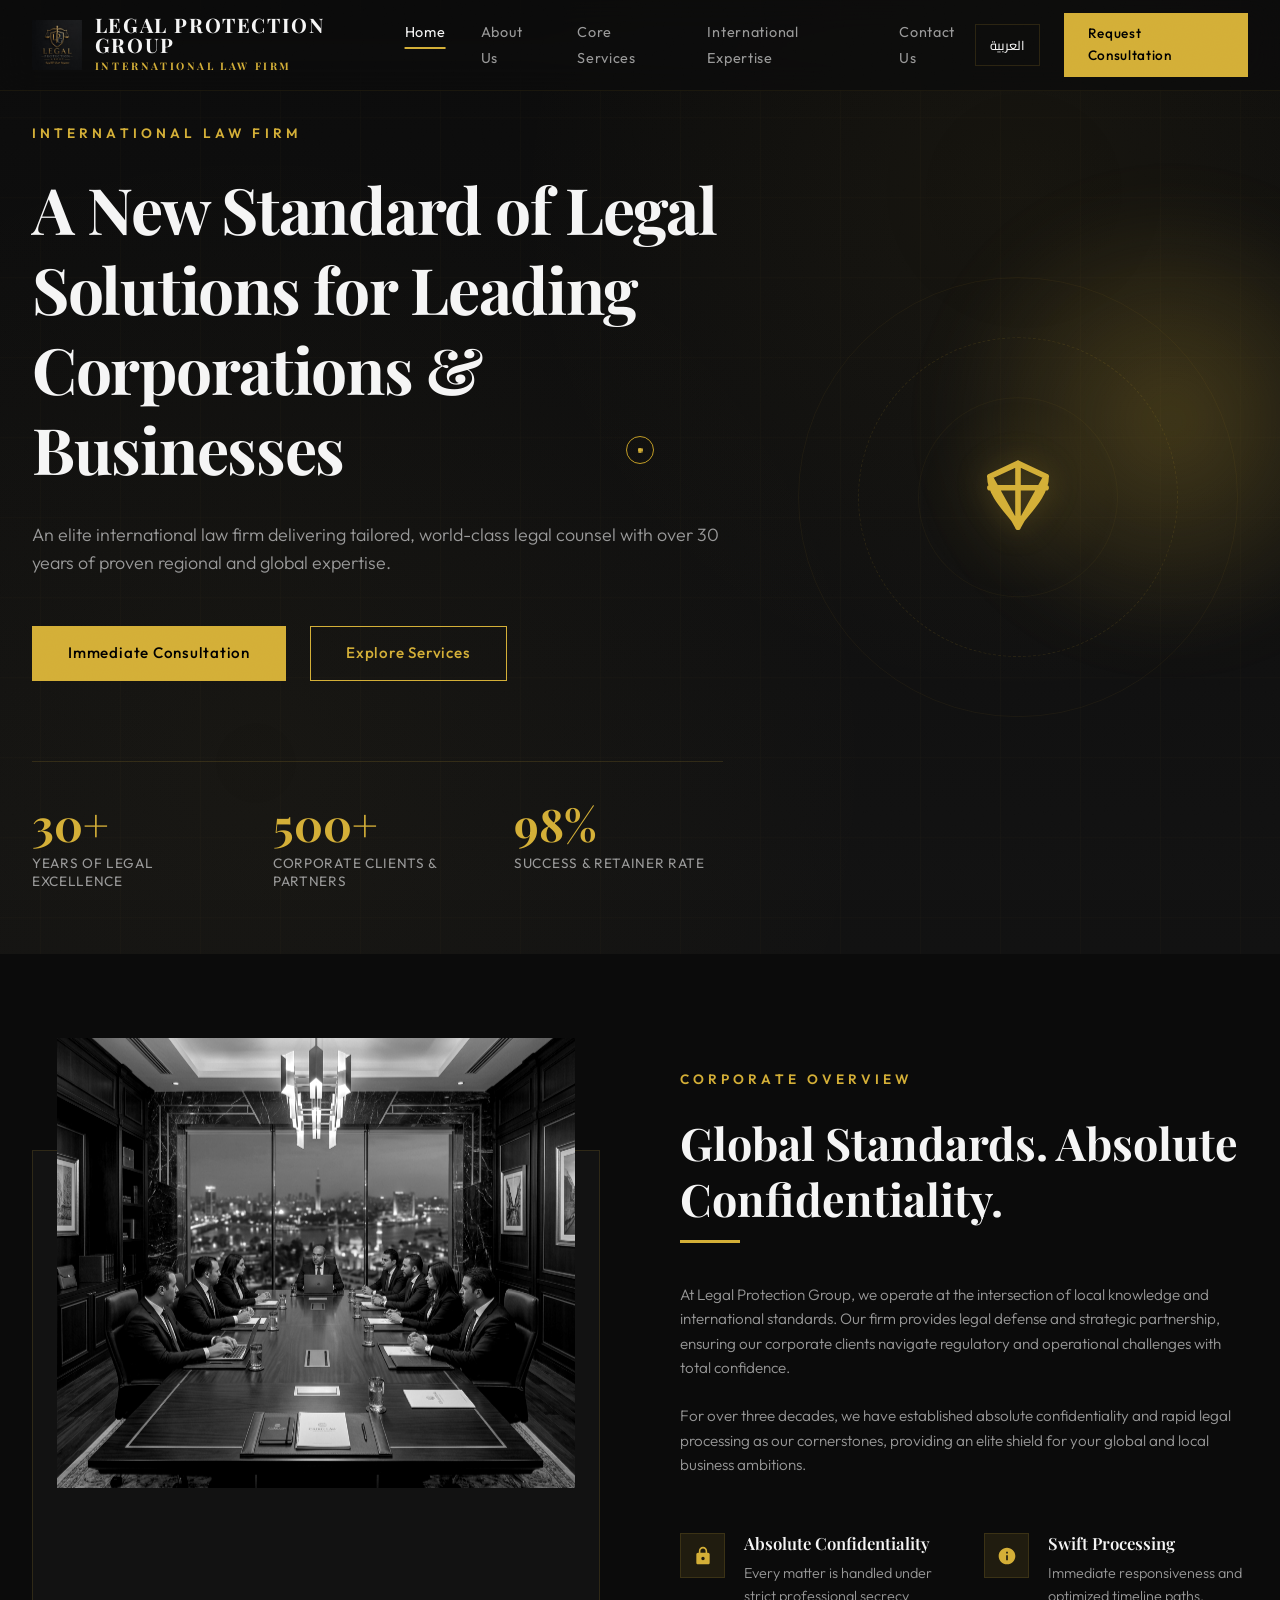
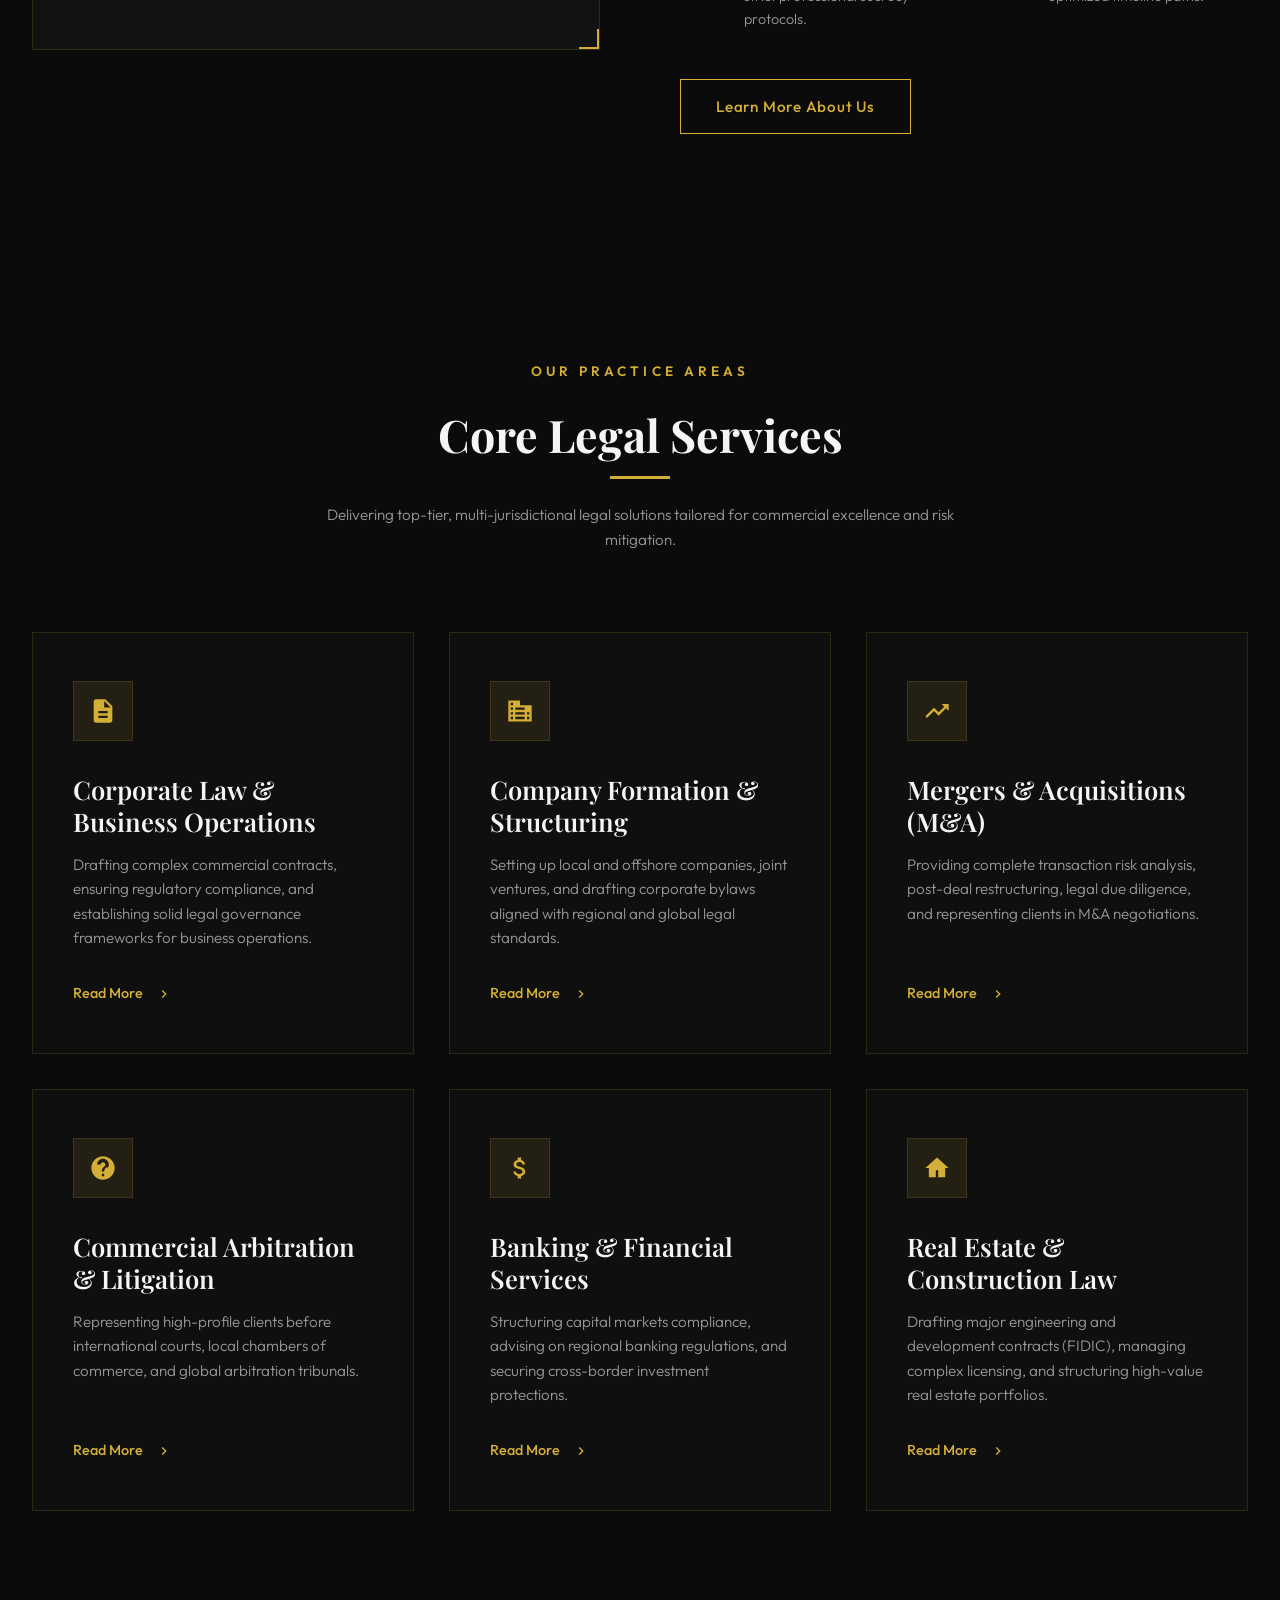
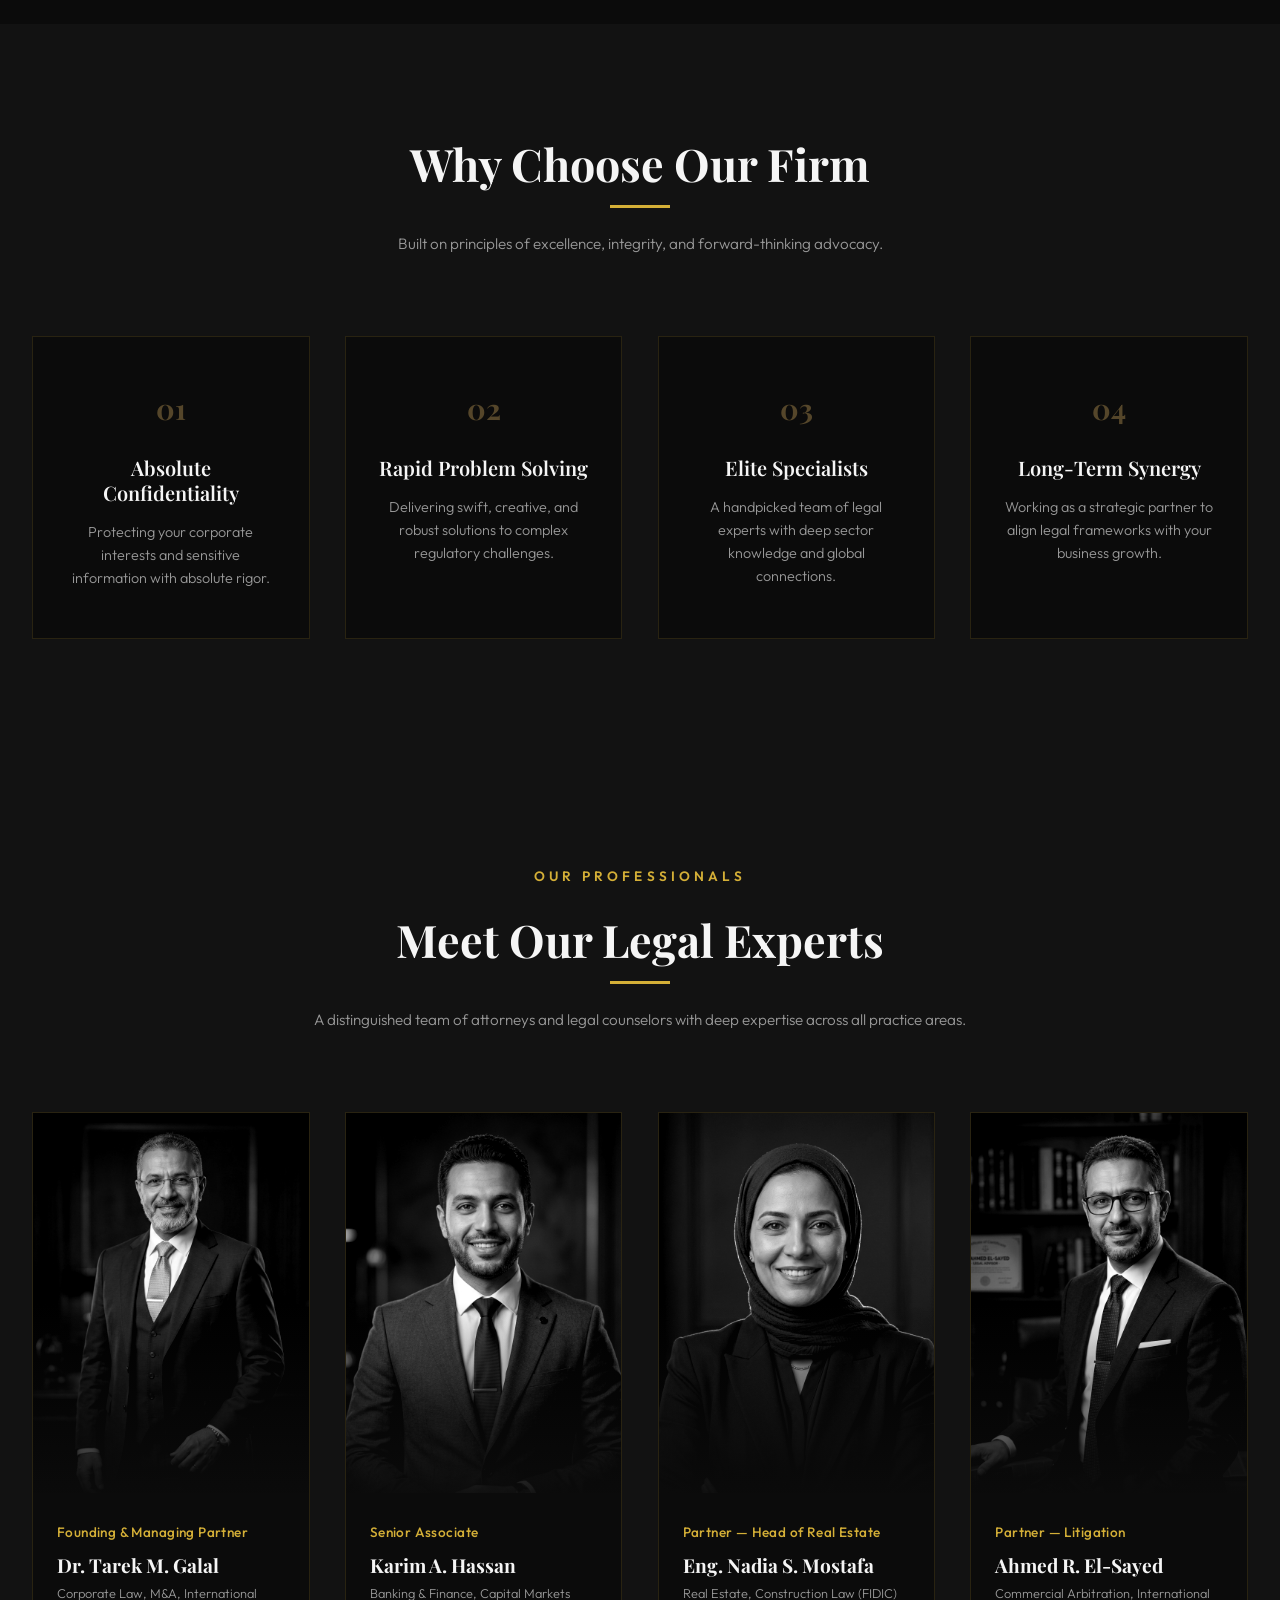
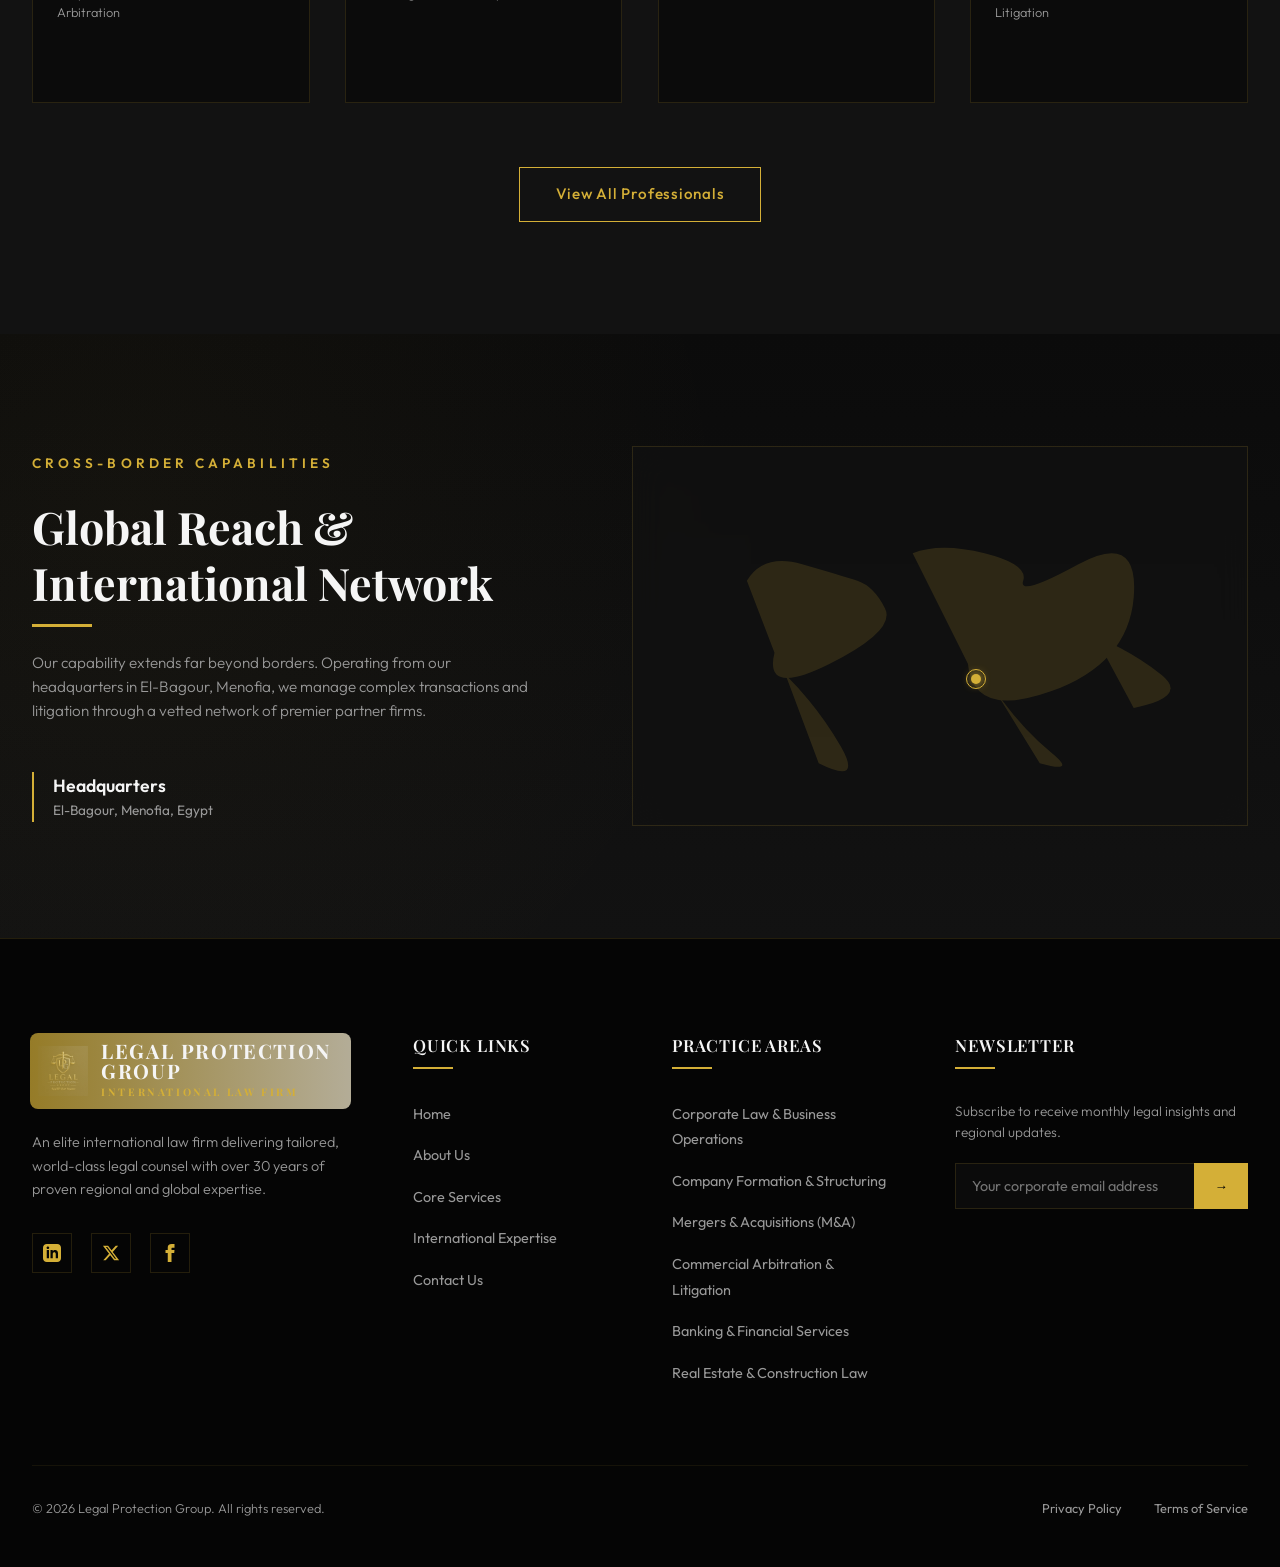
==== index.html @ 816b249b "feat(home): activate premium animations (cursor, split-text, parallax, tilt, glow, magnetic, stagger" ====
<!DOCTYPE html>
<html lang="en" dir="ltr">
<head>
    <meta charset="UTF-8">
    <meta name="viewport" content="width=device-width, initial-scale=1.0">
    <title data-i18n="hero_tag">International Law Firm | LEGAL PROTECTION GROUP</title>
    <meta name="description" content="An elite international law firm delivering tailored, world-class legal counsel with over 30 years of proven regional and global expertise.">
    <!-- Style Sheet -->
    <link rel="stylesheet" href="css/style.css">
    <!-- Premium Animations (cursor, grain, tilt, parallax, magnetic, etc.) -->
    <link rel="stylesheet" href="css/enhancements.css">
</head>
<body>

    <!-- HEADER / NAVIGATION -->
    <header>
        <div class="container">
            <a href="index.html" class="logo">
                <img src="img/logo.jpg" alt="LPG Logo" class="logo-img">
                <div class="logo-text">
                    <span class="logo-title" data-i18n="brand_title">LEGAL PROTECTION GROUP</span>
                    <span class="logo-subtitle" data-i18n="brand_subtitle">INTERNATIONAL LAW FIRM</span>
                </div>
            </a>
            <nav id="main-nav">
                <ul class="nav-list">
                    <li><a href="index.html" class="nav-link" data-i18n="nav_home">Home</a></li>
                    <li><a href="about.html" class="nav-link" data-i18n="nav_about">About Us</a></li>
                    <li><a href="services.html" class="nav-link" data-i18n="nav_services">Core Services</a></li>
                    <li><a href="expertise.html" class="nav-link" data-i18n="nav_expertise">International Expertise</a></li>
                    <li><a href="contact.html" class="nav-link" data-i18n="nav_contact">Contact Us</a></li>
                </ul>
            </nav>
            <div class="nav-actions">
                <button id="lang-switcher" class="lang-switcher">العربية</button>
                <a href="contact.html" class="btn btn-solid" style="padding: 0.6rem 1.4rem; font-size: 0.85rem;" data-i18n="nav_cta">Request Consultation</a>
            </div>
            <button id="burger-menu" class="burger-menu" aria-label="Toggle Menu">
                <span></span>
                <span></span>
                <span></span>
            </button>
        </div>
    </header>

    <main>
        <!-- HERO SECTION -->
        <section class="hero">
            <div class="container">
                <div class="hero-grid">
                <div class="hero-content reveal">
                    <span class="hero-tag" data-i18n="hero_tag">International Law Firm</span>
                    <h1 class="lpg-split" data-i18n="hero_title">A New Standard of Legal Solutions for Leading Corporations &amp; Businesses</h1>
                    <p class="lead-p" data-i18n="hero_subtitle">An elite international law firm delivering tailored, world-class legal counsel with over 30 years of proven regional and global expertise.</p>

                    <div class="btn-group">
                        <a href="contact.html" class="btn btn-solid lpg-magnetic" data-i18n="hero_cta_solid">Immediate Consultation</a>
                        <a href="services.html" class="btn btn-outline lpg-magnetic" data-i18n="hero_cta_outline">Explore Services</a>
                    </div>
                        
                        <!-- Counters -->
                        <div class="hero-counters">
                            <div class="counter-item">
                                <span class="counter-number" data-target="30" data-suffix="+">0+</span>
                                <span class="counter-label" data-i18n="hero_counter_years">Years of Legal Excellence</span>
                            </div>
                            <div class="counter-item">
                                <span class="counter-number" data-target="500" data-suffix="+">0+</span>
                                <span class="counter-label" data-i18n="hero_counter_clients">Corporate Clients & Partners</span>
                            </div>
                            <div class="counter-item">
                                <span class="counter-number" data-target="98" data-suffix="%">0%</span>
                                <span class="counter-label" data-i18n="hero_counter_rate">Success & Retainer Rate</span>
                            </div>
                        </div>
                    </div>
                    
                    <div class="hero-graphic reveal" data-parallax="0.2">
                        <div class="graphic-ring graphic-ring-1"></div>
                        <div class="graphic-ring graphic-ring-2"></div>
                        <div class="graphic-ring graphic-ring-3"></div>
                        <div class="graphic-shield">
                            <!-- Premium Scale/Shield SVG -->
                            <svg viewBox="0 0 24 24" fill="none" stroke="currentColor" stroke-width="1.5">
                                <path stroke-linecap="round" stroke-linejoin="round" d="M12 3v17m0-17L4.5 6.5M12 3l7.5 3.5M4.5 6.5C4.5 12.5 12 18 12 20m-7.5-13.5L12 20M19.5 6.5C19.5 12.5 12 18 12 20m7.5-13.5L12 20M4.5 9.5h15" />
                            </svg>
                        </div>
                    </div>
                </div>
            </div>
        </section>

        <!-- CORPORATE OVERVIEW (ABOUT US) -->
        <section class="about">
            <div class="container">
                <div class="about-split">
                    <div class="about-img-frame reveal-left lpg-glow">
                        <div class="about-image" data-parallax="0.15">
                            <img src="img/about.png" alt="LPG Boardroom" loading="lazy">
                        </div>
                    </div>

                    <div class="about-content reveal-right">
                        <span class="hero-tag" data-i18n="about_tag">Corporate Overview</span>
                        <h2 data-i18n="about_title">Global Standards. Absolute Confidentiality.</h2>
                        <p data-i18n="about_p1">At Legal Protection Group, we operate at the intersection of local knowledge and international standards. Our firm provides legal defense and strategic partnership, ensuring our corporate clients navigate regulatory and operational challenges with total confidence.</p>
                        <p data-i18n="about_p2">For over three decades, we have established absolute confidentiality and rapid legal processing as our cornerstones, providing an elite shield for your global and local business ambitions.</p>
                        
                        <div class="about-features">
                            <div class="about-feature-item">
                                <div class="about-feature-icon">
                                    <svg viewBox="0 0 24 24"><path d="M18 8h-1V6c0-2.76-2.24-5-5-5S7 3.24 7 6v2H6c-1.1 0-2 .9-2 2v10c0 1.1.9 2 2 2h12c1.1 0 2-.9 2-2V10c0-1.1-.9-2-2-2zm-6 9c-1.1 0-2-.9-2-2s.9-2 2-2 2 .9 2 2-.9 2-2 2zm3.1-9H8.9V6c0-1.71 1.39-3.1 3.1-3.1 1.71 0 3.1 1.39 3.1 3.1v2z"/></svg>
                                </div>
                                <div class="about-feature-text">
                                    <h4 data-i18n="about_feat_conf_title">Absolute Confidentiality</h4>
                                    <p data-i18n="about_feat_conf_desc">Every matter is handled under strict professional secrecy protocols.</p>
                                </div>
                            </div>
                            <div class="about-feature-item">
                                <div class="about-feature-icon">
                                    <svg viewBox="0 0 24 24"><path d="M12 2C6.48 2 2 6.48 2 12s4.48 10 10 10 10-4.48 10-10S17.52 2 12 2zm1 15h-2v-6h2v6zm0-8h-2V7h2v2z"/></svg>
                                </div>
                                <div class="about-feature-text">
                                    <h4 data-i18n="about_feat_speed_title">Swift Processing</h4>
                                    <p data-i18n="about_feat_speed_desc">Immediate responsiveness and optimized timeline paths.</p>
                                </div>
                            </div>
                        </div>
                        
                        <a href="about.html" class="btn btn-outline" style="margin-top: 3rem;" data-i18n="about_learn_more">Learn More About Us</a>
                    </div>
                </div>
            </div>
        </section>

        <!-- CORE LEGAL SERVICES (Practice Areas Grid) -->
        <section class="services">
            <div class="container">
                <div class="section-header reveal">
                    <span class="hero-tag" data-i18n="services_tag">Our Practice Areas</span>
                    <h2 data-i18n="services_title">Core Legal Services</h2>
                    <p data-i18n="services_desc">Delivering top-tier, multi-jurisdictional legal solutions tailored for commercial excellence and risk mitigation.</p>
                </div>
                
                <div class="services-grid lpg-stagger-children">
                    <!-- Service 1 -->
                    <div class="service-card reveal lpg-tilt lpg-glow">
                        <div class="service-icon">
                            <svg viewBox="0 0 24 24"><path d="M14 2H6c-1.1 0-1.99.9-1.99 2L4 20c0 1.1.89 2 1.99 2H18c1.1 0 2-.9 2-2V8l-6-6zm2 16H8v-2h8v2zm0-4H8v-2h8v2zm-3-5V3.5L18.5 9H13z"/></svg>
                        </div>
                        <h3 data-i18n="service1_title">Corporate Law & Business Operations</h3>
                        <p data-i18n="service1_desc">Drafting complex commercial contracts, ensuring regulatory compliance, and establishing solid legal governance frameworks for business operations.</p>
                        <a href="services.html" class="service-link">
                            <span data-i18n="services_read_more">Read More</span>
                            <svg viewBox="0 0 24 24"><path d="M8.59 16.59L13.17 12 8.59 7.41 10 6l6 6-6 6-1.41-1.41z"/></svg>
                        </a>
                    </div>
                    
                    <!-- Service 2 -->
                    <div class="service-card reveal lpg-tilt lpg-glow">
                        <div class="service-icon">
                            <svg viewBox="0 0 24 24"><path d="M12 7V3H2v18h20V7H12zm-6 12H4v-2h2v2zm0-4H4v-2h2v2zm0-4H4V9h2v2zm0-4H4V5h2v2zm10 12h-8v-2h8v2zm0-4h-8v-2h8v2zm0-4h-8V9h8v2zm4 8h-2v-2h2v2zm0-4h-2v-2h2v2z"/></svg>
                        </div>
                        <h3 data-i18n="service2_title">Company Formation & Structuring</h3>
                        <p data-i18n="service2_desc">Setting up local and offshore companies, joint ventures, and drafting corporate bylaws aligned with regional and global legal standards.</p>
                        <a href="services.html" class="service-link">
                            <span data-i18n="services_read_more">Read More</span>
                            <svg viewBox="0 0 24 24"><path d="M8.59 16.59L13.17 12 8.59 7.41 10 6l6 6-6 6-1.41-1.41z"/></svg>
                        </a>
                    </div>
                    
                    <!-- Service 3 -->
                    <div class="service-card reveal lpg-tilt lpg-glow">
                        <div class="service-icon">
                            <svg viewBox="0 0 24 24"><path d="M16 6l2.29 2.29-4.88 4.88-4-4L2 16.59 3.41 18l6-6 4 4 6.3-6.29L22 12V6h-6z"/></svg>
                        </div>
                        <h3 data-i18n="service3_title">Mergers & Acquisitions (M&A)</h3>
                        <p data-i18n="service3_desc">Providing complete transaction risk analysis, post-deal restructuring, legal due diligence, and representing clients in M&A negotiations.</p>
                        <a href="services.html" class="service-link">
                            <span data-i18n="services_read_more">Read More</span>
                            <svg viewBox="0 0 24 24"><path d="M8.59 16.59L13.17 12 8.59 7.41 10 6l6 6-6 6-1.41-1.41z"/></svg>
                        </a>
                    </div>
                    
                    <!-- Service 4 -->
                    <div class="service-card reveal lpg-tilt lpg-glow">
                        <div class="service-icon">
                            <svg viewBox="0 0 24 24"><path d="M12 2C6.48 2 2 6.48 2 12s4.48 10 10 10 10-4.48 10-10S17.52 2 12 2zm1 17h-2v-2h2v2zm2.07-7.75l-.9.92C13.45 12.9 13 13.5 13 15h-2v-.5c0-1.1.45-2.1 1.17-2.83l1.24-1.26c.37-.36.59-.86.59-1.41 0-1.1-.9-2-2-2s-2 .9-2 2H7c0-2.76 2.24-5 5-5s5 2.24 5 5c0 1.04-.42 1.99-1.07 2.75z"/></svg>
                        </div>
                        <h3 data-i18n="service4_title">Commercial Arbitration & Litigation</h3>
                        <p data-i18n="service4_desc">Representing high-profile clients before international courts, local chambers of commerce, and global arbitration tribunals.</p>
                        <a href="services.html" class="service-link">
                            <span data-i18n="services_read_more">Read More</span>
                            <svg viewBox="0 0 24 24"><path d="M8.59 16.59L13.17 12 8.59 7.41 10 6l6 6-6 6-1.41-1.41z"/></svg>
                        </a>
                    </div>
                    
                    <!-- Service 5 -->
                    <div class="service-card reveal lpg-tilt lpg-glow">
                        <div class="service-icon">
                            <svg viewBox="0 0 24 24"><path d="M11.8 10.9c-2.27-.59-3-1.2-3-2.15 0-1.09 1.01-1.85 2.7-1.85 1.78 0 2.44.85 2.5 2.1h2.21c-.07-1.72-1.12-3.3-3.21-3.81V3h-3v2.16c-1.94.42-3.5 1.68-3.5 3.61 0 2.31 1.91 3.46 4.7 4.13 2.5.6 3 1.48 3 2.41 0 .69-.49 1.79-2.7 1.79-2.06 0-2.87-.92-2.98-2.1h-2.2c.12 2.19 1.76 3.42 3.68 3.83V21h3v-2.15c1.95-.37 3.5-1.5 3.5-3.55 0-2.84-2.43-3.81-4.7-4.4z"/></svg>
                        </div>
                        <h3 data-i18n="service5_title">Banking & Financial Services</h3>
                        <p data-i18n="service5_desc">Structuring capital markets compliance, advising on regional banking regulations, and securing cross-border investment protections.</p>
                        <a href="services.html" class="service-link">
                            <span data-i18n="services_read_more">Read More</span>
                            <svg viewBox="0 0 24 24"><path d="M8.59 16.59L13.17 12 8.59 7.41 10 6l6 6-6 6-1.41-1.41z"/></svg>
                        </a>
                    </div>
                    
                    <!-- Service 6 -->
                    <div class="service-card reveal lpg-tilt lpg-glow">
                        <div class="service-icon">
                            <svg viewBox="0 0 24 24"><path d="M12 3L2 12h3v8h6v-6h2v6h6v-8h3L12 3z"/></svg>
                        </div>
                        <h3 data-i18n="service6_title">Real Estate & Construction Law</h3>
                        <p data-i18n="service6_desc">Drafting major engineering and development contracts (FIDIC), managing complex licensing, and structuring high-value real estate portfolios.</p>
                        <a href="services.html" class="service-link">
                            <span data-i18n="services_read_more">Read More</span>
                            <svg viewBox="0 0 24 24"><path d="M8.59 16.59L13.17 12 8.59 7.41 10 6l6 6-6 6-1.41-1.41z"/></svg>
                        </a>
                    </div>
                </div>
            </div>
        </section>

        <!-- STRATEGIC PILLARS (WHY CHOOSE US) -->
        <section class="why-us">
            <div class="container">
                <div class="section-header reveal">
                    <h2 data-i18n="why_title">Why Choose Our Firm</h2>
                    <p data-i18n="why_desc">Built on principles of excellence, integrity, and forward-thinking advocacy.</p>
                </div>
                
                <div class="why-grid lpg-stagger-children">
                    <!-- Pillar 1 -->
                    <div class="why-card reveal lpg-glow">
                        <div class="why-num">01</div>
                        <h3 data-i18n="why_pillar1_title">Absolute Confidentiality</h3>
                        <p data-i18n="why_pillar1_desc">Protecting your corporate interests and sensitive information with absolute rigor.</p>
                    </div>
                    
                    <!-- Pillar 2 -->
                    <div class="why-card reveal lpg-glow">
                        <div class="why-num">02</div>
                        <h3 data-i18n="why_pillar2_title">Rapid Problem Solving</h3>
                        <p data-i18n="why_pillar2_desc">Delivering swift, creative, and robust solutions to complex regulatory challenges.</p>
                    </div>
                    
                    <!-- Pillar 3 -->
                    <div class="why-card reveal lpg-glow">
                        <div class="why-num">03</div>
                        <h3 data-i18n="why_pillar3_title">Elite Specialists</h3>
                        <p data-i18n="why_pillar3_desc">A handpicked team of legal experts with deep sector knowledge and global connections.</p>
                    </div>
                    
                    <!-- Pillar 4 -->
                    <div class="why-card reveal lpg-glow">
                        <div class="why-num">04</div>
                        <h3 data-i18n="why_pillar4_title">Long-Term Synergy</h3>
                        <p data-i18n="why_pillar4_desc">Working as a strategic partner to align legal frameworks with your business growth.</p>
                    </div>
                </div>
            </div>
        </section>

        <!-- OUR PROFESSIONALS / ATTORNEYS -->
        <section class="team-section">
            <div class="container">
                <div class="section-header reveal">
                    <span class="hero-tag" data-i18n="team_tag">Our Professionals</span>
                    <h2 data-i18n="team_title">Meet Our Legal Experts</h2>
                    <p data-i18n="team_desc">A distinguished team of attorneys and legal counselors with deep expertise across all practice areas.</p>
                </div>
                
                <div class="team-grid lpg-stagger-children">
                    <!-- Lawyer 1 -->
                    <div class="team-card reveal">
                        <div class="team-photo">
                            <img src="img/lawyer1.png" alt="Dr. Tarek M. Galal" loading="lazy">
                        </div>
                        <div class="team-info">
                            <span class="team-title" data-i18n="team1_title">Founding & Managing Partner</span>
                            <h3 data-i18n="team1_name">Dr. Tarek M. Galal</h3>
                            <p class="team-specialty" data-i18n="team1_specialty">Corporate Law, M&A, International Arbitration</p>
                            <div class="team-social">
                                <a href="#" aria-label="LinkedIn">
                                    <svg viewBox="0 0 24 24"><path d="M19 0h-14c-2.761 0-5 2.239-5 5v14c0 2.761 2.239 5 5 5h14c2.762 0 5-2.239 5-5v-14c0-2.761-2.238-5-5-5zm-11 19h-3v-11h3v11zm-1.5-12.268c-.966 0-1.75-.79-1.75-1.764s.784-1.764 1.75-1.764 1.75.79 1.75 1.764-.783 1.764-1.75 1.764zm13.5 12.268h-3v-5.604c0-3.368-4-3.113-4 0v5.604h-3v-11h3v1.765c1.396-2.586 7-2.777 7 2.476v6.759z"/></svg>
                                </a>
                                <a href="#" aria-label="Email">
                                    <svg viewBox="0 0 24 24"><path d="M20 4H4c-1.1 0-1.99.9-1.99 2L2 18c0 1.1.9 2 2 2h16c1.1 0 2-.9 2-2V6c0-1.1-.9-2-2-2zm0 4l-8 5-8-5V6l8 5 8-5v2z"/></svg>
                                </a>
                            </div>
                        </div>
                        <div class="team-gold-line"></div>
                    </div>

                    <!-- Lawyer 2 -->
                    <div class="team-card reveal">
                        <div class="team-photo">
                            <img src="img/lawyer2.png" alt="Karim A. Hassan" loading="lazy">
                        </div>
                        <div class="team-info">
                            <span class="team-title" data-i18n="team2_title">Senior Associate</span>
                            <h3 data-i18n="team2_name">Karim A. Hassan</h3>
                            <p class="team-specialty" data-i18n="team2_specialty">Banking & Finance, Capital Markets</p>
                            <div class="team-social">
                                <a href="#" aria-label="LinkedIn">
                                    <svg viewBox="0 0 24 24"><path d="M19 0h-14c-2.761 0-5 2.239-5 5v14c0 2.761 2.239 5 5 5h14c2.762 0 5-2.239 5-5v-14c0-2.761-2.238-5-5-5zm-11 19h-3v-11h3v11zm-1.5-12.268c-.966 0-1.75-.79-1.75-1.764s.784-1.764 1.75-1.764 1.75.79 1.75 1.764-.783 1.764-1.75 1.764zm13.5 12.268h-3v-5.604c0-3.368-4-3.113-4 0v5.604h-3v-11h3v1.765c1.396-2.586 7-2.777 7 2.476v6.759z"/></svg>
                                </a>
                                <a href="#" aria-label="Email">
                                    <svg viewBox="0 0 24 24"><path d="M20 4H4c-1.1 0-1.99.9-1.99 2L2 18c0 1.1.9 2 2 2h16c1.1 0 2-.9 2-2V6c0-1.1-.9-2-2-2zm0 4l-8 5-8-5V6l8 5 8-5v2z"/></svg>
                                </a>
                            </div>
                        </div>
                        <div class="team-gold-line"></div>
                    </div>

                    <!-- Lawyer 3 -->
                    <div class="team-card reveal">
                        <div class="team-photo">
                            <img src="img/lawyer3.png" alt="Eng. Nadia S. Mostafa" loading="lazy">
                        </div>
                        <div class="team-info">
                            <span class="team-title" data-i18n="team3_title">Partner — Head of Real Estate</span>
                            <h3 data-i18n="team3_name">Eng. Nadia S. Mostafa</h3>
                            <p class="team-specialty" data-i18n="team3_specialty">Real Estate, Construction Law (FIDIC)</p>
                            <div class="team-social">
                                <a href="#" aria-label="LinkedIn">
                                    <svg viewBox="0 0 24 24"><path d="M19 0h-14c-2.761 0-5 2.239-5 5v14c0 2.761 2.239 5 5 5h14c2.762 0 5-2.239 5-5v-14c0-2.761-2.238-5-5-5zm-11 19h-3v-11h3v11zm-1.5-12.268c-.966 0-1.75-.79-1.75-1.764s.784-1.764 1.75-1.764 1.75.79 1.75 1.764-.783 1.764-1.75 1.764zm13.5 12.268h-3v-5.604c0-3.368-4-3.113-4 0v5.604h-3v-11h3v1.765c1.396-2.586 7-2.777 7 2.476v6.759z"/></svg>
                                </a>
                                <a href="#" aria-label="Email">
                                    <svg viewBox="0 0 24 24"><path d="M20 4H4c-1.1 0-1.99.9-1.99 2L2 18c0 1.1.9 2 2 2h16c1.1 0 2-.9 2-2V6c0-1.1-.9-2-2-2zm0 4l-8 5-8-5V6l8 5 8-5v2z"/></svg>
                                </a>
                            </div>
                        </div>
                        <div class="team-gold-line"></div>
                    </div>

                    <!-- Lawyer 4 -->
                    <div class="team-card reveal">
                        <div class="team-photo">
                            <img src="img/lawyer4.png" alt="Ahmed R. El-Sayed" loading="lazy">
                        </div>
                        <div class="team-info">
                            <span class="team-title" data-i18n="team4_title">Partner — Litigation</span>
                            <h3 data-i18n="team4_name">Ahmed R. El-Sayed</h3>
                            <p class="team-specialty" data-i18n="team4_specialty">Commercial Arbitration, International Litigation</p>
                            <div class="team-social">
                                <a href="#" aria-label="LinkedIn">
                                    <svg viewBox="0 0 24 24"><path d="M19 0h-14c-2.761 0-5 2.239-5 5v14c0 2.761 2.239 5 5 5h14c2.762 0 5-2.239 5-5v-14c0-2.761-2.238-5-5-5zm-11 19h-3v-11h3v11zm-1.5-12.268c-.966 0-1.75-.79-1.75-1.764s.784-1.764 1.75-1.764 1.75.79 1.75 1.764-.783 1.764-1.75 1.764zm13.5 12.268h-3v-5.604c0-3.368-4-3.113-4 0v5.604h-3v-11h3v1.765c1.396-2.586 7-2.777 7 2.476v6.759z"/></svg>
                                </a>
                                <a href="#" aria-label="Email">
                                    <svg viewBox="0 0 24 24"><path d="M20 4H4c-1.1 0-1.99.9-1.99 2L2 18c0 1.1.9 2 2 2h16c1.1 0 2-.9 2-2V6c0-1.1-.9-2-2-2zm0 4l-8 5-8-5V6l8 5 8-5v2z"/></svg>
                                </a>
                            </div>
                        </div>
                        <div class="team-gold-line"></div>
                    </div>
                </div>
                
                <div class="team-cta reveal">
                    <a href="about.html" class="btn btn-outline" data-i18n="team_cta">View All Professionals</a>
                </div>
            </div>
        </section>

        <!-- GLOBAL REACH & NETWORK -->
        <section class="global-reach">
            <div class="container">
                <div class="global-layout">
                    <div class="global-info reveal">
                        <span class="hero-tag" data-i18n="global_tag">Cross-Border Capabilities</span>
                        <h2 data-i18n="global_title">Global Reach & International Network</h2>
                        <p data-i18n="global_desc">Our capability extends far beyond borders. Operating from Cairo, we manage complex cross-border transactions and litigation through a vetted network of premier international partner firms in major financial hubs.</p>
                        
                        <div class="global-hubs">
                            <div class="hub-item">
                                <div class="hub-name" data-i18n="global_hub_menofia">Headquarters</div>
                                <div class="hub-desc" data-i18n="global_hub_menofia_desc">El-Bagour, Menofia, Egypt</div>
                            </div>
                        </div>
                    </div>
                    
                    <div class="global-map-placeholder reveal">
                        <!-- Abstract World Map SVG -->
                        <svg viewBox="0 0 1000 500" xmlns="http://www.w3.org/2000/svg">
                            <!-- Continents Simplified Dots/Paths -->
                            <path d="M150,150 Q180,100 250,120 T350,150 T400,200 T300,300 T200,280 Z" />
                            <path d="M450,100 Q500,80 580,100 T650,150 T750,120 T850,180 T700,350 T550,300 Z" />
                            <path d="M220,320 Q280,380 320,450 T280,480 Z" />
                            <path d="M600,350 Q650,420 700,460 T680,480 Z" />
                            <path d="M780,250 Q850,280 900,320 T850,380 Z" />
                        </svg>
                        
                        <!-- Pulse Connections -->
                        <div class="map-pulse map-pulse-hq"></div>
                    </div>
                </div>
            </div>
        </section>
    </main>

    <!-- FOOTER -->
    <footer>
        <div class="container">
            <div class="footer-grid">
                <div class="footer-col footer-brand">
                    <a href="index.html" class="logo lpg-animated-border" style="margin-bottom: 1.5rem; padding: 0.4rem; border-radius: 8px;">
                        <img src="img/logo.jpg" alt="LPG Logo" class="logo-img">
                        <div class="logo-text">
                            <span class="logo-title" data-i18n="brand_title">LEGAL PROTECTION GROUP</span>
                            <span class="logo-subtitle" data-i18n="brand_subtitle">INTERNATIONAL LAW FIRM</span>
                        </div>
                    </a>
                    <p data-i18n="footer_desc">An elite international law firm delivering tailored, world-class legal counsel with over 30 years of proven regional and global expertise.</p>
                    <div class="social-links">
                        <a href="https://linkedin.com" target="_blank" class="social-btn" aria-label="LinkedIn">
                            <svg viewBox="0 0 24 24"><path d="M19 0h-14c-2.761 0-5 2.239-5 5v14c0 2.761 2.239 5 5 5h14c2.762 0 5-2.239 5-5v-14c0-2.761-2.238-5-5-5zm-11 19h-3v-11h3v11zm-1.5-12.268c-.966 0-1.75-.79-1.75-1.764s.784-1.764 1.75-1.764 1.75.79 1.75 1.764-.783 1.764-1.75 1.764zm13.5 12.268h-3v-5.604c0-3.368-4-3.113-4 0v5.604h-3v-11h3v1.765c1.396-2.586 7-2.777 7 2.476v6.759z"/></svg>
                        </a>
                        <a href="https://twitter.com" target="_blank" class="social-btn" aria-label="X (Twitter)">
                            <svg viewBox="0 0 24 24"><path d="M18.244 2.25h3.308l-7.227 8.26 8.502 11.24H16.17l-5.214-6.817L4.99 21.75H1.68l7.73-8.835L1.254 2.25H8.08l4.713 6.231zm-1.161 17.52h1.833L7.084 4.126H5.117z"/></svg>
                        </a>
                        <a href="https://facebook.com" target="_blank" class="social-btn" aria-label="Facebook">
                            <svg viewBox="0 0 24 24"><path d="M9 8h-3v4h3v12h5v-12h3.642l.358-4h-4v-1.667c0-.955.192-1.333 1.115-1.333h2.885v-5h-3.808c-3.596 0-5.192 1.583-5.192 4.615v3.385z"/></svg>
                        </a>
                    </div>
                </div>
                <div class="footer-col">
                    <h4 data-i18n="footer_col_links">Quick Links</h4>
                    <ul class="footer-links">
                        <li><a href="index.html" data-i18n="nav_home">Home</a></li>
                        <li><a href="about.html" data-i18n="nav_about">About Us</a></li>
                        <li><a href="services.html" data-i18n="nav_services">Core Services</a></li>
                        <li><a href="expertise.html" data-i18n="nav_expertise">International Expertise</a></li>
                        <li><a href="contact.html" data-i18n="nav_contact">Contact Us</a></li>
                    </ul>
                </div>
                <div class="footer-col">
                    <h4 data-i18n="footer_col_services">Practice Areas</h4>
                    <ul class="footer-links">
                        <li><a href="services.html" data-i18n="service1_title">Corporate Law</a></li>
                        <li><a href="services.html" data-i18n="service2_title">Company Formation</a></li>
                        <li><a href="services.html" data-i18n="service3_title">Mergers & Acquisitions</a></li>
                        <li><a href="services.html" data-i18n="service4_title">Commercial Arbitration</a></li>
                        <li><a href="services.html" data-i18n="service5_title">Banking & Financial</a></li>
                        <li><a href="services.html" data-i18n="service6_title">Real Estate Law</a></li>
                    </ul>
                </div>
                <div class="footer-col">
                    <h4 data-i18n="footer_newsletter_title">Newsletter</h4>
                    <p style="font-size: 0.85rem; margin-bottom: 1.2rem;" data-i18n="footer_newsletter_desc">Subscribe to receive monthly legal insights and regional updates.</p>
                    <form id="footer-newsletter" class="newsletter-form">
                        <div class="newsletter-input-group">
                            <input type="email" class="newsletter-input" data-i18n="footer_newsletter_placeholder" placeholder="Your corporate email address" required>
                            <button type="submit" class="newsletter-btn">→</button>
                        </div>
                    </form>
                </div>
            </div>
            <div class="footer-bottom">
                <p data-i18n="footer_copyright">© 2026 Legal Protection Group. All rights reserved.</p>
                <div class="footer-bottom-links">
                    <a href="#" data-i18n="footer_privacy">Privacy Policy</a>
                    <a href="#" data-i18n="footer_terms">Terms of Service</a>
                </div>
            </div>
        </div>
    </footer>

    <!-- Scripts -->
    <script src="js/translations.js"></script>
    <script src="js/main.js"></script>
    <script src="js/enhancements.js"></script>
</body>
</html>
---- css/style.css ----
/* IMPORT FONTS FROM GOOGLE FONTS */
@import url('https://fonts.googleapis.com/css2?family=Cairo:wght@300;400;500;600;700;800&family=Outfit:wght@300;400;500;600;700;900&family=Playfair+Display:ital,wght@0,400;0,600;0,700;1,400&display=swap');

/* BRAND IDENTITY & DESIGN TOKENS */
:root {
    --bg-primary: #0B0B0B;
    --bg-secondary: #121212;
    --bg-tertiary: #1A1A1A;
    --color-gold: #D4AF37;
    --color-gold-hover: #C5A059;
    --color-gold-light: rgba(212, 175, 55, 0.1);
    --color-gold-glow: rgba(212, 175, 55, 0.25);
    --text-primary: #F5F5F5;
    --text-muted: #999999;
    --border-glass: rgba(212, 175, 55, 0.15);
    --bg-glass: rgba(18, 18, 18, 0.7);
    --blur-radius: 16px;
    --transition-smooth: all 0.4s cubic-bezier(0.16, 1, 0.3, 1);
    
    /* Fonts default to English */
    --font-heading: 'Playfair Display', 'Cairo', serif;
    --font-body: 'Outfit', 'Cairo', sans-serif;
    --font-arabic: 'Cairo', sans-serif;
}

/* LANG SPECIFIC SYSTEM */
[dir="rtl"] {
    --font-heading: 'Cairo', sans-serif;
    --font-body: 'Cairo', sans-serif;
}

/* CSS RESET & GENERAL STYLES */
*, *::before, *::after {
    box-sizing: border-box;
    margin: 0;
    padding: 0;
}

html {
    scroll-behavior: smooth;
    font-size: 16px;
}

body {
    background-color: var(--bg-primary);
    color: var(--text-primary);
    font-family: var(--font-body);
    line-height: 1.6;
    overflow-x: hidden;
    -webkit-font-smoothing: antialiased;
}

/* CUSTOM SCROLLBAR */
::-webkit-scrollbar {
    width: 8px;
}
::-webkit-scrollbar-track {
    background: var(--bg-primary);
}
::-webkit-scrollbar-thumb {
    background: var(--color-gold-light);
    border: 1px solid var(--border-glass);
    border-radius: 4px;
}
::-webkit-scrollbar-thumb:hover {
    background: var(--color-gold);
}

/* TYPOGRAPHY */
h1, h2, h3, h4, h5, h6 {
    font-family: var(--font-heading);
    font-weight: 700;
    color: var(--text-primary);
    line-height: 1.25;
}

h1 {
    font-size: clamp(2.5rem, 5vw, 4.5rem);
    letter-spacing: -0.02em;
}

h2 {
    font-size: clamp(1.8rem, 3.5vw, 2.8rem);
    margin-bottom: 1.5rem;
    position: relative;
    padding-bottom: 1rem;
}

h2::after {
    content: '';
    position: absolute;
    bottom: 0;
    left: 0;
    width: 60px;
    height: 3px;
    background-color: var(--color-gold);
    transition: var(--transition-smooth);
}

[dir="rtl"] h2::after {
    left: auto;
    right: 0;
}

h3 {
    font-size: clamp(1.3rem, 2vw, 1.8rem);
    margin-bottom: 1rem;
}

p {
    color: var(--text-muted);
    font-size: clamp(0.95rem, 1.1vw, 1.15rem);
    font-weight: 300;
    margin-bottom: 1.5rem;
}

a {
    color: inherit;
    text-decoration: none;
    transition: var(--transition-smooth);
}

/* CORE CONTAINERS & SECTIONS */
.container {
    width: 100%;
    max-width: 1300px;
    margin: 0 auto;
    padding: 0 2rem;
}

section {
    padding: 7rem 0;
    position: relative;
}

.section-header {
    text-align: center;
    max-width: 700px;
    margin: 0 auto 5rem auto;
}

.section-header h2::after {
    left: 50%;
    transform: translateX(-50%);
}

.section-header p {
    margin-top: 1rem;
}

/* BUTTONS & CTA */
.btn {
    display: inline-flex;
    align-items: center;
    justify-content: center;
    padding: 0.9rem 2.2rem;
    font-family: var(--font-body);
    font-weight: 500;
    font-size: 0.95rem;
    letter-spacing: 0.05em;
    border-radius: 0;
    cursor: pointer;
    transition: var(--transition-smooth);
    position: relative;
    overflow: hidden;
    z-index: 1;
}

.btn-solid {
    background-color: var(--color-gold);
    color: #000;
    border: 1px solid var(--color-gold);
}

.btn-solid::before {
    content: '';
    position: absolute;
    top: 0;
    left: -100%;
    width: 100%;
    height: 100%;
    background: linear-gradient(90deg, transparent, rgba(255, 255, 255, 0.2), transparent);
    transition: 0.5s;
    z-index: -1;
}

.btn-solid:hover::before {
    left: 100%;
}

.btn-solid:hover {
    background-color: var(--color-gold-hover);
    border-color: var(--color-gold-hover);
    box-shadow: 0 0 15px var(--color-gold-glow);
}

.btn-outline {
    background-color: transparent;
    color: var(--color-gold);
    border: 1px solid var(--color-gold);
}

.btn-outline:hover {
    background-color: var(--color-gold);
    color: #000;
    box-shadow: 0 0 15px var(--color-gold-glow);
}

.btn-group {
    display: flex;
    gap: 1.5rem;
    flex-wrap: wrap;
}

/* HEADER & NAVIGATION */
header {
    position: fixed;
    top: 0;
    left: 0;
    width: 100%;
    z-index: 1000;
    background-color: rgba(11, 11, 11, 0.75);
    backdrop-filter: blur(var(--blur-radius));
    -webkit-backdrop-filter: blur(var(--blur-radius));
    border-bottom: 1px solid rgba(212, 175, 55, 0.08);
    transition: var(--transition-smooth);
}

header.scrolled {
    background-color: rgba(11, 11, 11, 0.95);
    padding: 0.5rem 0;
}

header .container {
    display: flex;
    align-items: center;
    justify-content: space-between;
    height: 90px;
    transition: var(--transition-smooth);
}

header.scrolled .container {
    height: 70px;
}

/* Logo Design */
.logo {
    display: flex;
    align-items: center;
    gap: 0.8rem;
    font-family: var(--font-heading);
    font-weight: 700;
    font-size: 1.5rem;
    color: var(--text-primary);
}

.logo-img {
    height: 50px;
    width: 50px;
    object-fit: cover;
    object-position: 50% 10%;
    mix-blend-mode: screen;
    transition: var(--transition-smooth);
}

.logo:hover .logo-img {
    transform: scale(1.08);
}

.logo-text {
    display: flex;
    flex-direction: column;
}

.logo-title {
    font-size: 1.25rem;
    letter-spacing: 0.08em;
    font-weight: 700;
    line-height: 1;
}

.logo-subtitle {
    font-size: 0.65rem;
    color: var(--color-gold);
    letter-spacing: 0.25em;
    text-transform: uppercase;
    margin-top: 0.2rem;
}

/* Navigation Links */
nav {
    display: flex;
    align-items: center;
}

.nav-list {
    display: flex;
    list-style: none;
    gap: 2.2rem;
}

.nav-link {
    font-size: 0.9rem;
    font-weight: 400;
    letter-spacing: 0.05em;
    color: var(--text-muted);
    position: relative;
    padding: 0.5rem 0;
}

.nav-link:hover, .nav-link.active {
    color: var(--text-primary);
}

.nav-link::after {
    content: '';
    position: absolute;
    bottom: 0;
    left: 50%;
    transform: translateX(-50%);
    width: 0;
    height: 2px;
    background-color: var(--color-gold);
    transition: var(--transition-smooth);
}

.nav-link:hover::after, .nav-link.active::after {
    width: 100%;
}

/* Nav Actions */
.nav-actions {
    display: flex;
    align-items: center;
    gap: 1.5rem;
}

.lang-switcher {
    background: transparent;
    border: 1px solid var(--border-glass);
    color: var(--text-primary);
    padding: 0.5rem 0.9rem;
    font-size: 0.8rem;
    font-weight: 500;
    cursor: pointer;
    font-family: var(--font-body);
    transition: var(--transition-smooth);
}

.lang-switcher:hover {
    border-color: var(--color-gold);
    color: var(--color-gold);
}

/* Burger Menu Toggle */
.burger-menu {
    display: none;
    flex-direction: column;
    justify-content: space-between;
    width: 25px;
    height: 18px;
    background: transparent;
    border: none;
    cursor: pointer;
    z-index: 1100;
}

.burger-menu span {
    width: 100%;
    height: 2px;
    background-color: var(--text-primary);
    transition: var(--transition-smooth);
}

.burger-menu.open span:nth-child(1) {
    transform: translateY(8px) rotate(45deg);
    background-color: var(--color-gold);
}

.burger-menu.open span:nth-child(2) {
    opacity: 0;
}

.burger-menu.open span:nth-child(3) {
    transform: translateY(-8px) rotate(-45deg);
    background-color: var(--color-gold);
}

/* HERO SECTION */
.hero {
    min-height: 100vh;
    display: flex;
    align-items: center;
    padding-top: 120px;
    padding-bottom: 4rem;
    background-image: 
        radial-gradient(circle at 80% 20%, rgba(212, 175, 55, 0.05) 0%, transparent 40%),
        radial-gradient(circle at 20% 80%, rgba(212, 175, 55, 0.03) 0%, transparent 50%),
        linear-gradient(180deg, var(--bg-primary) 0%, var(--bg-secondary) 100%);
    position: relative;
    overflow: hidden;
}

.hero::before {
    content: '';
    position: absolute;
    top: 0;
    left: 0;
    width: 100%;
    height: 100%;
    background-image: linear-gradient(rgba(212, 175, 55, 0.02) 1px, transparent 1px), linear-gradient(90deg, rgba(212, 175, 55, 0.02) 1px, transparent 1px);
    background-size: 80px 80px;
    background-position: center;
    pointer-events: none;
}

.hero-grid {
    display: grid;
    grid-template-columns: 1.2fr 0.8fr;
    gap: 4rem;
    align-items: center;
    position: relative;
    z-index: 5;
}

.hero-content {
    max-width: 750px;
}

.hero-tag {
    font-size: 0.85rem;
    letter-spacing: 0.3em;
    text-transform: uppercase;
    color: var(--color-gold);
    display: inline-block;
    margin-bottom: 1.5rem;
    font-weight: 600;
}

.hero h1 {
    margin-bottom: 2rem;
}

.hero .lead-p {
    font-size: clamp(1.1rem, 1.4vw, 1.4rem);
    color: var(--text-muted);
    margin-bottom: 3rem;
    font-weight: 300;
}

/* Counters Container */
.hero-counters {
    display: grid;
    grid-template-columns: repeat(3, 1fr);
    gap: 2rem;
    margin-top: 5rem;
    border-top: 1px solid var(--border-glass);
    padding-top: 2.5rem;
}

.counter-item {
    display: flex;
    flex-direction: column;
}

.counter-number {
    font-family: var(--font-heading);
    font-size: clamp(2.2rem, 3.5vw, 3.8rem);
    color: var(--color-gold);
    font-weight: 700;
    line-height: 1;
    margin-bottom: 0.5rem;
}

.counter-label {
    font-size: 0.85rem;
    color: var(--text-muted);
    letter-spacing: 0.05em;
    text-transform: uppercase;
    line-height: 1.3;
}

/* Hero Decorative Graphic */
.hero-graphic {
    position: relative;
    width: 100%;
    height: 480px;
    display: flex;
    align-items: center;
    justify-content: center;
}

.graphic-ring {
    position: absolute;
    border: 1px solid rgba(212, 175, 55, 0.05);
    border-radius: 50%;
}

.graphic-ring-1 {
    width: 440px;
    height: 440px;
    border-color: rgba(212, 175, 55, 0.06);
    animation: rotateSlow 30s linear infinite;
}

.graphic-ring-2 {
    width: 320px;
    height: 320px;
    border-color: rgba(212, 175, 55, 0.12);
    border-style: dashed;
    animation: rotateSlow 20s linear infinite reverse;
}

.graphic-ring-3 {
    width: 200px;
    height: 200px;
    background: radial-gradient(circle, rgba(212,175,55,0.06) 0%, transparent 70%);
}

.graphic-shield {
    width: 90px;
    height: 110px;
    position: relative;
    color: var(--color-gold);
    display: flex;
    align-items: center;
    justify-content: center;
    z-index: 2;
    filter: drop-shadow(0 0 15px var(--color-gold-glow));
}

.graphic-shield svg {
    width: 100%;
    height: 100%;
    fill: currentColor;
}

@keyframes rotateSlow {
    from { transform: rotate(0deg); }
    to { transform: rotate(360deg); }
}

/* CORPORATE OVERVIEW (About Us Section) */
.about-split {
    display: grid;
    grid-template-columns: 1fr 1fr;
    gap: 5rem;
    align-items: center;
}

.about-img-frame {
    position: relative;
    border: 1px solid var(--border-glass);
    padding: 1.5rem;
    background-color: var(--bg-secondary);
}

.about-img-frame::before {
    content: '';
    position: absolute;
    top: 0;
    left: 0;
    width: 20px;
    height: 20px;
    border-top: 2px solid var(--color-gold);
    border-left: 2px solid var(--color-gold);
}

.about-img-frame::after {
    content: '';
    position: absolute;
    bottom: 0;
    right: 0;
    width: 20px;
    height: 20px;
    border-bottom: 2px solid var(--color-gold);
    border-right: 2px solid var(--color-gold);
}

.about-image {
    width: 100%;
    height: 450px;
    background-color: var(--bg-tertiary);
    background-size: cover;
    background-position: center;
    position: relative;
    overflow: hidden;
}

.about-image img {
    width: 100%;
    height: 100%;
    object-fit: cover;
    filter: grayscale(100%) contrast(110%);
    mix-blend-mode: luminosity;
    transition: var(--transition-smooth);
}

.about-img-frame:hover .about-image img {
    filter: grayscale(20%) contrast(100%);
    transform: scale(1.05);
}

.about-content h2 {
    margin-bottom: 2.5rem;
}

.about-features {
    display: grid;
    grid-template-columns: 1fr 1fr;
    gap: 2.5rem;
    margin-top: 3.5rem;
}

.about-feature-item {
    display: flex;
    gap: 1.2rem;
}

.about-feature-icon {
    width: 45px;
    height: 45px;
    flex-shrink: 0;
    border: 1px solid var(--border-glass);
    background-color: var(--color-gold-light);
    color: var(--color-gold);
    display: flex;
    align-items: center;
    justify-content: center;
}

.about-feature-icon svg {
    width: 20px;
    height: 20px;
    fill: currentColor;
}

.about-feature-text h4 {
    font-size: 1.05rem;
    margin-bottom: 0.5rem;
    font-weight: 600;
}

.about-feature-text p {
    font-size: 0.9rem;
    margin-bottom: 0;
}

/* CORE LEGAL SERVICES (Interactive Grid) */
.services-grid {
    display: grid;
    grid-template-columns: repeat(auto-fill, minmax(360px, 1fr));
    gap: 2.2rem;
}

.service-card {
    background: var(--bg-glass);
    backdrop-filter: blur(var(--blur-radius));
    -webkit-backdrop-filter: blur(var(--blur-radius));
    border: 1px solid var(--border-glass);
    padding: 3rem 2.5rem;
    display: flex;
    flex-direction: column;
    height: 100%;
    position: relative;
    transition: var(--transition-smooth);
}

.service-card::before {
    content: '';
    position: absolute;
    bottom: 0;
    left: 0;
    width: 100%;
    height: 0;
    background: linear-gradient(180deg, transparent, rgba(212, 175, 55, 0.03));
    transition: var(--transition-smooth);
    z-index: 0;
}

.service-card:hover {
    transform: translateY(-8px);
    border-color: var(--color-gold);
    box-shadow: 0 10px 30px rgba(0, 0, 0, 0.5), 0 0 15px rgba(212, 175, 55, 0.05);
}

.service-card:hover::before {
    height: 100%;
}

.service-icon {
    width: 60px;
    height: 60px;
    border: 1px solid var(--border-glass);
    background-color: var(--color-gold-light);
    color: var(--color-gold);
    display: flex;
    align-items: center;
    justify-content: center;
    margin-bottom: 2rem;
    position: relative;
    z-index: 1;
    transition: var(--transition-smooth);
}

.service-card:hover .service-icon {
    background-color: var(--color-gold);
    color: #000;
    border-color: var(--color-gold);
    box-shadow: 0 0 10px var(--color-gold-glow);
}

.service-icon svg {
    width: 28px;
    height: 28px;
    fill: currentColor;
}

.service-card h3 {
    margin-bottom: 1rem;
    position: relative;
    z-index: 1;
    font-weight: 600;
}

.service-card p {
    font-size: 0.95rem;
    margin-bottom: 2rem;
    flex-grow: 1;
    position: relative;
    z-index: 1;
}

.service-link {
    display: inline-flex;
    align-items: center;
    gap: 0.8rem;
    font-family: var(--font-body);
    font-weight: 500;
    font-size: 0.9rem;
    color: var(--color-gold);
    position: relative;
    z-index: 1;
}

.service-link svg {
    width: 16px;
    height: 16px;
    fill: currentColor;
    transition: var(--transition-smooth);
}

[dir="rtl"] .service-link svg {
    transform: scaleX(-1);
}

.service-card:hover .service-link svg {
    transform: translateX(6px);
}

[dir="rtl"] .service-card:hover .service-link svg {
    transform: translateX(-6px) scaleX(-1);
}

/* STRATEGIC PILLARS (Why Choose Us) */
.why-us {
    background-color: var(--bg-secondary);
}

.why-grid {
    display: grid;
    grid-template-columns: repeat(4, 1fr);
    gap: 2.2rem;
}

.why-card {
    background-color: var(--bg-primary);
    border: 1px solid var(--border-glass);
    padding: 3rem 2rem;
    text-align: center;
    position: relative;
    transition: var(--transition-smooth);
}

.why-card::after {
    content: '';
    position: absolute;
    top: 0;
    left: 0;
    width: 100%;
    height: 3px;
    background-color: var(--color-gold);
    transform: scaleX(0);
    transition: var(--transition-smooth);
}

.why-card:hover {
    transform: translateY(-5px);
    border-color: rgba(212, 175, 55, 0.3);
}

.why-card:hover::after {
    transform: scaleX(1);
}

.why-num {
    font-family: var(--font-heading);
    font-size: 1.8rem;
    font-weight: 700;
    color: var(--color-gold-hover);
    opacity: 0.4;
    margin-bottom: 1.5rem;
}

.why-card h3 {
    font-size: 1.25rem;
    margin-bottom: 1rem;
    font-weight: 600;
}

.why-card p {
    font-size: 0.9rem;
    margin-bottom: 0;
}

/* GLOBAL REACH & NETWORK */
.global-reach {
    background-image: 
        radial-gradient(circle at 10% 30%, rgba(212, 175, 55, 0.04) 0%, transparent 50%),
        linear-gradient(180deg, var(--bg-primary) 0%, var(--bg-secondary) 100%);
}

.global-layout {
    display: grid;
    grid-template-columns: 0.9fr 1.1fr;
    gap: 6rem;
    align-items: center;
}

.global-map-placeholder {
    width: 100%;
    height: 380px;
    border: 1px solid var(--border-glass);
    background-color: var(--bg-glass);
    backdrop-filter: blur(var(--blur-radius));
    -webkit-backdrop-filter: blur(var(--blur-radius));
    display: flex;
    align-items: center;
    justify-content: center;
    position: relative;
    overflow: hidden;
}

.global-map-placeholder svg {
    width: 90%;
    height: 90%;
    opacity: 0.15;
    fill: var(--color-gold);
}

/* Pulse dots representing key global connections */
.map-pulse {
    position: absolute;
    width: 10px;
    height: 10px;
    background-color: var(--color-gold);
    border-radius: 50%;
    box-shadow: 0 0 10px var(--color-gold);
}

.map-pulse::after {
    content: '';
    position: absolute;
    top: -5px;
    left: -5px;
    right: -5px;
    bottom: -5px;
    border: 1px solid var(--color-gold);
    border-radius: 50%;
    animation: pulseGlow 2s infinite ease-out;
}

.map-pulse-hq { top: 60%; left: 55%; }

@keyframes pulseGlow {
    0% { transform: scale(0.8); opacity: 0.8; }
    100% { transform: scale(2.2); opacity: 0; }
}

.global-hubs {
    display: flex;
    gap: 2rem;
    margin-top: 3rem;
    flex-wrap: wrap;
}

.hub-item {
    border-left: 2px solid var(--color-gold);
    padding-left: 1.2rem;
}

[dir="rtl"] .hub-item {
    border-left: none;
    border-right: 2px solid var(--color-gold);
    padding-left: 0;
    padding-right: 1.2rem;
}

.hub-name {
    font-size: 1.1rem;
    font-weight: 600;
    color: var(--text-primary);
}

.hub-desc {
    font-size: 0.85rem;
    color: var(--text-muted);
}

/* CONTACT PAGE SPECIFIC FORM & INFO */
.contact-grid {
    display: grid;
    grid-template-columns: 1.1fr 0.9fr;
    gap: 5rem;
    align-items: flex-start;
}

.contact-card {
    background: var(--bg-glass);
    border: 1px solid var(--border-glass);
    backdrop-filter: blur(var(--blur-radius));
    -webkit-backdrop-filter: blur(var(--blur-radius));
    padding: 4rem 3.5rem;
}

.form-group {
    margin-bottom: 2rem;
    position: relative;
}

.form-label {
    display: block;
    font-size: 0.85rem;
    font-weight: 500;
    text-transform: uppercase;
    letter-spacing: 0.05em;
    color: var(--color-gold);
    margin-bottom: 0.8rem;
}

.form-control {
    width: 100%;
    background-color: rgba(11, 11, 11, 0.5);
    border: 1px solid rgba(212, 175, 55, 0.2);
    color: var(--text-primary);
    padding: 1rem 1.2rem;
    font-family: var(--font-body);
    font-size: 0.95rem;
    transition: var(--transition-smooth);
}

.form-control:focus {
    outline: none;
    border-color: var(--color-gold);
    box-shadow: 0 0 10px rgba(212, 175, 55, 0.1);
}

textarea.form-control {
    resize: none;
    min-height: 140px;
}

.form-message {
    font-size: 0.85rem;
    margin-top: 1rem;
    display: none;
}

.form-message.success {
    color: #4BB543;
    display: block;
}

.form-message.error {
    color: #ff3333;
    display: block;
}

.info-column {
    display: flex;
    flex-direction: column;
    gap: 3rem;
}

.info-item {
    display: flex;
    gap: 1.5rem;
}

.info-icon {
    width: 55px;
    height: 55px;
    border: 1px solid var(--border-glass);
    background-color: var(--color-gold-light);
    color: var(--color-gold);
    display: flex;
    align-items: center;
    justify-content: center;
    flex-shrink: 0;
}

.info-icon svg {
    width: 24px;
    height: 24px;
    fill: currentColor;
}

.info-text h3 {
    font-size: 1.15rem;
    margin-bottom: 0.5rem;
    font-weight: 600;
}

.info-text p, .info-text a {
    font-size: 0.95rem;
    color: var(--text-muted);
    margin-bottom: 0.3rem;
    display: block;
}

.info-text a:hover {
    color: var(--color-gold);
}

/* INNER PAGES HERO HEADER */
.inner-hero {
    padding-top: 180px;
    padding-bottom: 5rem;
    background-color: var(--bg-secondary);
    border-bottom: 1px solid var(--border-glass);
    position: relative;
    background-image: radial-gradient(circle at 50% 100%, rgba(212, 175, 55, 0.03) 0%, transparent 60%);
}

.inner-hero h1 {
    font-size: clamp(2rem, 4vw, 3.5rem);
    margin-bottom: 1rem;
}

.inner-hero p {
    font-size: 1.1rem;
    max-width: 600px;
    margin-bottom: 0;
}

/* FOOTER SECTION */
footer {
    background-color: #050505;
    padding: 6rem 0 3rem 0;
    border-top: 1px solid var(--border-glass);
}

.footer-grid {
    display: grid;
    grid-template-columns: 1.3fr 0.8fr 0.9fr 1fr;
    gap: 4rem;
    margin-bottom: 5rem;
}

.footer-brand .logo {
    margin-bottom: 1.5rem;
}

.footer-brand p {
    font-size: 0.9rem;
    margin-bottom: 2rem;
    max-width: 320px;
}

.social-links {
    display: flex;
    gap: 1.2rem;
}

.social-btn {
    width: 40px;
    height: 40px;
    border: 1px solid var(--border-glass);
    background-color: transparent;
    color: var(--color-gold);
    display: flex;
    align-items: center;
    justify-content: center;
    transition: var(--transition-smooth);
}

.social-btn:hover {
    background-color: var(--color-gold);
    color: #000;
    border-color: var(--color-gold);
    box-shadow: 0 0 10px var(--color-gold-glow);
}

.social-btn svg {
    width: 18px;
    height: 18px;
    fill: currentColor;
}

.footer-col h4 {
    font-size: 1.05rem;
    font-weight: 600;
    margin-bottom: 2rem;
    position: relative;
    padding-bottom: 0.8rem;
    letter-spacing: 0.05em;
    text-transform: uppercase;
}

.footer-col h4::after {
    content: '';
    position: absolute;
    bottom: 0;
    left: 0;
    width: 40px;
    height: 2px;
    background-color: var(--color-gold);
}

[dir="rtl"] .footer-col h4::after {
    left: auto;
    right: 0;
}

.footer-links {
    list-style: none;
    display: flex;
    flex-direction: column;
    gap: 1rem;
}

.footer-links a {
    font-size: 0.9rem;
    color: var(--text-muted);
}

.footer-links a:hover {
    color: var(--color-gold);
    padding-inline-start: 5px;
}

.newsletter-form {
    display: flex;
    flex-direction: column;
    gap: 1rem;
}

.newsletter-input-group {
    display: flex;
}

.newsletter-input {
    flex-grow: 1;
    background-color: #0B0B0B;
    border: 1px solid var(--border-glass);
    border-right: none;
    color: var(--text-primary);
    padding: 0.8rem 1rem;
    font-family: var(--font-body);
    font-size: 0.9rem;
    transition: var(--transition-smooth);
}

[dir="rtl"] .newsletter-input {
    border-right: 1px solid var(--border-glass);
    border-left: none;
}

.newsletter-input:focus {
    outline: none;
    border-color: var(--color-gold);
}

.newsletter-btn {
    background-color: var(--color-gold);
    color: #000;
    border: 1px solid var(--color-gold);
    padding: 0.8rem 1.2rem;
    cursor: pointer;
    font-weight: 600;
    transition: var(--transition-smooth);
}

.newsletter-btn:hover {
    background-color: var(--color-gold-hover);
    border-color: var(--color-gold-hover);
}

.footer-bottom {
    border-top: 1px solid rgba(212, 175, 55, 0.08);
    padding-top: 2rem;
    display: flex;
    justify-content: space-between;
    align-items: center;
    flex-wrap: wrap;
    gap: 1.5rem;
}

.footer-bottom p {
    font-size: 0.8rem;
    margin-bottom: 0;
}

.footer-bottom-links {
    display: flex;
    gap: 2rem;
}

.footer-bottom-links a {
    font-size: 0.8rem;
    color: var(--text-muted);
}

.footer-bottom-links a:hover {
    color: var(--color-gold);
}

/* OUR PROFESSIONALS / TEAM SECTION */
.team-section {
    background-color: var(--bg-secondary);
}

.team-grid {
    display: grid;
    grid-template-columns: repeat(4, 1fr);
    gap: 2.2rem;
}

.team-card {
    position: relative;
    overflow: hidden;
    background-color: var(--bg-primary);
    border: 1px solid var(--border-glass);
    transition: var(--transition-smooth);
    cursor: pointer;
}

.team-card:hover {
    border-color: var(--color-gold);
    transform: translateY(-6px);
    box-shadow: 0 15px 40px rgba(0, 0, 0, 0.5), 0 0 20px rgba(212, 175, 55, 0.08);
}

.team-photo {
    width: 100%;
    height: 380px;
    overflow: hidden;
    position: relative;
}

.team-photo img {
    width: 100%;
    height: 100%;
    object-fit: cover;
    object-position: top;
    filter: grayscale(100%) contrast(1.1);
    transition: all 0.6s cubic-bezier(0.16, 1, 0.3, 1);
}

.team-card:hover .team-photo img {
    filter: grayscale(0%) contrast(1);
    transform: scale(1.06);
}

.team-photo::after {
    content: '';
    position: absolute;
    bottom: 0;
    left: 0;
    width: 100%;
    height: 50%;
    background: linear-gradient(to top, rgba(11, 11, 11, 0.95) 0%, transparent 100%);
    pointer-events: none;
    z-index: 1;
}

.team-info {
    padding: 1.8rem 1.5rem;
    position: relative;
    z-index: 2;
}

.team-info h3 {
    font-size: 1.2rem;
    font-weight: 700;
    margin-bottom: 0.4rem;
    transition: var(--transition-smooth);
}

.team-card:hover .team-info h3 {
    color: var(--color-gold);
}

.team-title {
    font-size: 0.85rem;
    color: var(--color-gold);
    font-weight: 500;
    letter-spacing: 0.03em;
    margin-bottom: 0.6rem;
    display: block;
}

.team-specialty {
    font-size: 0.8rem;
    color: var(--text-muted);
    margin-bottom: 0;
    line-height: 1.5;
}

.team-social {
    display: flex;
    gap: 0.8rem;
    margin-top: 1rem;
    opacity: 0;
    transform: translateY(8px);
    transition: var(--transition-smooth);
}

.team-card:hover .team-social {
    opacity: 1;
    transform: translateY(0);
}

.team-social a {
    width: 32px;
    height: 32px;
    border: 1px solid var(--border-glass);
    display: flex;
    align-items: center;
    justify-content: center;
    color: var(--text-muted);
    transition: var(--transition-smooth);
}

.team-social a:hover {
    border-color: var(--color-gold);
    color: var(--color-gold);
    background-color: var(--color-gold-light);
}

.team-social a svg {
    width: 14px;
    height: 14px;
    fill: currentColor;
}

.team-gold-line {
    height: 3px;
    width: 0;
    background-color: var(--color-gold);
    transition: var(--transition-smooth);
}

.team-card:hover .team-gold-line {
    width: 100%;
}

.team-cta {
    text-align: center;
    margin-top: 4rem;
}

/* ENTRANCE SCROLL ANIMATION SYSTEM */
.reveal {
    opacity: 0;
    transform: translateY(30px);
    transition: opacity 0.8s ease, transform 0.8s cubic-bezier(0.16, 1, 0.3, 1);
}

.reveal.reveal-active {
    opacity: 1;
    transform: translateY(0);
}

/* MOBILE RESPONSIVE DRAWER & OVERRIDES */
@media (max-width: 1024px) {
    .nav-list {
        gap: 1.5rem;
    }
    
    .footer-grid {
        grid-template-columns: 1fr 1fr;
        gap: 3rem;
    }
}

@media (max-width: 900px) {
    header .container {
        height: 80px;
    }
    
    .burger-menu {
        display: flex;
    }
    
    nav {
        position: fixed;
        top: 80px;
        left: -100%;
        width: 100%;
        height: calc(100vh - 80px);
        background-color: rgba(11, 11, 11, 0.98);
        backdrop-filter: blur(var(--blur-radius));
        flex-direction: column;
        justify-content: flex-start;
        padding: 4rem 2rem;
        gap: 3rem;
        transition: var(--transition-smooth);
        z-index: 999;
        overflow-y: auto;
    }
    
    [dir="rtl"] nav {
        left: auto;
        right: -100%;
    }
    
    nav.open {
        left: 0;
    }
    
    [dir="rtl"] nav.open {
        right: 0;
    }
    
    .nav-list {
        flex-direction: column;
        align-items: center;
        width: 100%;
        gap: 2.5rem;
    }
    
    .nav-link {
        font-size: 1.25rem;
    }
    
    .nav-actions {
        flex-direction: column;
        width: 100%;
        gap: 2rem;
    }
    
    .nav-actions .btn {
        width: 100%;
        max-width: 300px;
    }
    
    .hero-grid {
        grid-template-columns: 1fr;
        gap: 3rem;
        text-align: center;
    }
    
    .hero-content {
        margin: 0 auto;
    }
    
    .hero-counters {
        margin-top: 3.5rem;
        justify-content: center;
    }
    
    .btn-group {
        justify-content: center;
    }
    
    .hero-graphic {
        height: 300px;
        order: -1;
    }
    
    .graphic-ring-1 {
        width: 280px;
        height: 280px;
    }
    
    .graphic-ring-2 {
        width: 200px;
        height: 200px;
    }
    
    .about-split {
        grid-template-columns: 1fr;
        gap: 3.5rem;
    }
    
    .why-grid {
        grid-template-columns: 1fr 1fr;
    }
    
    .global-layout {
        grid-template-columns: 1fr;
        gap: 4rem;
    }
    
    .contact-grid {
        grid-template-columns: 1fr;
        gap: 4rem;
    }
    .team-grid {
        grid-template-columns: 1fr 1fr;
    }
}

@media (max-width: 600px) {

    .team-grid {
        grid-template-columns: 1fr;
    }

    .team-photo {
        height: 320px;
    }
    section {
        padding: 5rem 0;
    }
    
    .container {
        padding: 0 1.5rem;
    }
    
    .why-grid {
        grid-template-columns: 1fr;
    }
    
    .footer-grid {
        grid-template-columns: 1fr;
    }
    
    .about-features {
        grid-template-columns: 1fr;
        gap: 1.8rem;
    }
    
    .hero-counters {
        grid-template-columns: 1fr;
        gap: 1.8rem;
    }
    
    .logo-title {
        font-size: 1.1rem;
    }
    
    .logo-subtitle {
        font-size: 0.6rem;
    }
    
    .contact-card {
        padding: 2.5rem 1.8rem;
    }
}
---- css/enhancements.css ----
/* =====================================================================
   PREMIUM ANIMATIONS & EFFECTS
   Author: Mohamed — Portfolio enhancement layer
   Loaded AFTER style.css so it overrides nothing unless upgrading
   ===================================================================== */

/* ===========================
   1. GLOBAL GRAIN OVERLAY
   A subtle film-grain texture makes any dark theme feel expensive.
   Pure CSS — no image request.
   =========================== */
body::before {
    content: "";
    position: fixed;
    inset: 0;
    pointer-events: none;
    z-index: 9999;
    opacity: 0.035;
    mix-blend-mode: overlay;
    background-image: url("data:image/svg+xml;utf8,<svg xmlns='http://www.w3.org/2000/svg' width='180' height='180'><filter id='n'><feTurbulence type='fractalNoise' baseFrequency='0.9' numOctaves='2' stitchTiles='stitch'/><feColorMatrix values='0 0 0 0 1  0 0 0 0 1  0 0 0 0 1  0 0 0 0.5 0'/></filter><rect width='100%' height='100%' filter='url(%23n)'/></svg>");
    background-size: 180px 180px;
}

/* ===========================
   2. CUSTOM CURSOR (gold dot)
   Hidden on touch devices
   =========================== */
.lpg-cursor {
    position: fixed;
    top: 0;
    left: 0;
    width: 28px;
    height: 28px;
    border: 1.5px solid var(--color-gold);
    border-radius: 50%;
    pointer-events: none;
    z-index: 10000;
    transform: translate(-50%, -50%);
    transition: width 0.25s ease, height 0.25s ease, background-color 0.25s ease, border-color 0.25s ease, opacity 0.25s ease;
    mix-blend-mode: difference;
    will-change: transform;
}

.lpg-cursor.is-hover {
    width: 52px;
    height: 52px;
    background-color: rgba(212, 175, 55, 0.18);
    border-color: var(--color-gold-hover);
}

.lpg-cursor-dot {
    position: fixed;
    top: 0;
    left: 0;
    width: 5px;
    height: 5px;
    background: var(--color-gold);
    border-radius: 50%;
    pointer-events: none;
    z-index: 10001;
    transform: translate(-50%, -50%);
    will-change: transform;
}

@media (hover: none), (pointer: coarse) {
    .lpg-cursor,
    .lpg-cursor-dot {
        display: none;
    }
}

/* ===========================
   3. REVEAL ENHANCEMENTS
   Built on top of existing .reveal class — easier and richer
   =========================== */
.reveal {
    opacity: 0;
    transform: translateY(36px);
    transition: opacity 0.9s cubic-bezier(0.16, 1, 0.3, 1),
                transform 0.9s cubic-bezier(0.16, 1, 0.3, 1);
}

.reveal.reveal-active {
    opacity: 1;
    transform: translateY(0);
}

/* Stagger helpers — apply lpg-stagger-1 .. lpg-stagger-8 to children */
.lpg-stagger-1 { transition-delay: 0.05s !important; }
.lpg-stagger-2 { transition-delay: 0.12s !important; }
.lpg-stagger-3 { transition-delay: 0.19s !important; }
.lpg-stagger-4 { transition-delay: 0.26s !important; }
.lpg-stagger-5 { transition-delay: 0.33s !important; }
.lpg-stagger-6 { transition-delay: 0.40s !important; }
.lpg-stagger-7 { transition-delay: 0.47s !important; }
.lpg-stagger-8 { transition-delay: 0.54s !important; }

/* ===========================
   4. SCROLL REVEAL VARIANTS
   =========================== */
.reveal-left {
    opacity: 0;
    transform: translateX(-48px);
    transition: opacity 0.9s cubic-bezier(0.16, 1, 0.3, 1),
                transform 0.9s cubic-bezier(0.16, 1, 0.3, 1);
}
.reveal-left.reveal-active {
    opacity: 1;
    transform: translateX(0);
}

.reveal-right {
    opacity: 0;
    transform: translateX(48px);
    transition: opacity 0.9s cubic-bezier(0.16, 1, 0.3, 1),
                transform 0.9s cubic-bezier(0.16, 1, 0.3, 1);
}
.reveal-right.reveal-active {
    opacity: 1;
    transform: translateX(0);
}

.reveal-scale {
    opacity: 0;
    transform: scale(0.92);
    transition: opacity 0.9s cubic-bezier(0.16, 1, 0.3, 1),
                transform 0.9s cubic-bezier(0.16, 1, 0.3, 1);
}
.reveal-scale.reveal-active {
    opacity: 1;
    transform: scale(1);
}

/* RTL inversion for left/right reveals */
[dir="rtl"] .reveal-left {
    transform: translateX(48px);
}
[dir="rtl"] .reveal-right {
    transform: translateX(-48px);
}

/* ===========================
   5. TEXT SCRUB / SPLIT REVEAL
   Each word rises from a clip mask.
   =========================== */
.lpg-split-text {
    display: inline-block;
    overflow: hidden;
    vertical-align: bottom;
}

.lpg-split-text > span {
    display: inline-block;
    transform: translateY(110%);
    transition: transform 0.9s cubic-bezier(0.16, 1, 0.3, 1);
}

.lpg-split-text.reveal-active > span {
    transform: translateY(0);
}

/* ===========================
   6. CARD TILT (3D HOVER)
   Add class="lpg-tilt" to any card.
   =========================== */
.lpg-tilt {
    transition: transform 0.4s cubic-bezier(0.16, 1, 0.3, 1),
                box-shadow 0.4s ease;
    transform-style: preserve-3d;
    will-change: transform;
}

.lpg-tilt:hover {
    transform: translateY(-6px);
}

/* ===========================
   7. GLOW BORDER ON HOVER
   For service cards / team cards
   =========================== */
.lpg-glow {
    position: relative;
    isolation: isolate;
}

.lpg-glow::before {
    content: "";
    position: absolute;
    inset: -1px;
    border-radius: inherit;
    padding: 1px;
    background: linear-gradient(135deg,
        rgba(212, 175, 55, 0) 0%,
        rgba(212, 175, 55, 0.6) 50%,
        rgba(212, 175, 55, 0) 100%);
    -webkit-mask:
        linear-gradient(#000 0 0) content-box,
        linear-gradient(#000 0 0);
    -webkit-mask-composite: xor;
    mask-composite: exclude;
    opacity: 0;
    transition: opacity 0.5s ease;
    pointer-events: none;
}

.lpg-glow:hover::before {
    opacity: 1;
}

/* ===========================
   8. MAGNETIC BUTTON
   Adds subtle pull toward cursor on buttons
   =========================== */
.lpg-magnetic {
    transition: transform 0.25s cubic-bezier(0.16, 1, 0.3, 1);
    will-change: transform;
}

/* ===========================
   9. MARQUEE (infinite scroll)
   =========================== */
.lpg-marquee {
    display: flex;
    gap: 4rem;
    overflow: hidden;
    mask-image: linear-gradient(90deg,
        transparent 0%,
        #000 12%,
        #000 88%,
        transparent 100%);
    -webkit-mask-image: linear-gradient(90deg,
        transparent 0%,
        #000 12%,
        #000 88%,
        transparent 100%);
}

.lpg-marquee__track {
    display: flex;
    gap: 4rem;
    flex-shrink: 0;
    animation: lpg-marquee-scroll 32s linear infinite;
    align-items: center;
}

@keyframes lpg-marquee-scroll {
    from { transform: translateX(0); }
    to   { transform: translateX(-50%); }
}

[dir="rtl"] .lpg-marquee__track {
    animation-name: lpg-marquee-scroll-rtl;
}

@keyframes lpg-marquee-scroll-rtl {
    from { transform: translateX(-50%); }
    to   { transform: translateX(0); }
}

/* ===========================
   10. ANIMATED GRADIENT BORDER (footer brand)
   =========================== */
@keyframes lpg-border-spin {
    from { background-position: 0% 50%; }
    to   { background-position: 100% 50%; }
}

.lpg-animated-border {
    position: relative;
    isolation: isolate;
}

.lpg-animated-border::before {
    content: "";
    position: absolute;
    inset: -2px;
    border-radius: inherit;
    z-index: -1;
    background: linear-gradient(90deg,
        var(--color-gold),
        #fff5d6,
        var(--color-gold));
    background-size: 200% 100%;
    animation: lpg-border-spin 6s linear infinite;
    opacity: 0.7;
}

/* ===========================
   11. PARALLAX HELPER
   Elements with [data-parallax="0.3"] move at 30% of scroll speed.
   =========================== */
.lpg-parallax {
    will-change: transform;
}

/* ===========================
   12. NUMBER COUNTER ANIMATION (enhanced)
   Tabs numbers with a quick scale-up at the end.
   =========================== */
.lpg-counter {
    display: inline-block;
    font-variant-numeric: tabular-nums;
    transition: transform 0.3s cubic-bezier(0.34, 1.56, 0.64, 1);
}

.lpg-counter.lpg-counter-pulse {
    transform: scale(1.15);
}

/* ===========================
   13. PULSE DOT (for live indicators)
   =========================== */
.lpg-pulse-dot {
    display: inline-block;
    width: 8px;
    height: 8px;
    border-radius: 50%;
    background: var(--color-gold);
    position: relative;
}

.lpg-pulse-dot::after {
    content: "";
    position: absolute;
    inset: -4px;
    border-radius: 50%;
    border: 2px solid var(--color-gold);
    opacity: 0;
    animation: lpg-pulse 2s ease-out infinite;
}

@keyframes lpg-pulse {
    0%   { transform: scale(1);    opacity: 0.7; }
    100% { transform: scale(2.2);  opacity: 0;   }
}

/* ===========================
   14. SMOOTH SCROLL PROGRESS BAR (top of page)
   =========================== */
.lpg-scroll-progress {
    position: fixed;
    top: 0;
    left: 0;
    height: 3px;
    width: 0%;
    background: linear-gradient(90deg, var(--color-gold), #fff5d6);
    z-index: 9998;
    transition: width 0.05s linear;
    box-shadow: 0 0 12px var(--color-gold-glow);
}

[dir="rtl"] .lpg-scroll-progress {
    left: auto;
    right: 0;
}

/* ===========================
   15. MAGNETIC/INTERACTIVE LINK
   Underline that draws on hover
   =========================== */
.lpg-underline {
    position: relative;
    display: inline-block;
}

.lpg-underline::after {
    content: "";
    position: absolute;
    left: 0;
    bottom: -3px;
    width: 100%;
    height: 1px;
    background: var(--color-gold);
    transform: scaleX(0);
    transform-origin: right center;
    transition: transform 0.4s cubic-bezier(0.16, 1, 0.3, 1);
}

.lpg-underline:hover::after {
    transform: scaleX(1);
    transform-origin: left center;
}

/* ===========================
   16. BACKDROP AMBIENT GLOW (hero)
   Soft colored glow that breathes.
   =========================== */
@keyframes lpg-breathe {
    0%, 100% { opacity: 0.45; transform: scale(1);    }
    50%      { opacity: 0.7;  transform: scale(1.08); }
}

.lpg-ambient {
    position: absolute;
    width: 460px;
    height: 460px;
    border-radius: 50%;
    background: radial-gradient(circle,
        var(--color-gold-glow) 0%,
        transparent 70%);
    filter: blur(30px);
    pointer-events: none;
    animation: lpg-breathe 6s ease-in-out infinite;
}

/* ===========================
   17. ACCESSIBILITY — prefers-reduced-motion
   =========================== */
@media (prefers-reduced-motion: reduce) {
    .reveal,
    .reveal-left,
    .reveal-right,
    .reveal-scale,
    .lpg-split-text > span,
    .lpg-tilt,
    .lpg-magnetic,
    .lpg-counter {
        transition-duration: 0.01ms !important;
        animation-duration: 0.01ms !important;
        animation-iteration-count: 1 !important;
    }
    .lpg-marquee__track,
    .lpg-pulse-dot::after,
    .lpg-animated-border::before {
        animation: none !important;
    }
}
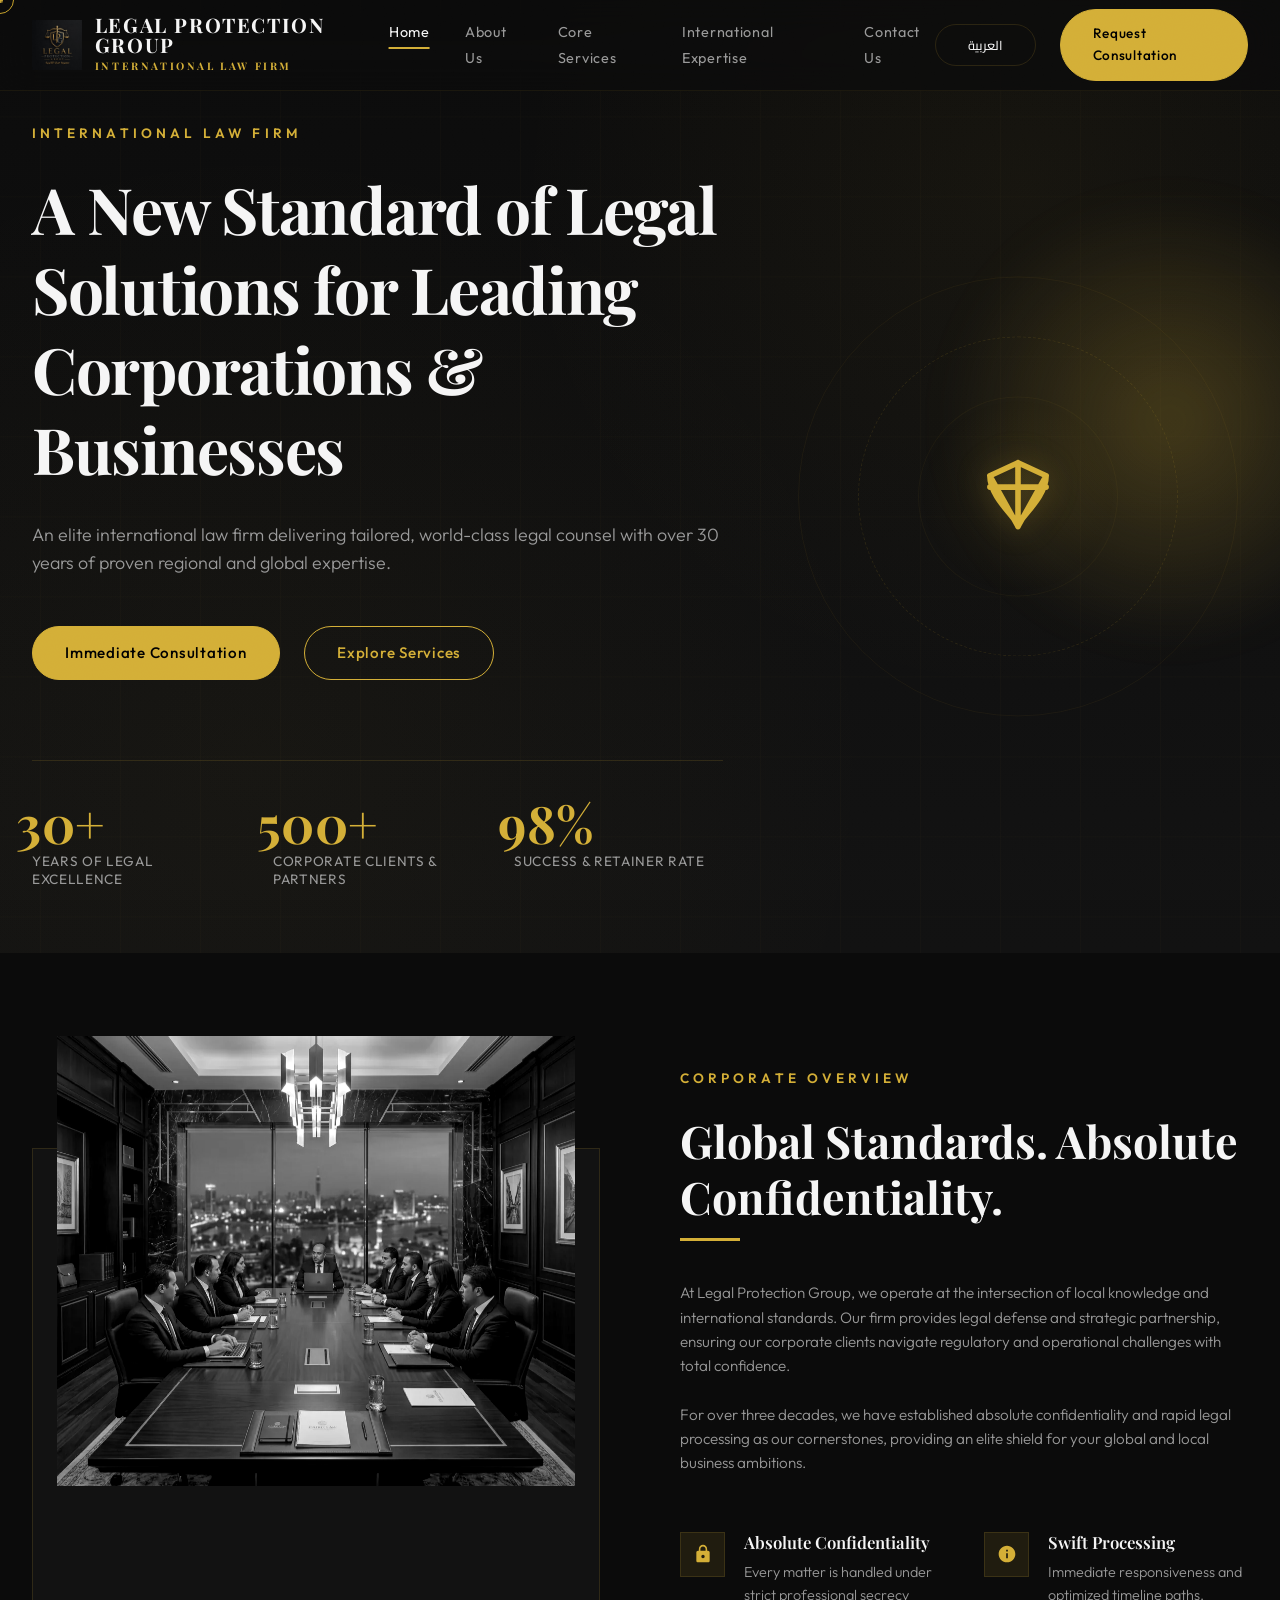
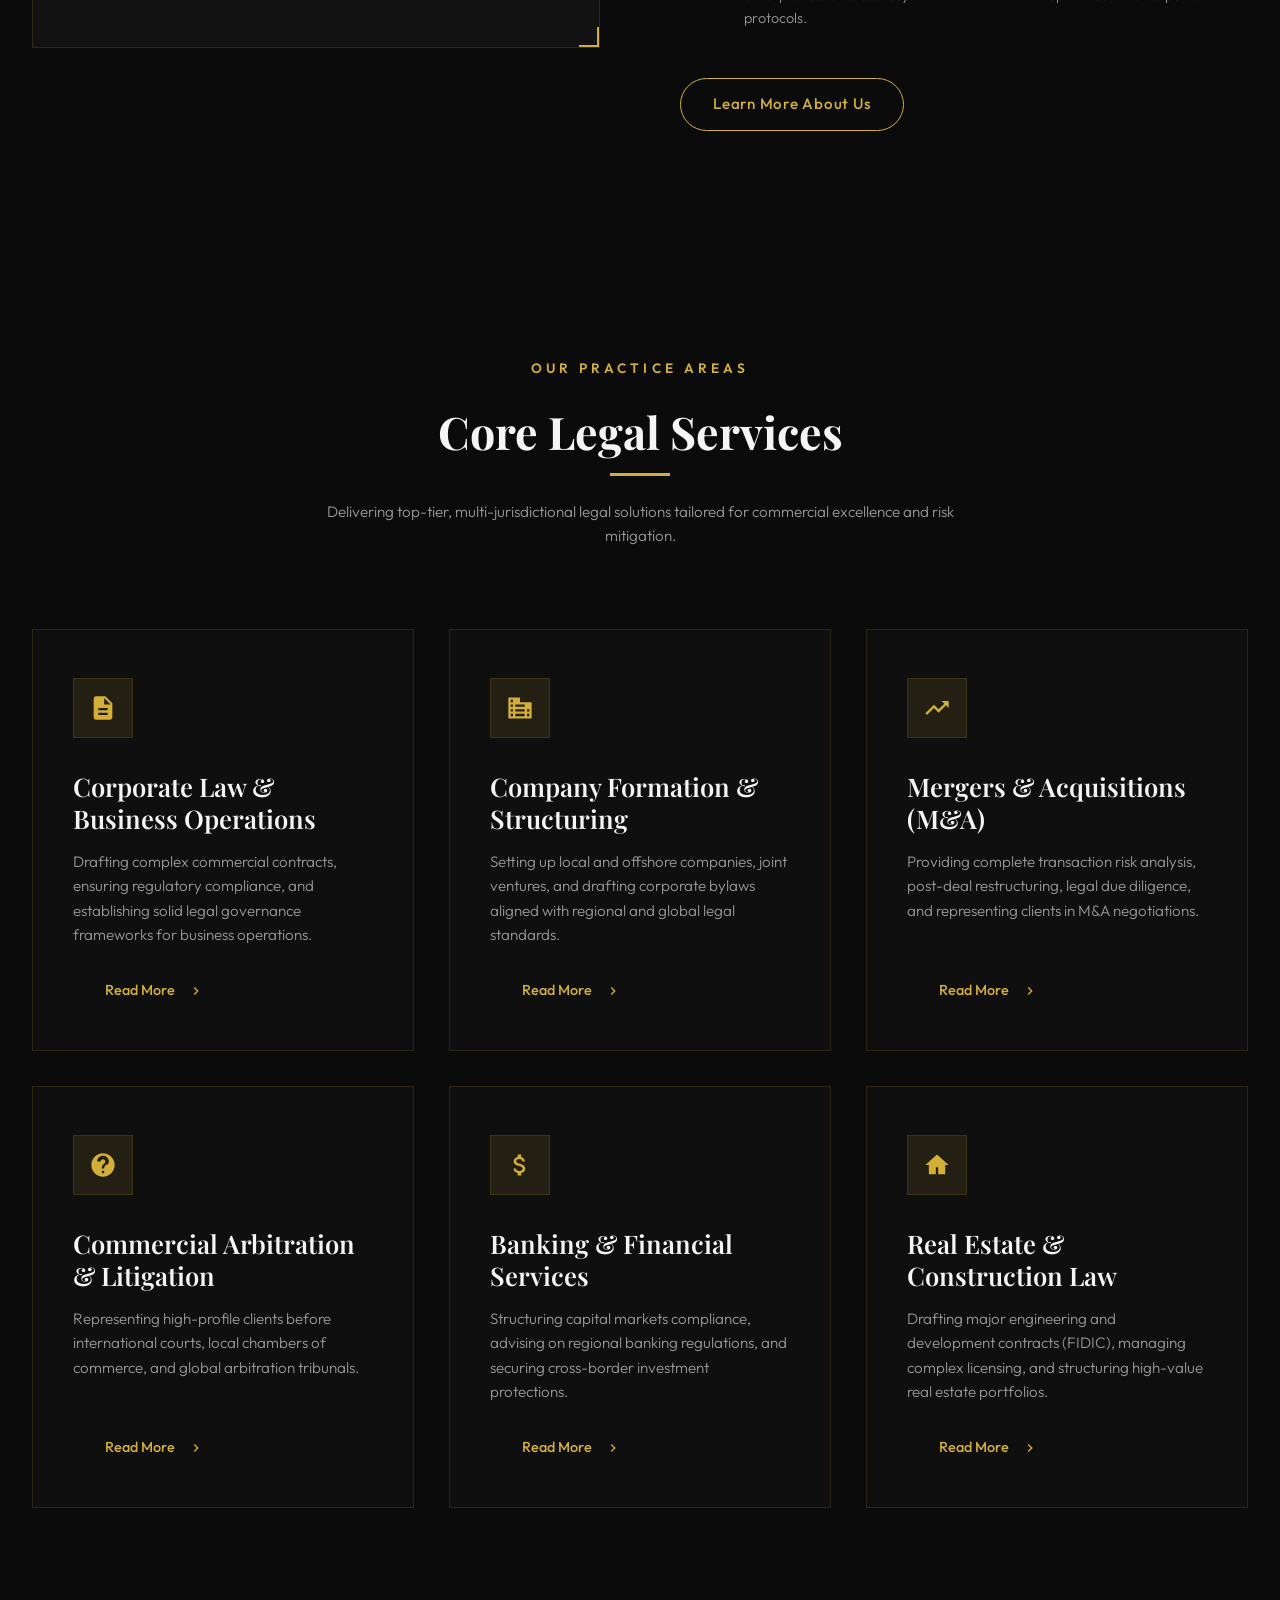
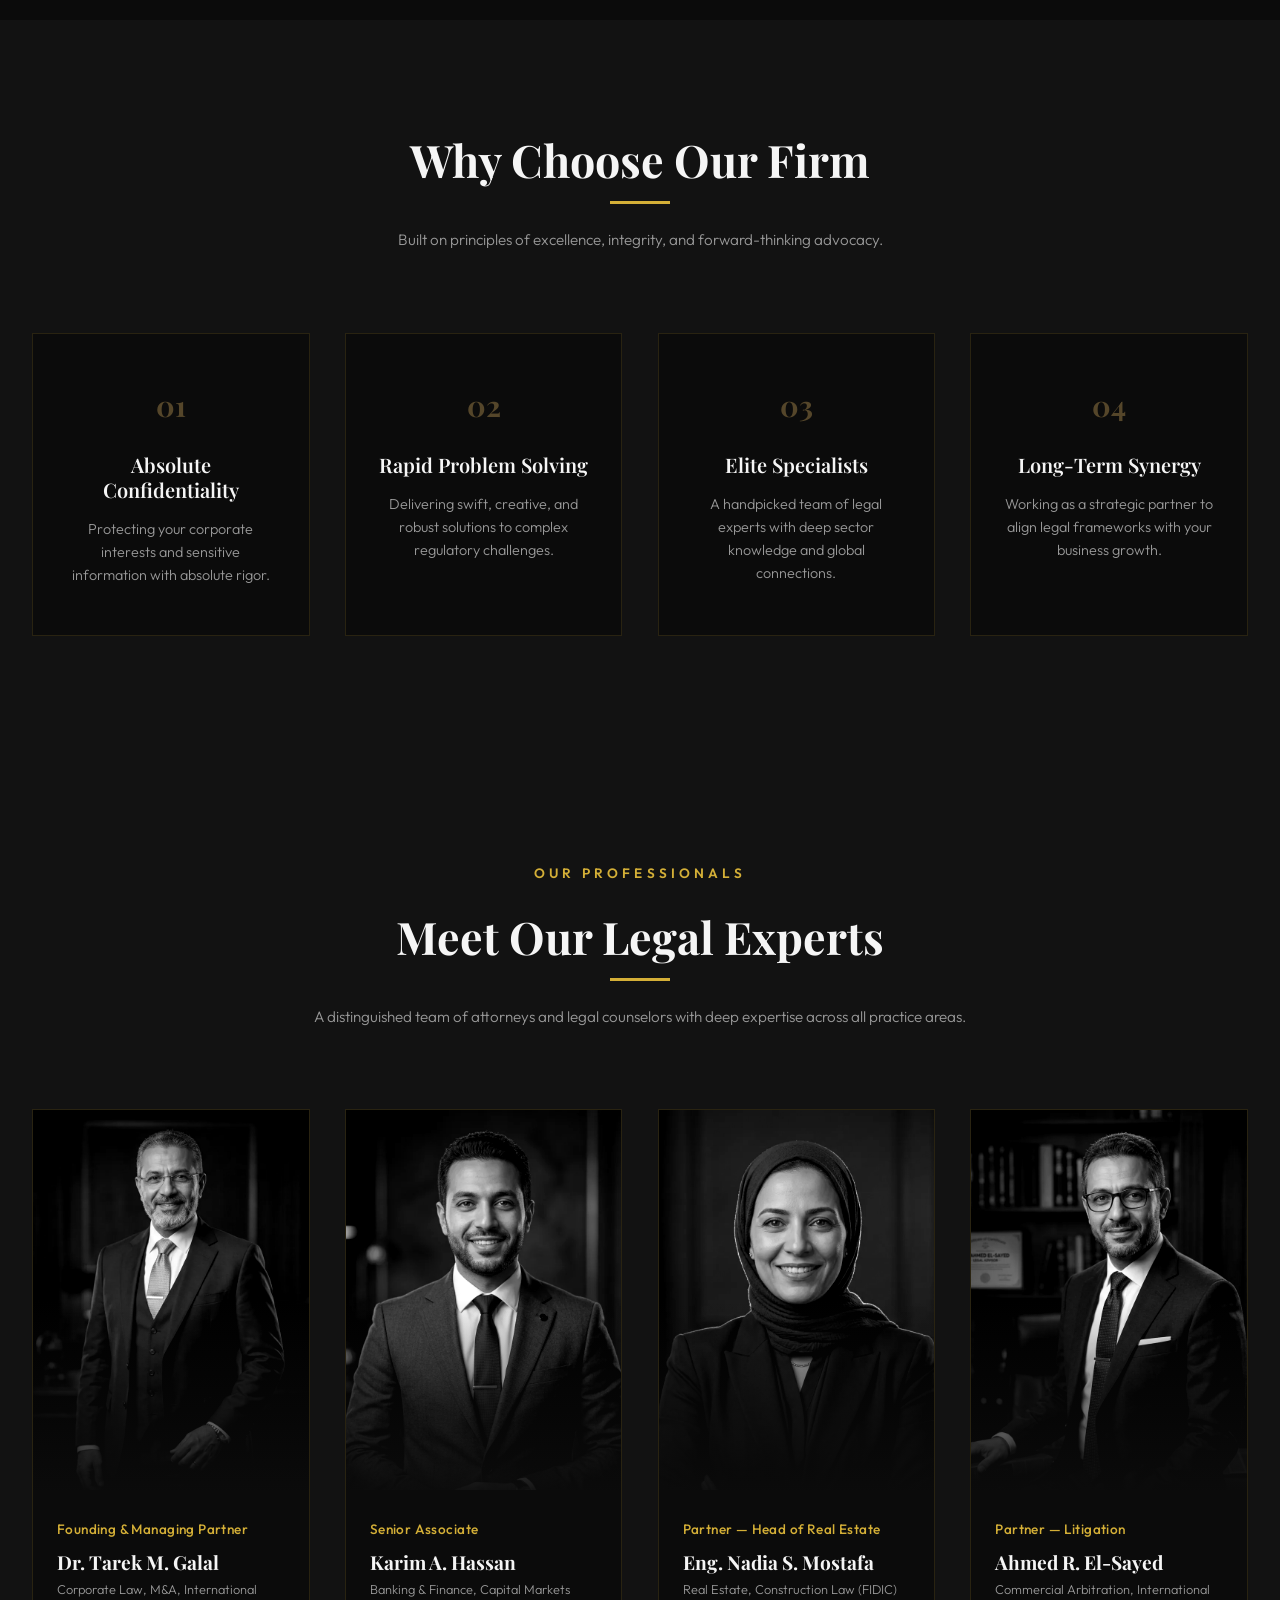
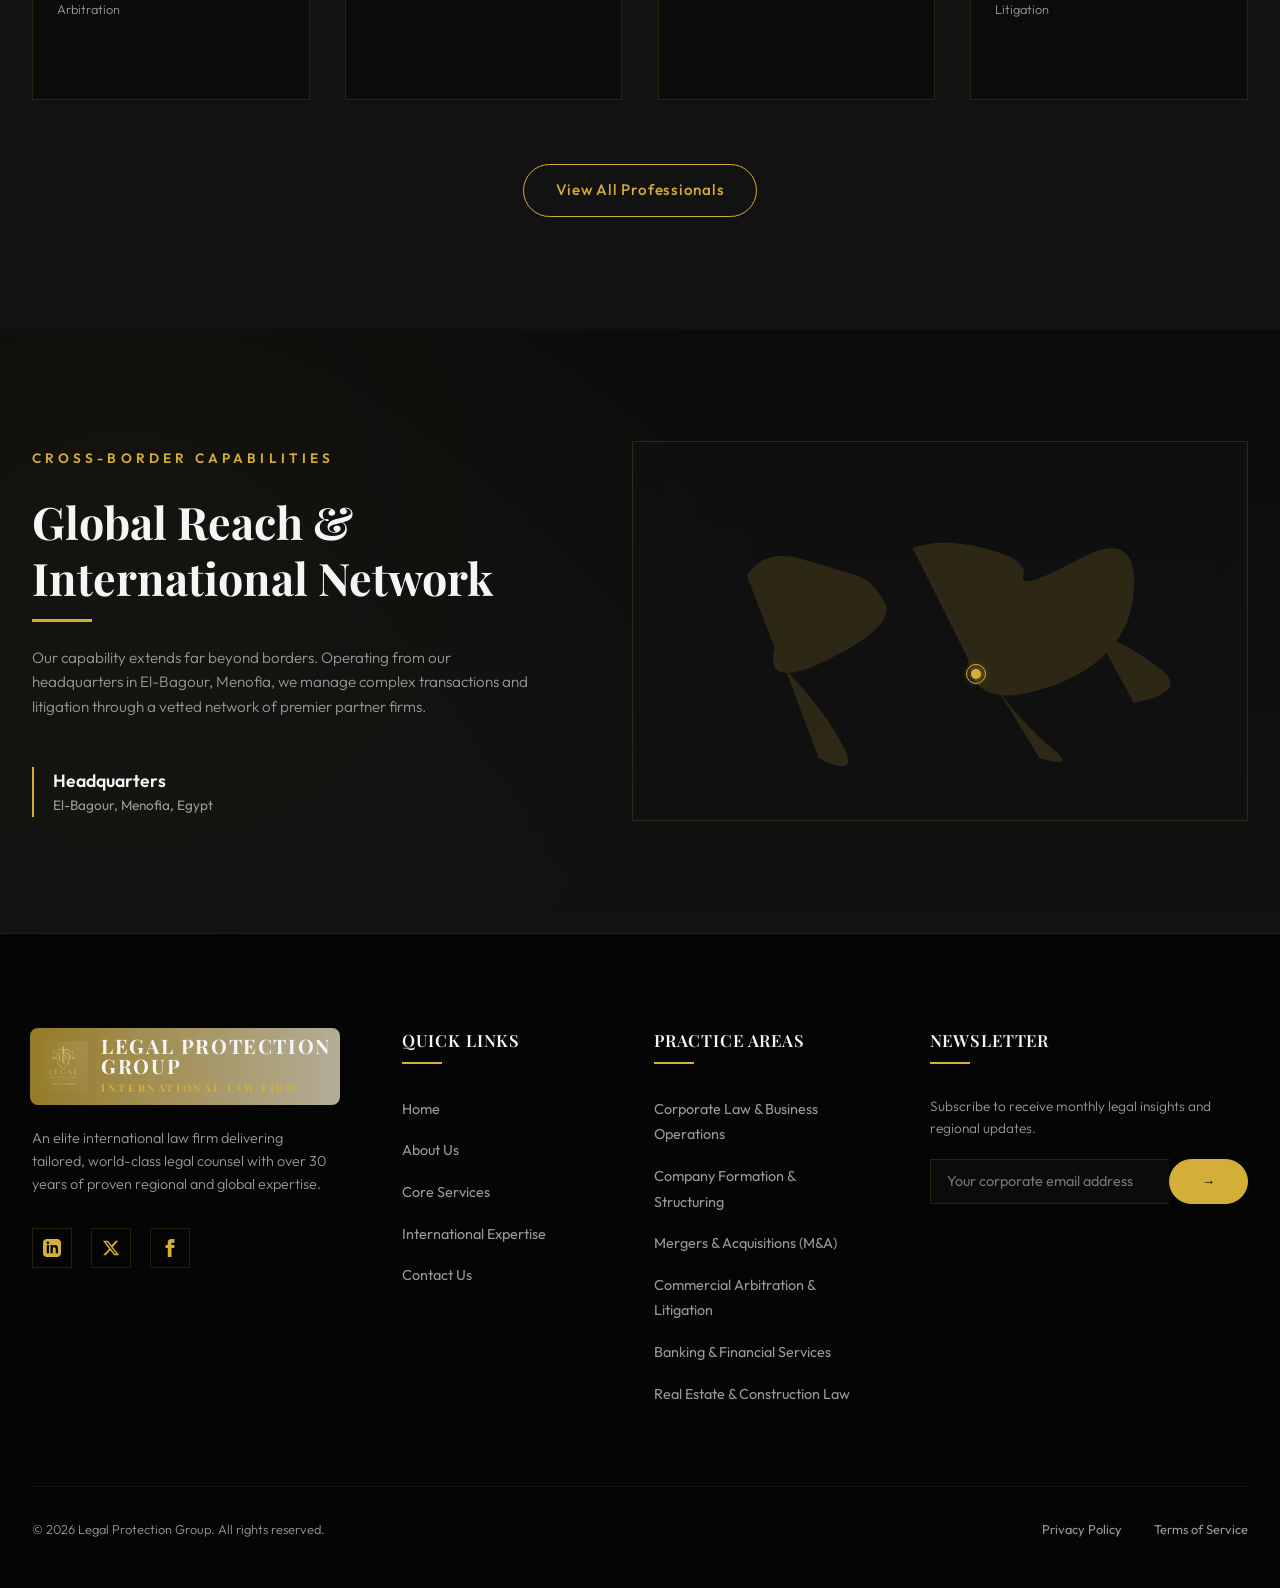
==== commit 95b53a94: "Performance optimizations: convert images to WebP (90% smaller), inline fonts via <link> with precon" ====
--- a/index.html
+++ b/index.html
@@ -5,10 +5,45 @@
     <meta name="viewport" content="width=device-width, initial-scale=1.0">
     <title data-i18n="hero_tag">International Law Firm | LEGAL PROTECTION GROUP</title>
     <meta name="description" content="An elite international law firm delivering tailored, world-class legal counsel with over 30 years of proven regional and global expertise.">
+    <!-- Performance: preconnect to Google Fonts -->
+    <link rel="preconnect" href="https://fonts.googleapis.com">
+    <link rel="preconnect" href="https://fonts.gstatic.com" crossorigin>
+    <link rel="preload" as="style" href="https://fonts.googleapis.com/css2?family=Cairo:wght@300;400;500;600;700;800&family=Outfit:wght@300;400;500;600;700;900&family=Playfair+Display:ital,wght@0,400;0,600;0,700;1,400&display=swap">
+    <link rel="stylesheet" href="https://fonts.googleapis.com/css2?family=Cairo:wght@300;400;500;600;700;800&family=Outfit:wght@300;400;500;600;700;900&family=Playfair+Display:ital,wght@0,400;0,600;0,700;1,400&display=swap" media="print" onload="this.media='all'">
+    <noscript><link rel="stylesheet" href="https://fonts.googleapis.com/css2?family=Cairo:wght@300;400;500;600;700;800&family=Outfit:wght@300;400;500;600;700;900&family=Playfair+Display:ital,wght@0,400;0,600;0,700;1,400&display=swap"></noscript>
     <!-- Style Sheet -->
     <link rel="stylesheet" href="css/style.css">
     <!-- Premium Animations (cursor, grain, tilt, parallax, magnetic, etc.) -->
     <link rel="stylesheet" href="css/enhancements.css">
+    <!-- Custom overrides: pill buttons + perf knobs -->
+    <style>
+        /* Pill-shaped buttons everywhere — override rect radius */
+        .btn,
+        button,
+        input[type="submit"],
+        .lang-switcher,
+        .newsletter-btn,
+        .service-link {
+            border-radius: 999px !important;
+            padding-left: 2rem !important;
+            padding-right: 2rem !important;
+        }
+        .btn-solid,
+        .btn-outline {
+            padding-top: 0.85rem !important;
+            padding-bottom: 0.85rem !important;
+        }
+
+        /* Performance: turn off heavy filter/blur animations when many cards exist */
+        @media (prefers-reduced-motion: no-preference) {
+            /* Disable backdrop blur on anything that uses lpg-ambient breathing */
+            .lpg-ambient {
+                filter: blur(20px); /* was 30px */
+                transform: translateZ(0);
+                backface-visibility: hidden;
+            }
+        }
+    </style>
 </head>
 <body>
 
@@ -16,7 +51,7 @@
     <header>
         <div class="container">
             <a href="index.html" class="logo">
-                <img src="img/logo.jpg" alt="LPG Logo" class="logo-img">
+                <img src="img/logo.jpg" alt="LPG Logo" class="logo-img" width="1024" height="1024">
                 <div class="logo-text">
                     <span class="logo-title" data-i18n="brand_title">LEGAL PROTECTION GROUP</span>
                     <span class="logo-subtitle" data-i18n="brand_subtitle">INTERNATIONAL LAW FIRM</span>
@@ -96,7 +131,7 @@
                 <div class="about-split">
                     <div class="about-img-frame reveal-left lpg-glow">
                         <div class="about-image" data-parallax="0.15">
-                            <img src="img/about.png" alt="LPG Boardroom" loading="lazy">
+                            <img src="img/about.webp" alt="LPG Boardroom" width="1024" height="1024" loading="lazy" decoding="async">
                         </div>
                     </div>
 
@@ -277,7 +312,7 @@
                     <!-- Lawyer 1 -->
                     <div class="team-card reveal">
                         <div class="team-photo">
-                            <img src="img/lawyer1.png" alt="Dr. Tarek M. Galal" loading="lazy">
+                            <img src="img/lawyer1.webp" alt="Dr. Tarek M. Galal" width="1024" height="1024" loading="lazy" decoding="async">
                         </div>
                         <div class="team-info">
                             <span class="team-title" data-i18n="team1_title">Founding & Managing Partner</span>
@@ -298,7 +333,7 @@
                     <!-- Lawyer 2 -->
                     <div class="team-card reveal">
                         <div class="team-photo">
-                            <img src="img/lawyer2.png" alt="Karim A. Hassan" loading="lazy">
+                            <img src="img/lawyer2.webp" alt="Karim A. Hassan" width="1024" height="1024" loading="lazy" decoding="async">
                         </div>
                         <div class="team-info">
                             <span class="team-title" data-i18n="team2_title">Senior Associate</span>
@@ -319,7 +354,7 @@
                     <!-- Lawyer 3 -->
                     <div class="team-card reveal">
                         <div class="team-photo">
-                            <img src="img/lawyer3.png" alt="Eng. Nadia S. Mostafa" loading="lazy">
+                            <img src="img/lawyer3.webp" alt="Eng. Nadia S. Mostafa" width="1024" height="1024" loading="lazy" decoding="async">
                         </div>
                         <div class="team-info">
                             <span class="team-title" data-i18n="team3_title">Partner — Head of Real Estate</span>
@@ -340,7 +375,7 @@
                     <!-- Lawyer 4 -->
                     <div class="team-card reveal">
                         <div class="team-photo">
-                            <img src="img/lawyer4.png" alt="Ahmed R. El-Sayed" loading="lazy">
+                            <img src="img/lawyer4.webp" alt="Ahmed R. El-Sayed" width="1024" height="1024" loading="lazy" decoding="async">
                         </div>
                         <div class="team-info">
                             <span class="team-title" data-i18n="team4_title">Partner — Litigation</span>
@@ -407,7 +442,7 @@
             <div class="footer-grid">
                 <div class="footer-col footer-brand">
                     <a href="index.html" class="logo lpg-animated-border" style="margin-bottom: 1.5rem; padding: 0.4rem; border-radius: 8px;">
-                        <img src="img/logo.jpg" alt="LPG Logo" class="logo-img">
+                        <img src="img/logo.jpg" alt="LPG Logo" class="logo-img" width="1024" height="1024">
                         <div class="logo-text">
                             <span class="logo-title" data-i18n="brand_title">LEGAL PROTECTION GROUP</span>
                             <span class="logo-subtitle" data-i18n="brand_subtitle">INTERNATIONAL LAW FIRM</span>
@@ -469,8 +504,8 @@
     </footer>
 
     <!-- Scripts -->
-    <script src="js/translations.js"></script>
-    <script src="js/main.js"></script>
-    <script src="js/enhancements.js"></script>
+    <script src="js/translations.js" defer></script>
+    <script src="js/main.js" defer></script>
+    <script src="js/enhancements.js" defer></script>
 </body>
 </html>
--- a/css/style.css
+++ b/css/style.css
@@ -1,5 +1,3 @@
-/* IMPORT FONTS FROM GOOGLE FONTS */
-@import url('https://fonts.googleapis.com/css2?family=Cairo:wght@300;400;500;600;700;800&family=Outfit:wght@300;400;500;600;700;900&family=Playfair+Display:ital,wght@0,400;0,600;0,700;1,400&display=swap');
 
 /* BRAND IDENTITY & DESIGN TOKENS */
 :root {
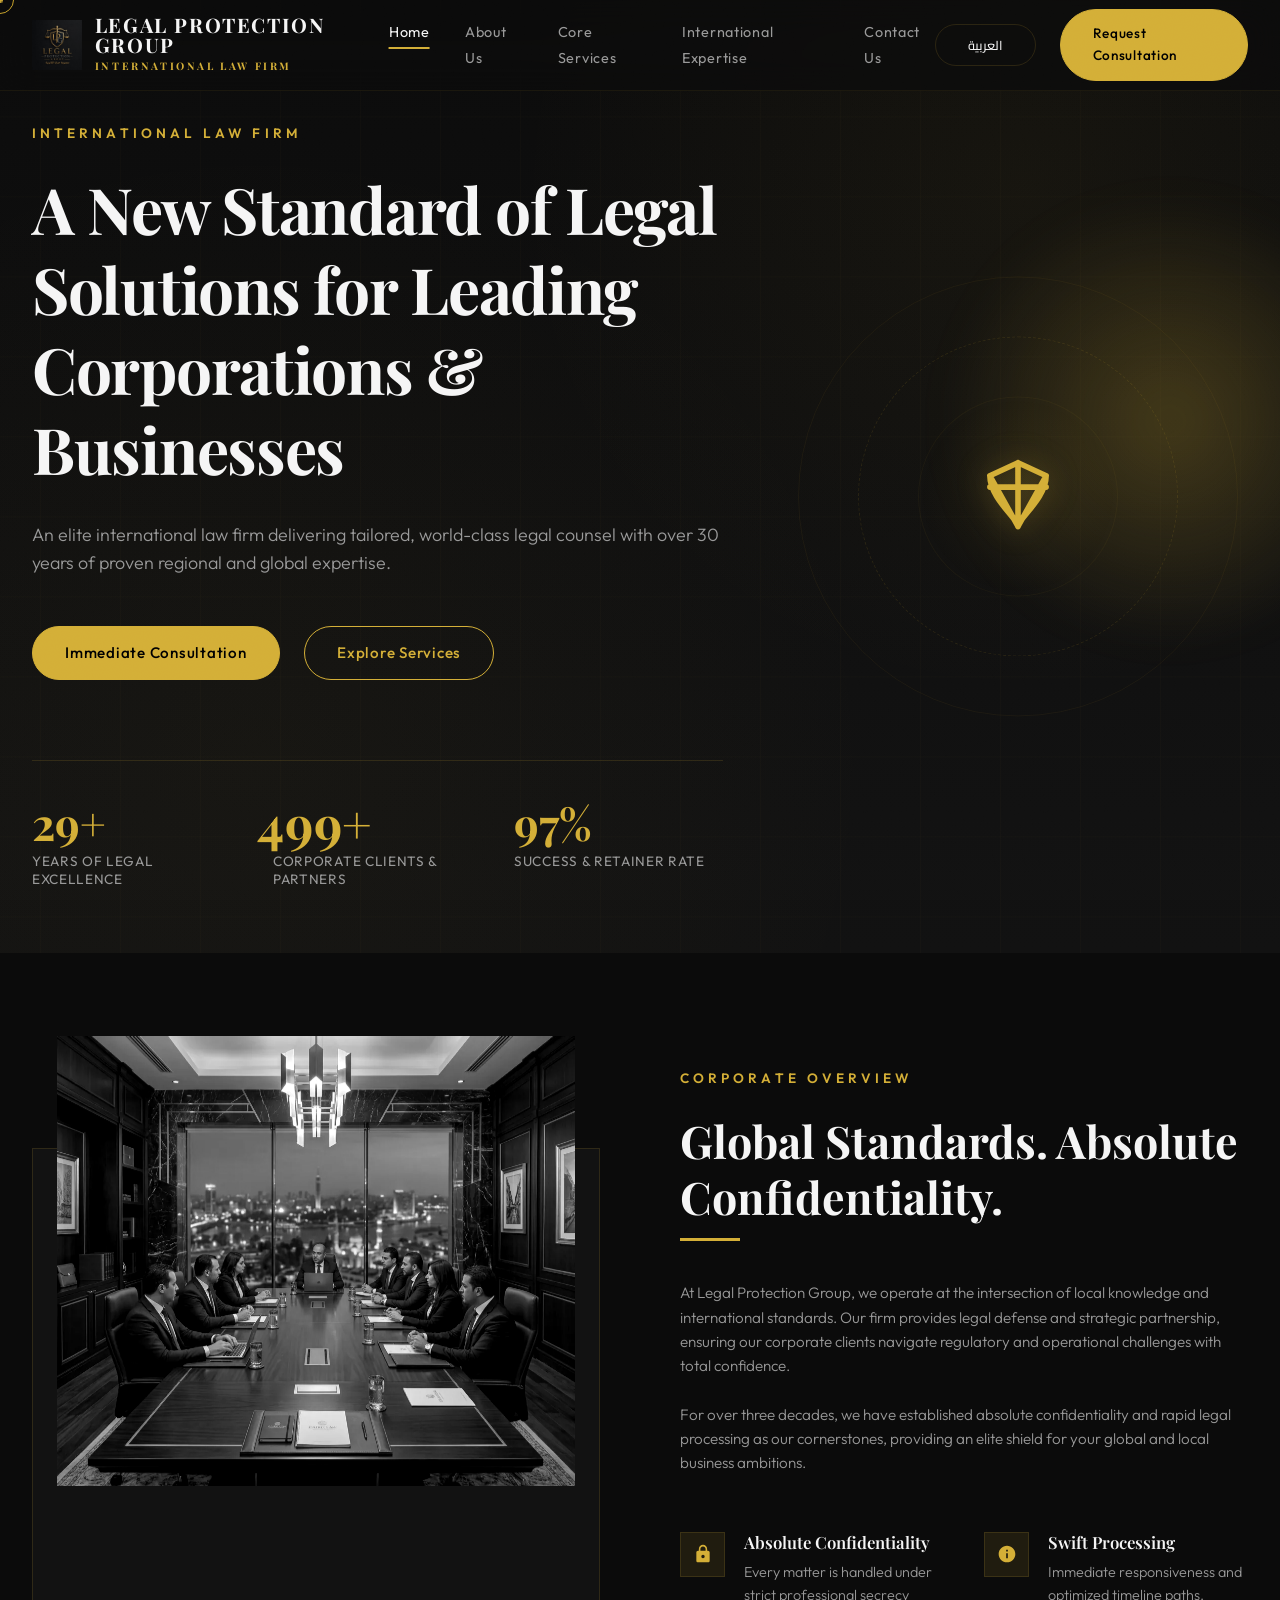
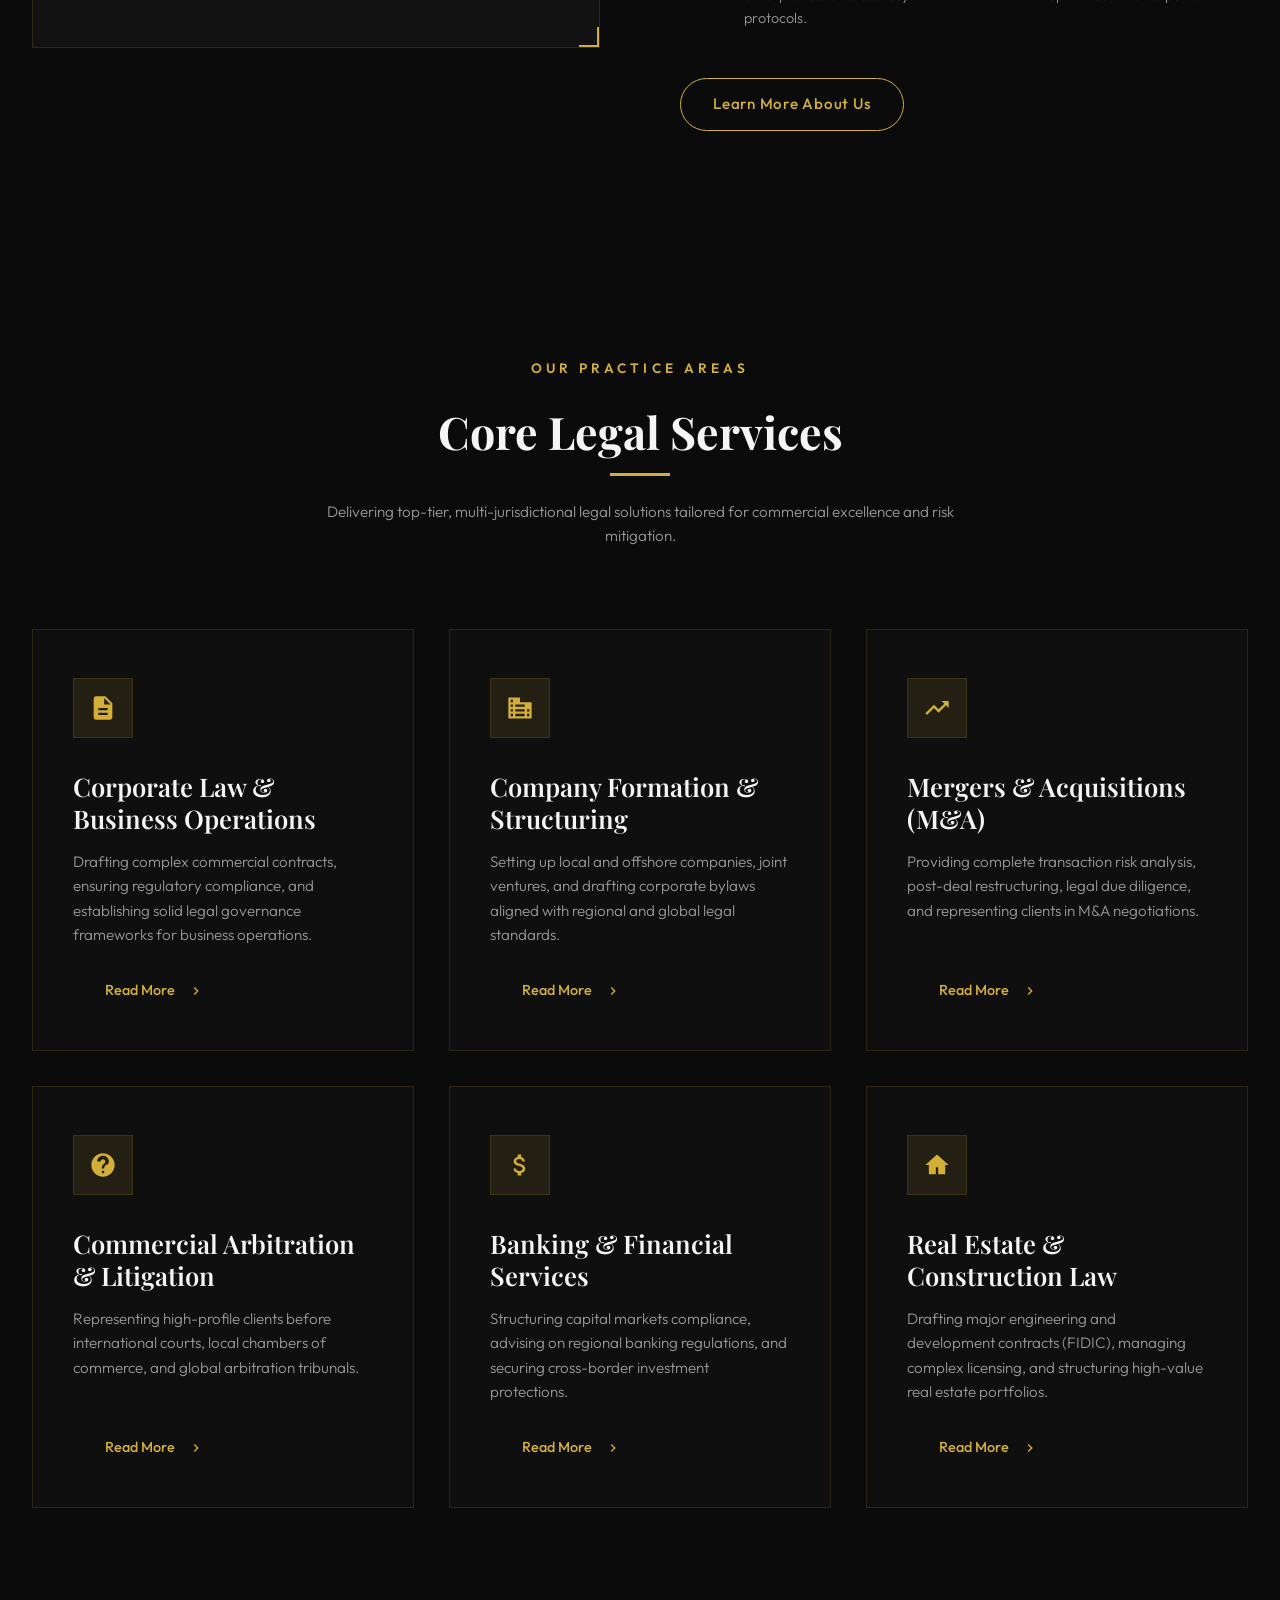
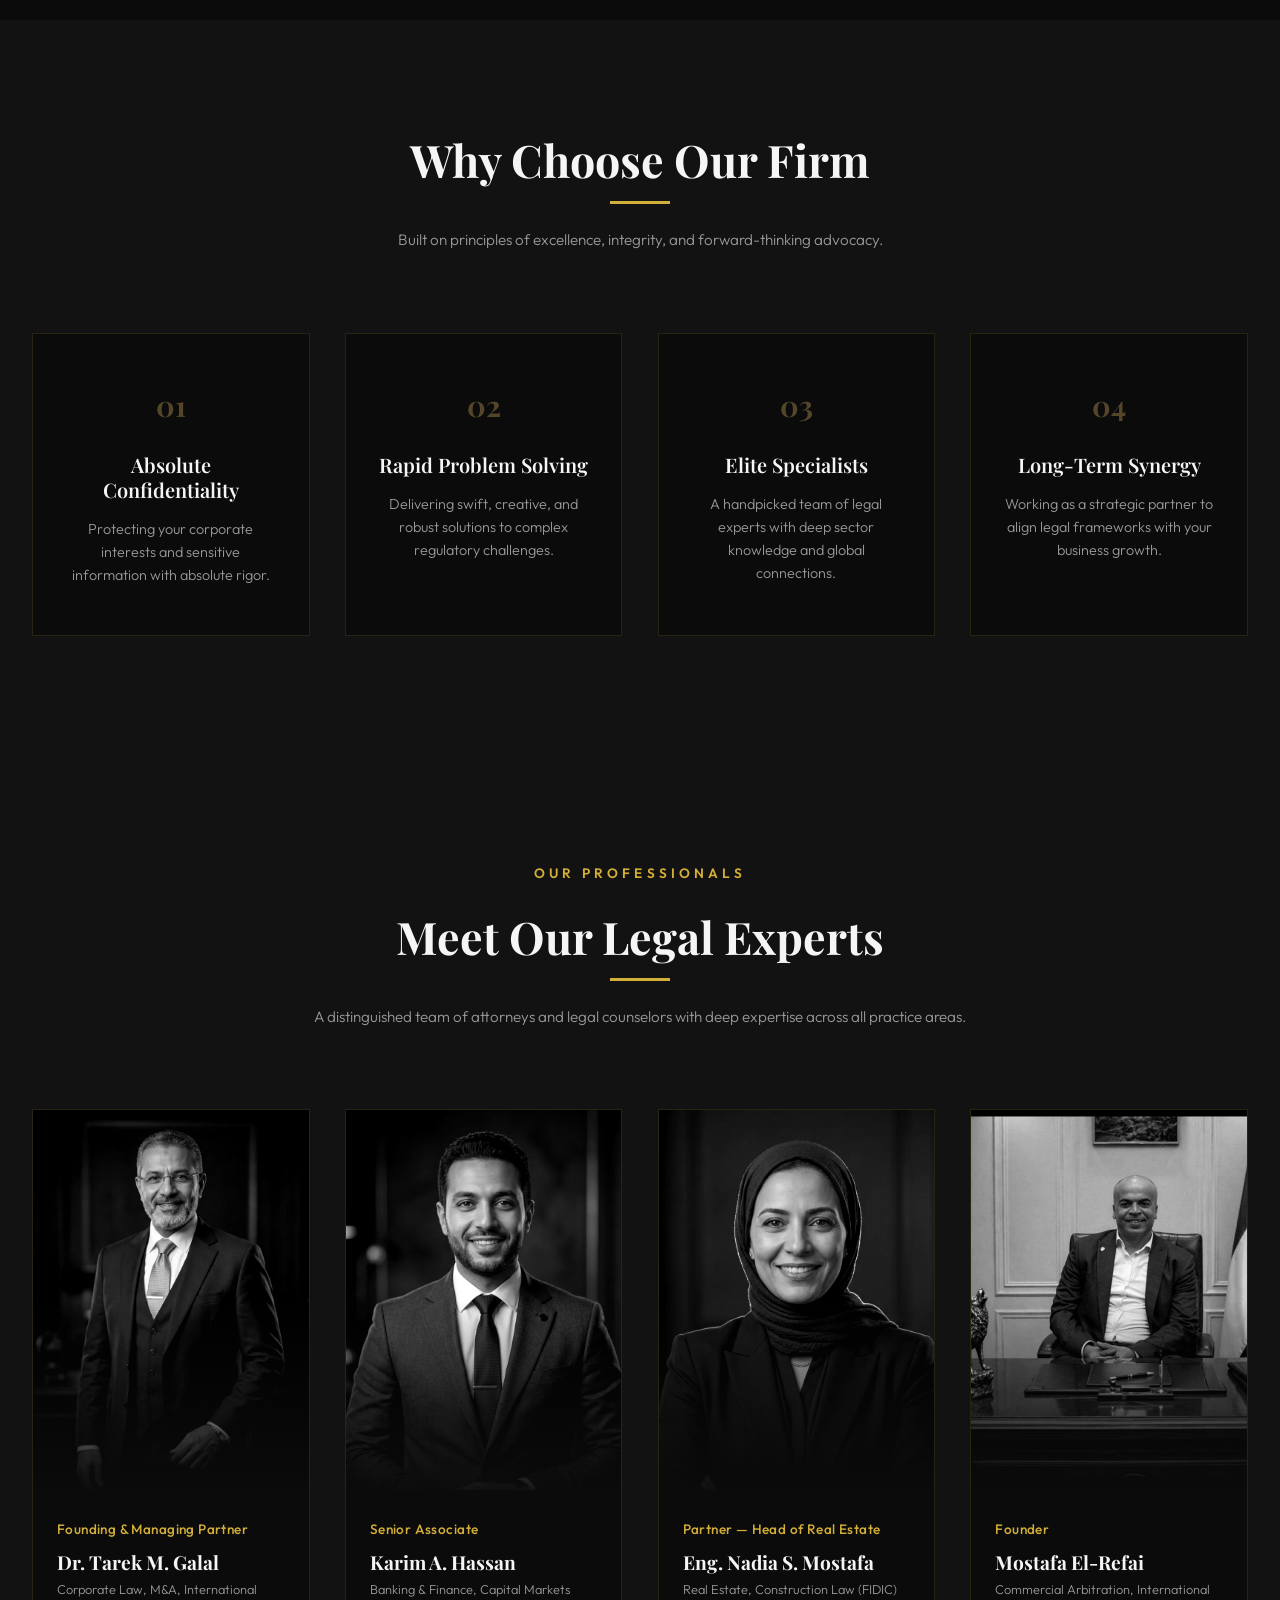
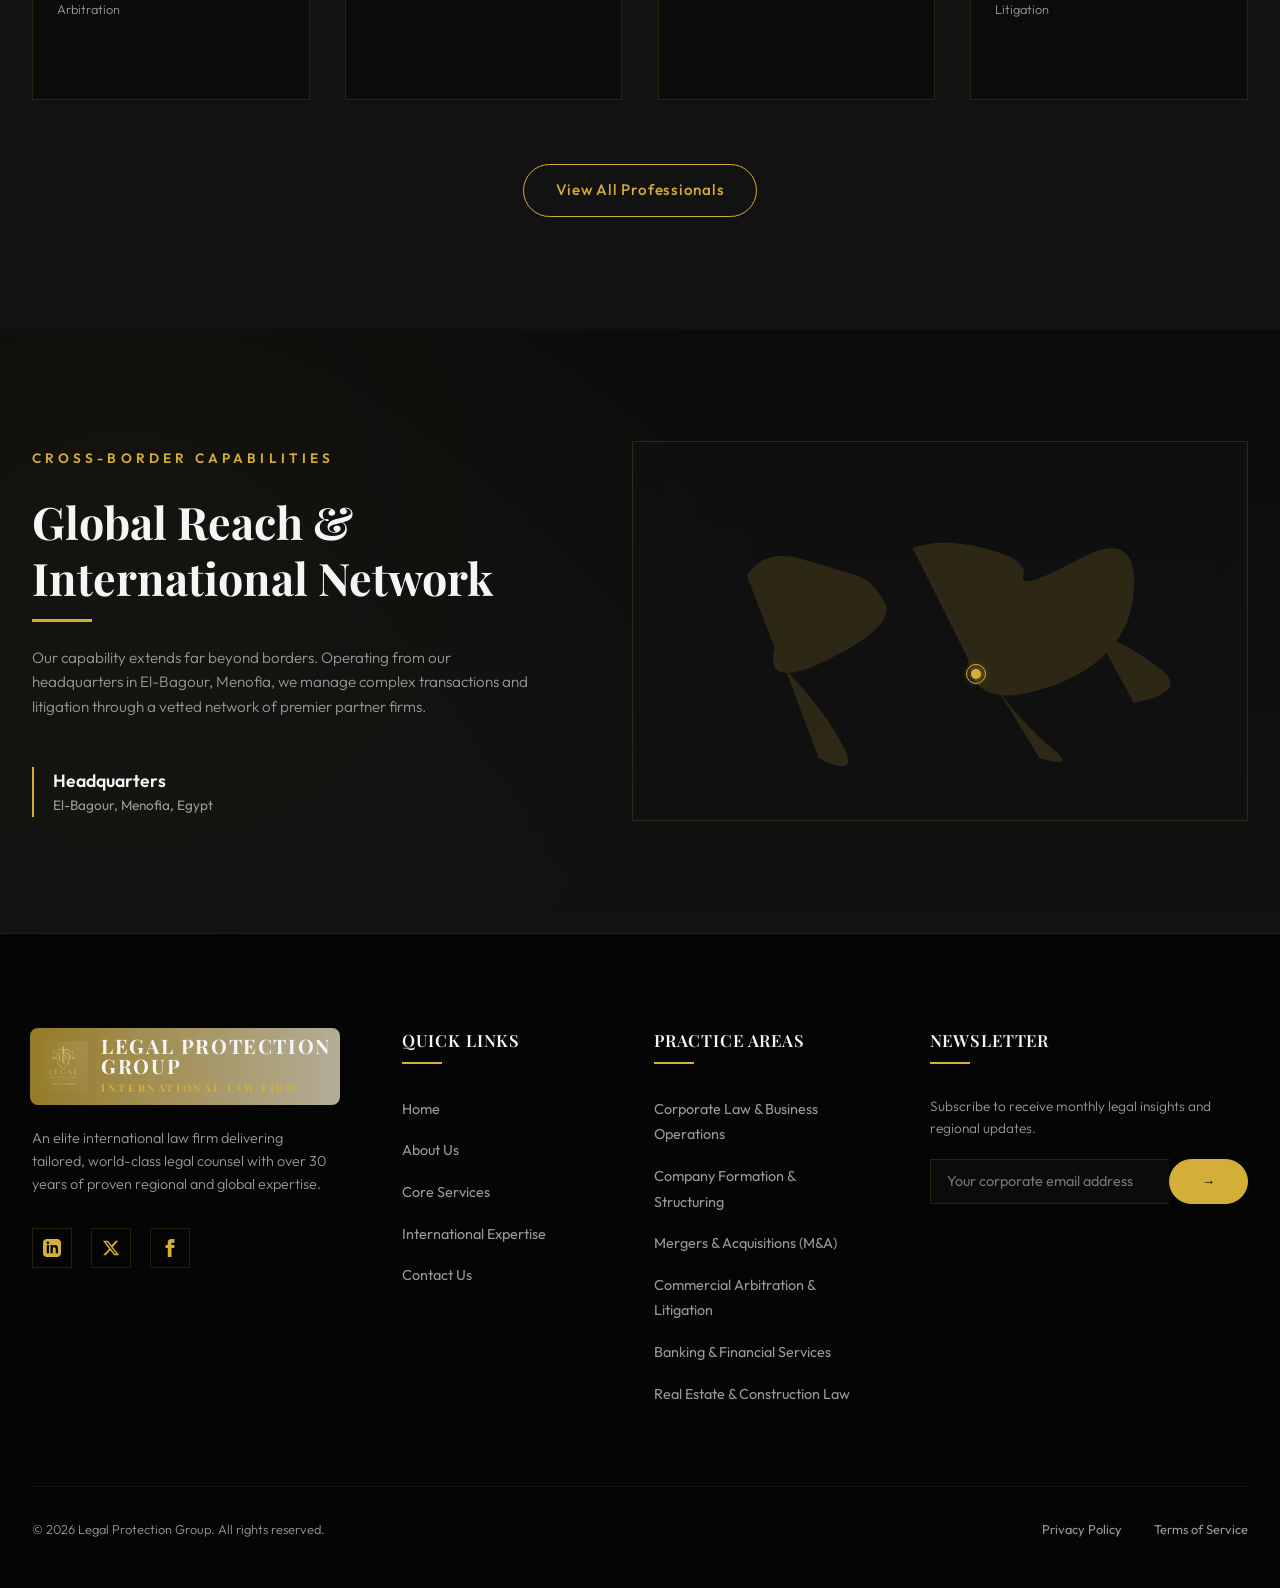
==== commit ef986d9d: "Replace team card 4 with founder photo — Mostafa El-Refai" ====
--- a/index.html
+++ b/index.html
@@ -372,14 +372,14 @@
                         <div class="team-gold-line"></div>
                     </div>
 
-                    <!-- Lawyer 4 -->
+                    <!-- Lawyer 4 — Founder -->
                     <div class="team-card reveal">
                         <div class="team-photo">
-                            <img src="img/lawyer4.webp" alt="Ahmed R. El-Sayed" width="1024" height="1024" loading="lazy" decoding="async">
+                            <img src="img/lawyer4.webp" alt="Mostafa El-Refai" width="1024" height="1024" loading="lazy" decoding="async">
                         </div>
                         <div class="team-info">
-                            <span class="team-title" data-i18n="team4_title">Partner — Litigation</span>
-                            <h3 data-i18n="team4_name">Ahmed R. El-Sayed</h3>
+                            <span class="team-title" data-i18n="team4_title">Founder</span>
+                            <h3 data-i18n="team4_name">Mostafa El-Refai</h3>
                             <p class="team-specialty" data-i18n="team4_specialty">Commercial Arbitration, International Litigation</p>
                             <div class="team-social">
                                 <a href="#" aria-label="LinkedIn">
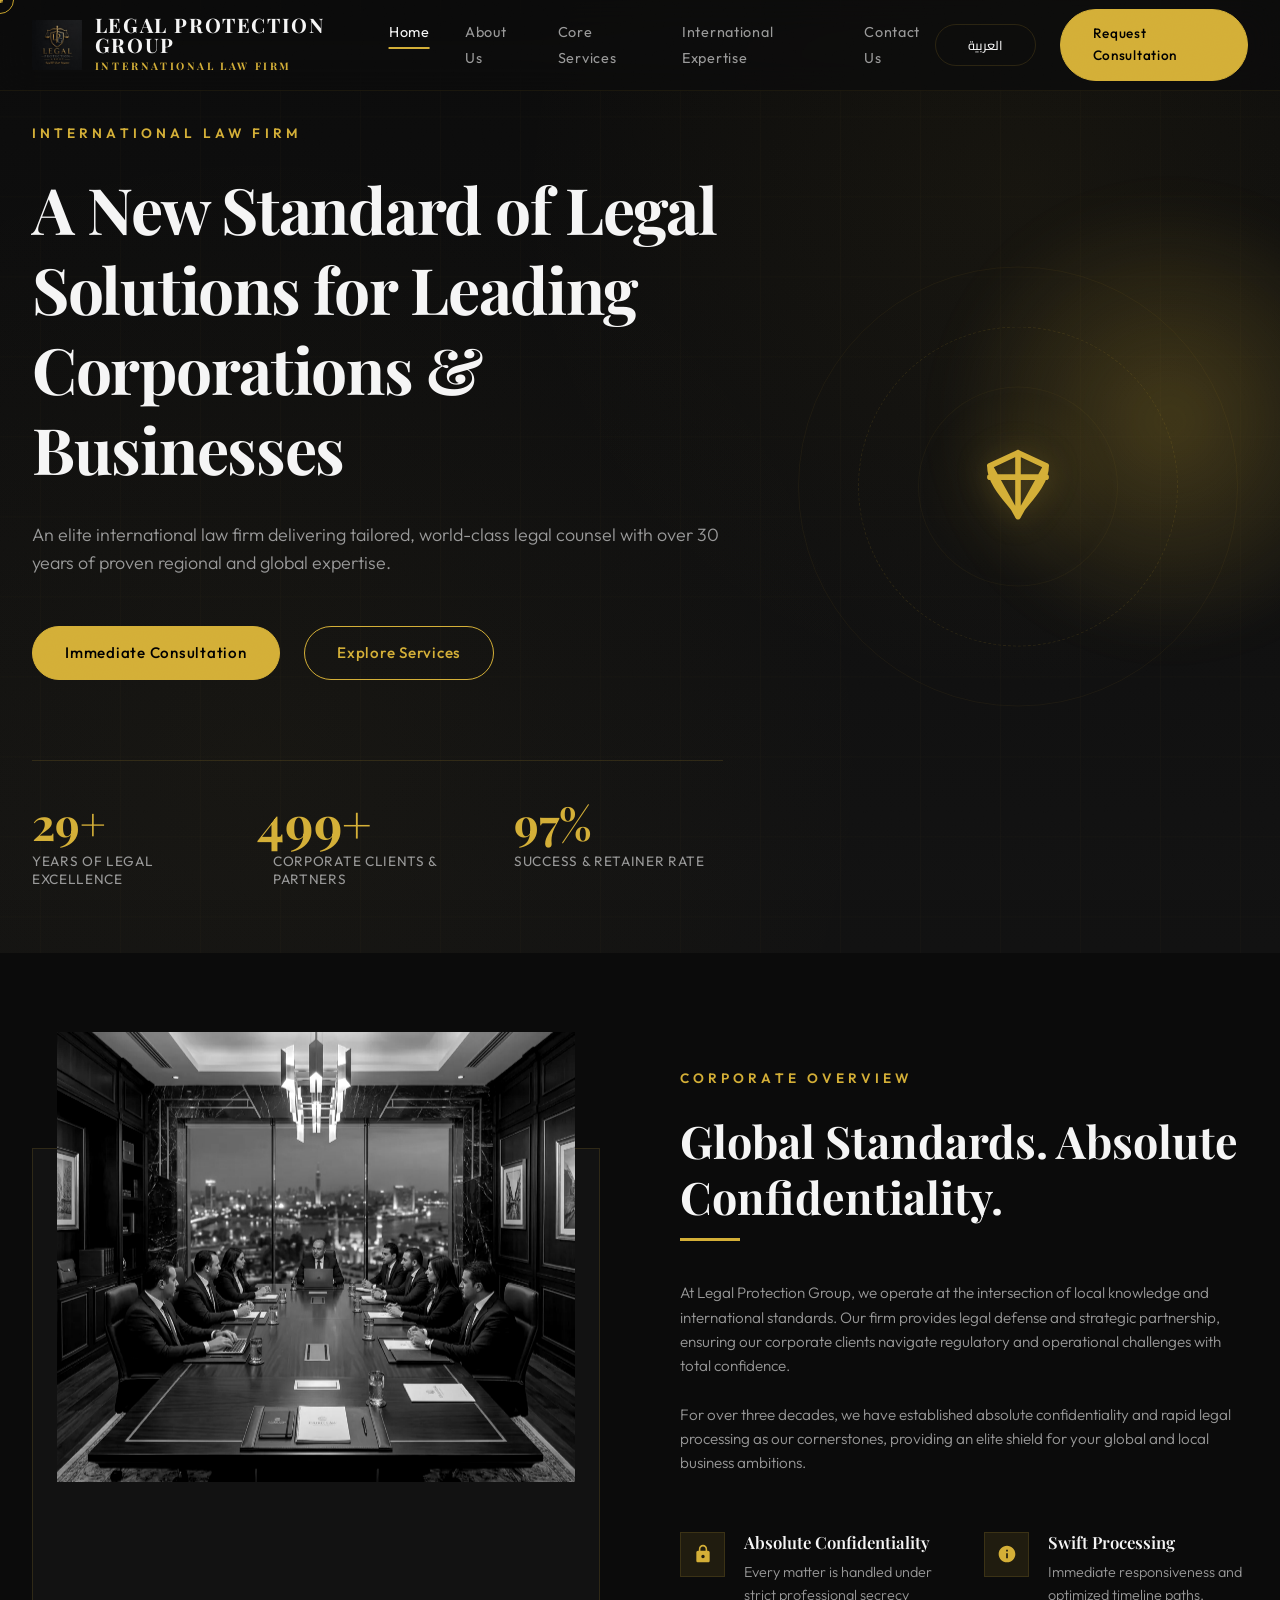
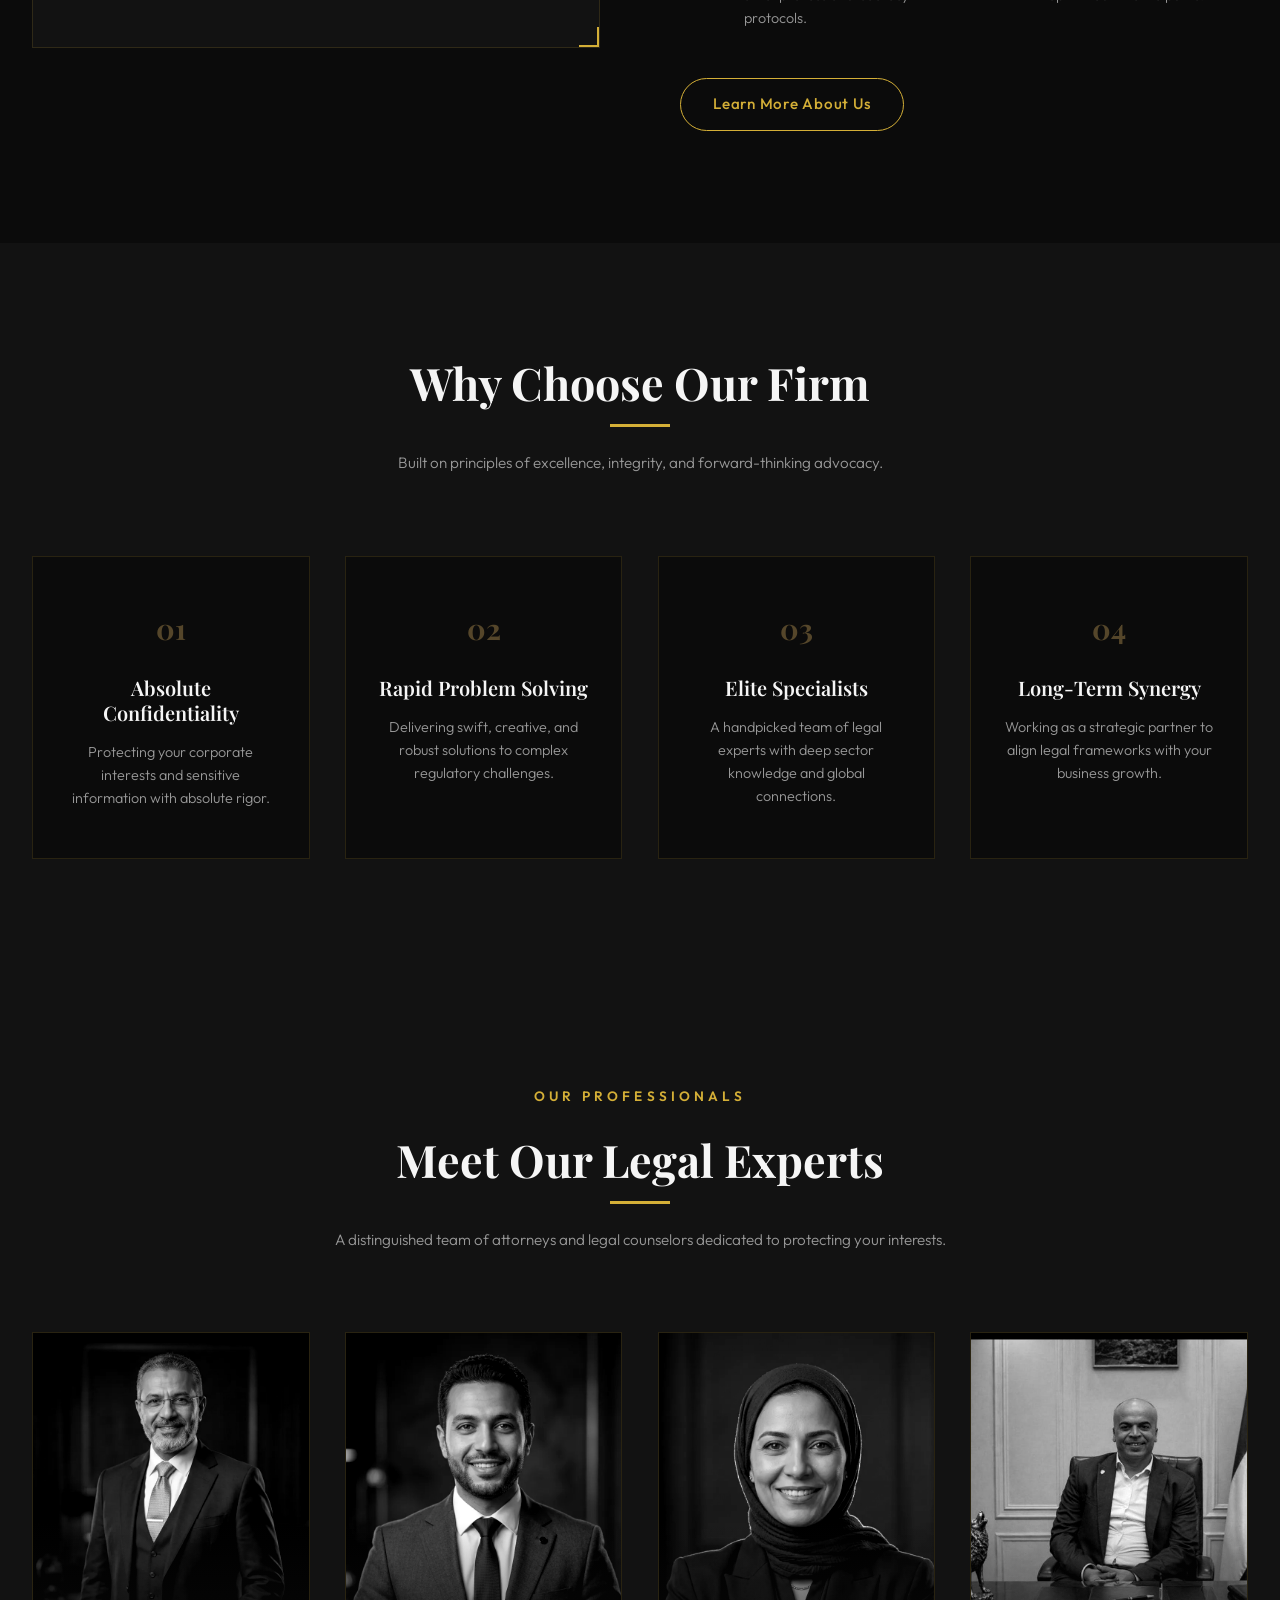
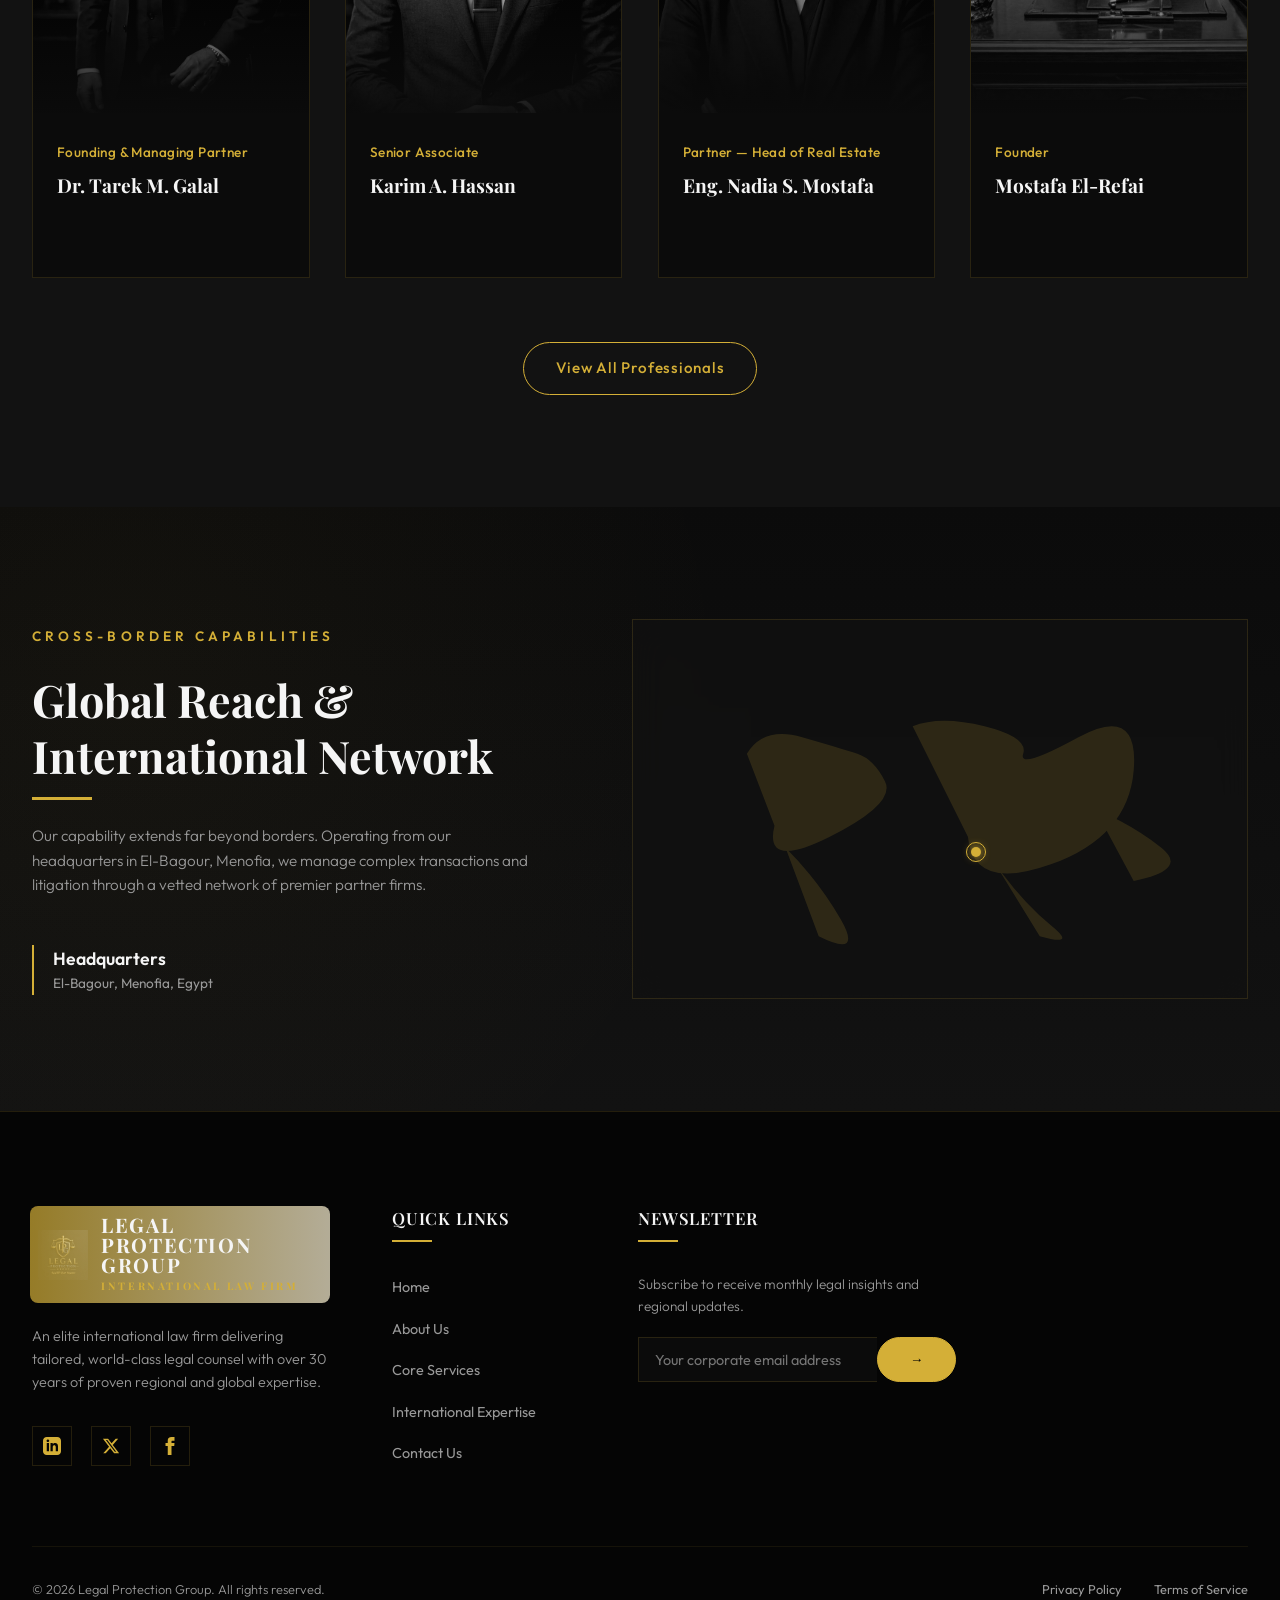
==== commit 5d0007b5: "Remove all practice areas content (services cards, team specialties, footer column, contact form opt" ====
--- a/index.html
+++ b/index.html
@@ -168,97 +168,6 @@
             </div>
         </section>
 
-        <!-- CORE LEGAL SERVICES (Practice Areas Grid) -->
-        <section class="services">
-            <div class="container">
-                <div class="section-header reveal">
-                    <span class="hero-tag" data-i18n="services_tag">Our Practice Areas</span>
-                    <h2 data-i18n="services_title">Core Legal Services</h2>
-                    <p data-i18n="services_desc">Delivering top-tier, multi-jurisdictional legal solutions tailored for commercial excellence and risk mitigation.</p>
-                </div>
-                
-                <div class="services-grid lpg-stagger-children">
-                    <!-- Service 1 -->
-                    <div class="service-card reveal lpg-tilt lpg-glow">
-                        <div class="service-icon">
-                            <svg viewBox="0 0 24 24"><path d="M14 2H6c-1.1 0-1.99.9-1.99 2L4 20c0 1.1.89 2 1.99 2H18c1.1 0 2-.9 2-2V8l-6-6zm2 16H8v-2h8v2zm0-4H8v-2h8v2zm-3-5V3.5L18.5 9H13z"/></svg>
-                        </div>
-                        <h3 data-i18n="service1_title">Corporate Law & Business Operations</h3>
-                        <p data-i18n="service1_desc">Drafting complex commercial contracts, ensuring regulatory compliance, and establishing solid legal governance frameworks for business operations.</p>
-                        <a href="services.html" class="service-link">
-                            <span data-i18n="services_read_more">Read More</span>
-                            <svg viewBox="0 0 24 24"><path d="M8.59 16.59L13.17 12 8.59 7.41 10 6l6 6-6 6-1.41-1.41z"/></svg>
-                        </a>
-                    </div>
-                    
-                    <!-- Service 2 -->
-                    <div class="service-card reveal lpg-tilt lpg-glow">
-                        <div class="service-icon">
-                            <svg viewBox="0 0 24 24"><path d="M12 7V3H2v18h20V7H12zm-6 12H4v-2h2v2zm0-4H4v-2h2v2zm0-4H4V9h2v2zm0-4H4V5h2v2zm10 12h-8v-2h8v2zm0-4h-8v-2h8v2zm0-4h-8V9h8v2zm4 8h-2v-2h2v2zm0-4h-2v-2h2v2z"/></svg>
-                        </div>
-                        <h3 data-i18n="service2_title">Company Formation & Structuring</h3>
-                        <p data-i18n="service2_desc">Setting up local and offshore companies, joint ventures, and drafting corporate bylaws aligned with regional and global legal standards.</p>
-                        <a href="services.html" class="service-link">
-                            <span data-i18n="services_read_more">Read More</span>
-                            <svg viewBox="0 0 24 24"><path d="M8.59 16.59L13.17 12 8.59 7.41 10 6l6 6-6 6-1.41-1.41z"/></svg>
-                        </a>
-                    </div>
-                    
-                    <!-- Service 3 -->
-                    <div class="service-card reveal lpg-tilt lpg-glow">
-                        <div class="service-icon">
-                            <svg viewBox="0 0 24 24"><path d="M16 6l2.29 2.29-4.88 4.88-4-4L2 16.59 3.41 18l6-6 4 4 6.3-6.29L22 12V6h-6z"/></svg>
-                        </div>
-                        <h3 data-i18n="service3_title">Mergers & Acquisitions (M&A)</h3>
-                        <p data-i18n="service3_desc">Providing complete transaction risk analysis, post-deal restructuring, legal due diligence, and representing clients in M&A negotiations.</p>
-                        <a href="services.html" class="service-link">
-                            <span data-i18n="services_read_more">Read More</span>
-                            <svg viewBox="0 0 24 24"><path d="M8.59 16.59L13.17 12 8.59 7.41 10 6l6 6-6 6-1.41-1.41z"/></svg>
-                        </a>
-                    </div>
-                    
-                    <!-- Service 4 -->
-                    <div class="service-card reveal lpg-tilt lpg-glow">
-                        <div class="service-icon">
-                            <svg viewBox="0 0 24 24"><path d="M12 2C6.48 2 2 6.48 2 12s4.48 10 10 10 10-4.48 10-10S17.52 2 12 2zm1 17h-2v-2h2v2zm2.07-7.75l-.9.92C13.45 12.9 13 13.5 13 15h-2v-.5c0-1.1.45-2.1 1.17-2.83l1.24-1.26c.37-.36.59-.86.59-1.41 0-1.1-.9-2-2-2s-2 .9-2 2H7c0-2.76 2.24-5 5-5s5 2.24 5 5c0 1.04-.42 1.99-1.07 2.75z"/></svg>
-                        </div>
-                        <h3 data-i18n="service4_title">Commercial Arbitration & Litigation</h3>
-                        <p data-i18n="service4_desc">Representing high-profile clients before international courts, local chambers of commerce, and global arbitration tribunals.</p>
-                        <a href="services.html" class="service-link">
-                            <span data-i18n="services_read_more">Read More</span>
-                            <svg viewBox="0 0 24 24"><path d="M8.59 16.59L13.17 12 8.59 7.41 10 6l6 6-6 6-1.41-1.41z"/></svg>
-                        </a>
-                    </div>
-                    
-                    <!-- Service 5 -->
-                    <div class="service-card reveal lpg-tilt lpg-glow">
-                        <div class="service-icon">
-                            <svg viewBox="0 0 24 24"><path d="M11.8 10.9c-2.27-.59-3-1.2-3-2.15 0-1.09 1.01-1.85 2.7-1.85 1.78 0 2.44.85 2.5 2.1h2.21c-.07-1.72-1.12-3.3-3.21-3.81V3h-3v2.16c-1.94.42-3.5 1.68-3.5 3.61 0 2.31 1.91 3.46 4.7 4.13 2.5.6 3 1.48 3 2.41 0 .69-.49 1.79-2.7 1.79-2.06 0-2.87-.92-2.98-2.1h-2.2c.12 2.19 1.76 3.42 3.68 3.83V21h3v-2.15c1.95-.37 3.5-1.5 3.5-3.55 0-2.84-2.43-3.81-4.7-4.4z"/></svg>
-                        </div>
-                        <h3 data-i18n="service5_title">Banking & Financial Services</h3>
-                        <p data-i18n="service5_desc">Structuring capital markets compliance, advising on regional banking regulations, and securing cross-border investment protections.</p>
-                        <a href="services.html" class="service-link">
-                            <span data-i18n="services_read_more">Read More</span>
-                            <svg viewBox="0 0 24 24"><path d="M8.59 16.59L13.17 12 8.59 7.41 10 6l6 6-6 6-1.41-1.41z"/></svg>
-                        </a>
-                    </div>
-                    
-                    <!-- Service 6 -->
-                    <div class="service-card reveal lpg-tilt lpg-glow">
-                        <div class="service-icon">
-                            <svg viewBox="0 0 24 24"><path d="M12 3L2 12h3v8h6v-6h2v6h6v-8h3L12 3z"/></svg>
-                        </div>
-                        <h3 data-i18n="service6_title">Real Estate & Construction Law</h3>
-                        <p data-i18n="service6_desc">Drafting major engineering and development contracts (FIDIC), managing complex licensing, and structuring high-value real estate portfolios.</p>
-                        <a href="services.html" class="service-link">
-                            <span data-i18n="services_read_more">Read More</span>
-                            <svg viewBox="0 0 24 24"><path d="M8.59 16.59L13.17 12 8.59 7.41 10 6l6 6-6 6-1.41-1.41z"/></svg>
-                        </a>
-                    </div>
-                </div>
-            </div>
-        </section>
-
         <!-- STRATEGIC PILLARS (WHY CHOOSE US) -->
         <section class="why-us">
             <div class="container">
@@ -317,7 +226,7 @@
                         <div class="team-info">
                             <span class="team-title" data-i18n="team1_title">Founding & Managing Partner</span>
                             <h3 data-i18n="team1_name">Dr. Tarek M. Galal</h3>
-                            <p class="team-specialty" data-i18n="team1_specialty">Corporate Law, M&A, International Arbitration</p>
+                            <p class="team-specialty" data-i18n="team1_specialty"></p>
                             <div class="team-social">
                                 <a href="#" aria-label="LinkedIn">
                                     <svg viewBox="0 0 24 24"><path d="M19 0h-14c-2.761 0-5 2.239-5 5v14c0 2.761 2.239 5 5 5h14c2.762 0 5-2.239 5-5v-14c0-2.761-2.238-5-5-5zm-11 19h-3v-11h3v11zm-1.5-12.268c-.966 0-1.75-.79-1.75-1.764s.784-1.764 1.75-1.764 1.75.79 1.75 1.764-.783 1.764-1.75 1.764zm13.5 12.268h-3v-5.604c0-3.368-4-3.113-4 0v5.604h-3v-11h3v1.765c1.396-2.586 7-2.777 7 2.476v6.759z"/></svg>
@@ -338,7 +247,7 @@
                         <div class="team-info">
                             <span class="team-title" data-i18n="team2_title">Senior Associate</span>
                             <h3 data-i18n="team2_name">Karim A. Hassan</h3>
-                            <p class="team-specialty" data-i18n="team2_specialty">Banking & Finance, Capital Markets</p>
+                            <p class="team-specialty" data-i18n="team2_specialty"></p>
                             <div class="team-social">
                                 <a href="#" aria-label="LinkedIn">
                                     <svg viewBox="0 0 24 24"><path d="M19 0h-14c-2.761 0-5 2.239-5 5v14c0 2.761 2.239 5 5 5h14c2.762 0 5-2.239 5-5v-14c0-2.761-2.238-5-5-5zm-11 19h-3v-11h3v11zm-1.5-12.268c-.966 0-1.75-.79-1.75-1.764s.784-1.764 1.75-1.764 1.75.79 1.75 1.764-.783 1.764-1.75 1.764zm13.5 12.268h-3v-5.604c0-3.368-4-3.113-4 0v5.604h-3v-11h3v1.765c1.396-2.586 7-2.777 7 2.476v6.759z"/></svg>
@@ -359,7 +268,7 @@
                         <div class="team-info">
                             <span class="team-title" data-i18n="team3_title">Partner — Head of Real Estate</span>
                             <h3 data-i18n="team3_name">Eng. Nadia S. Mostafa</h3>
-                            <p class="team-specialty" data-i18n="team3_specialty">Real Estate, Construction Law (FIDIC)</p>
+                            <p class="team-specialty" data-i18n="team3_specialty"></p>
                             <div class="team-social">
                                 <a href="#" aria-label="LinkedIn">
                                     <svg viewBox="0 0 24 24"><path d="M19 0h-14c-2.761 0-5 2.239-5 5v14c0 2.761 2.239 5 5 5h14c2.762 0 5-2.239 5-5v-14c0-2.761-2.238-5-5-5zm-11 19h-3v-11h3v11zm-1.5-12.268c-.966 0-1.75-.79-1.75-1.764s.784-1.764 1.75-1.764 1.75.79 1.75 1.764-.783 1.764-1.75 1.764zm13.5 12.268h-3v-5.604c0-3.368-4-3.113-4 0v5.604h-3v-11h3v1.765c1.396-2.586 7-2.777 7 2.476v6.759z"/></svg>
@@ -380,7 +289,7 @@
                         <div class="team-info">
                             <span class="team-title" data-i18n="team4_title">Founder</span>
                             <h3 data-i18n="team4_name">Mostafa El-Refai</h3>
-                            <p class="team-specialty" data-i18n="team4_specialty">Commercial Arbitration, International Litigation</p>
+                            <p class="team-specialty" data-i18n="team4_specialty"></p>
                             <div class="team-social">
                                 <a href="#" aria-label="LinkedIn">
                                     <svg viewBox="0 0 24 24"><path d="M19 0h-14c-2.761 0-5 2.239-5 5v14c0 2.761 2.239 5 5 5h14c2.762 0 5-2.239 5-5v-14c0-2.761-2.238-5-5-5zm-11 19h-3v-11h3v11zm-1.5-12.268c-.966 0-1.75-.79-1.75-1.764s.784-1.764 1.75-1.764 1.75.79 1.75 1.764-.783 1.764-1.75 1.764zm13.5 12.268h-3v-5.604c0-3.368-4-3.113-4 0v5.604h-3v-11h3v1.765c1.396-2.586 7-2.777 7 2.476v6.759z"/></svg>
@@ -472,17 +381,6 @@
                     </ul>
                 </div>
                 <div class="footer-col">
-                    <h4 data-i18n="footer_col_services">Practice Areas</h4>
-                    <ul class="footer-links">
-                        <li><a href="services.html" data-i18n="service1_title">Corporate Law</a></li>
-                        <li><a href="services.html" data-i18n="service2_title">Company Formation</a></li>
-                        <li><a href="services.html" data-i18n="service3_title">Mergers & Acquisitions</a></li>
-                        <li><a href="services.html" data-i18n="service4_title">Commercial Arbitration</a></li>
-                        <li><a href="services.html" data-i18n="service5_title">Banking & Financial</a></li>
-                        <li><a href="services.html" data-i18n="service6_title">Real Estate Law</a></li>
-                    </ul>
-                </div>
-                <div class="footer-col">
                     <h4 data-i18n="footer_newsletter_title">Newsletter</h4>
                     <p style="font-size: 0.85rem; margin-bottom: 1.2rem;" data-i18n="footer_newsletter_desc">Subscribe to receive monthly legal insights and regional updates.</p>
                     <form id="footer-newsletter" class="newsletter-form">
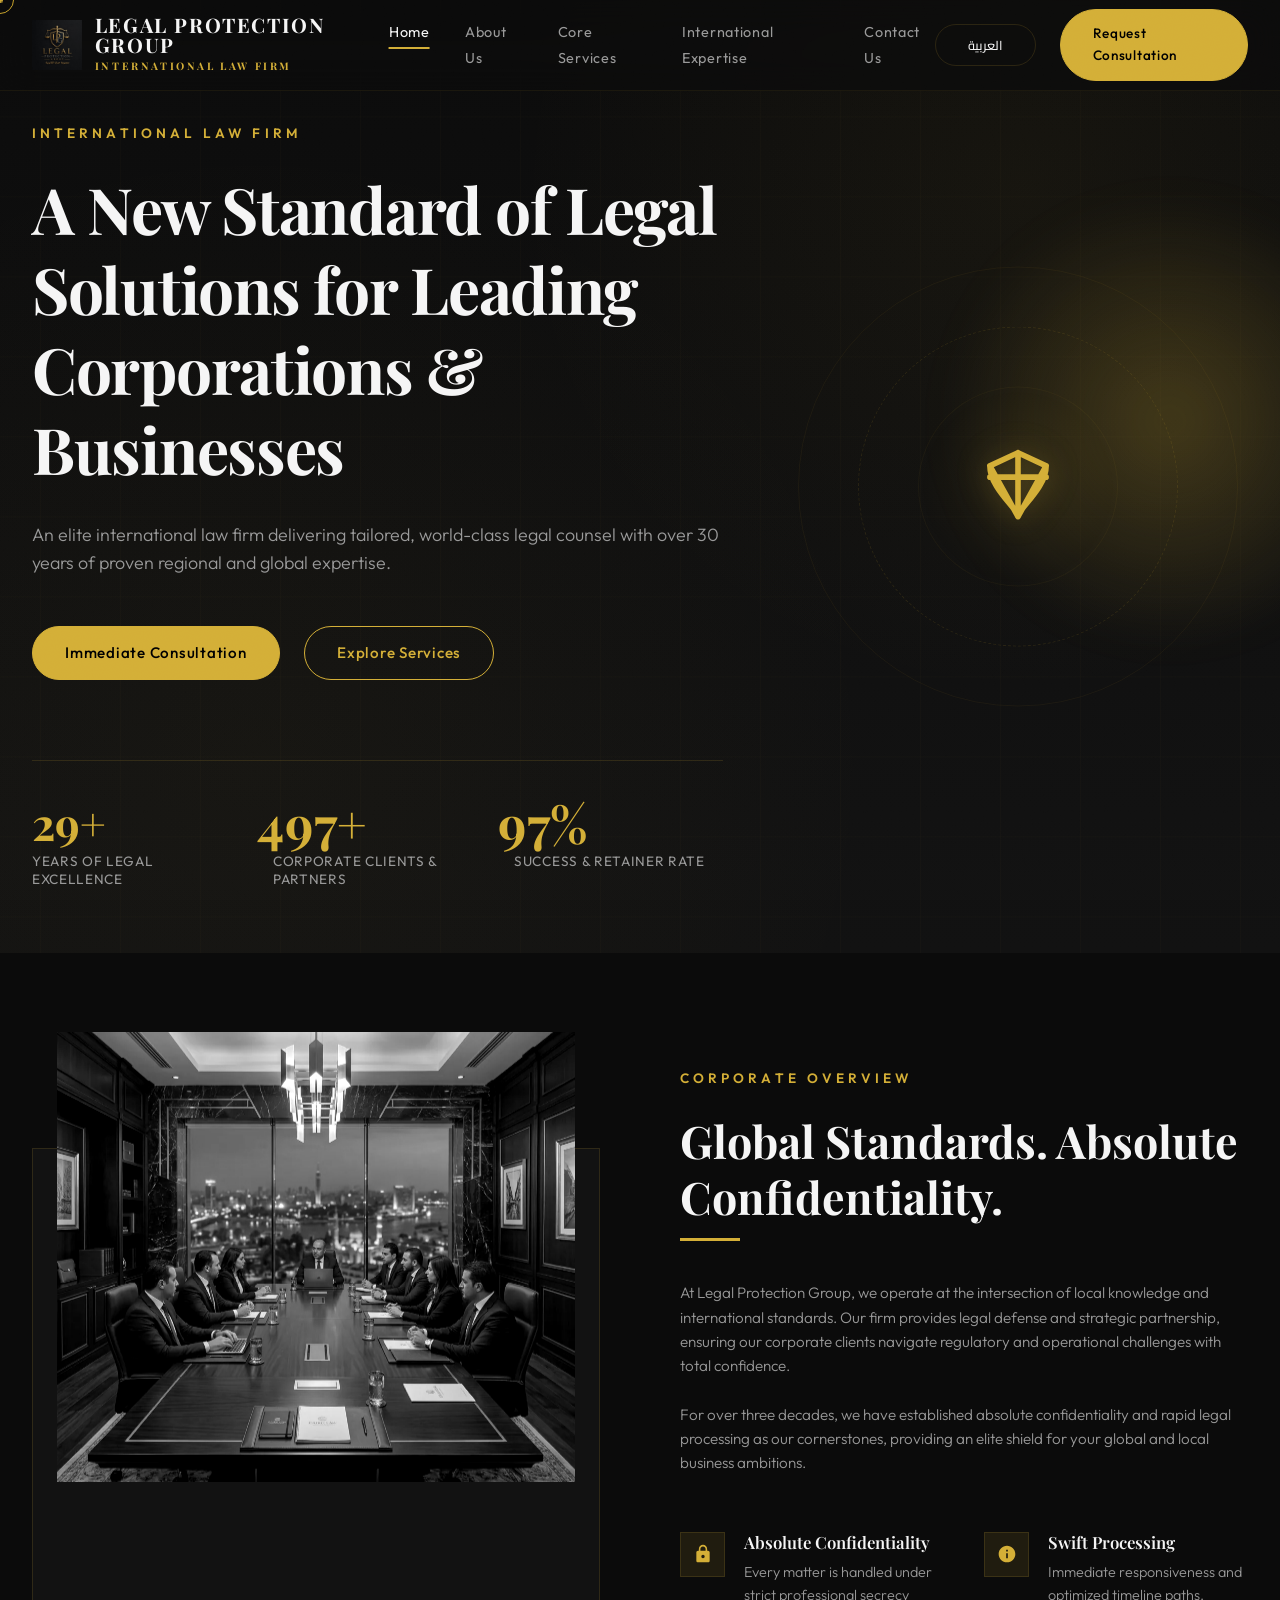
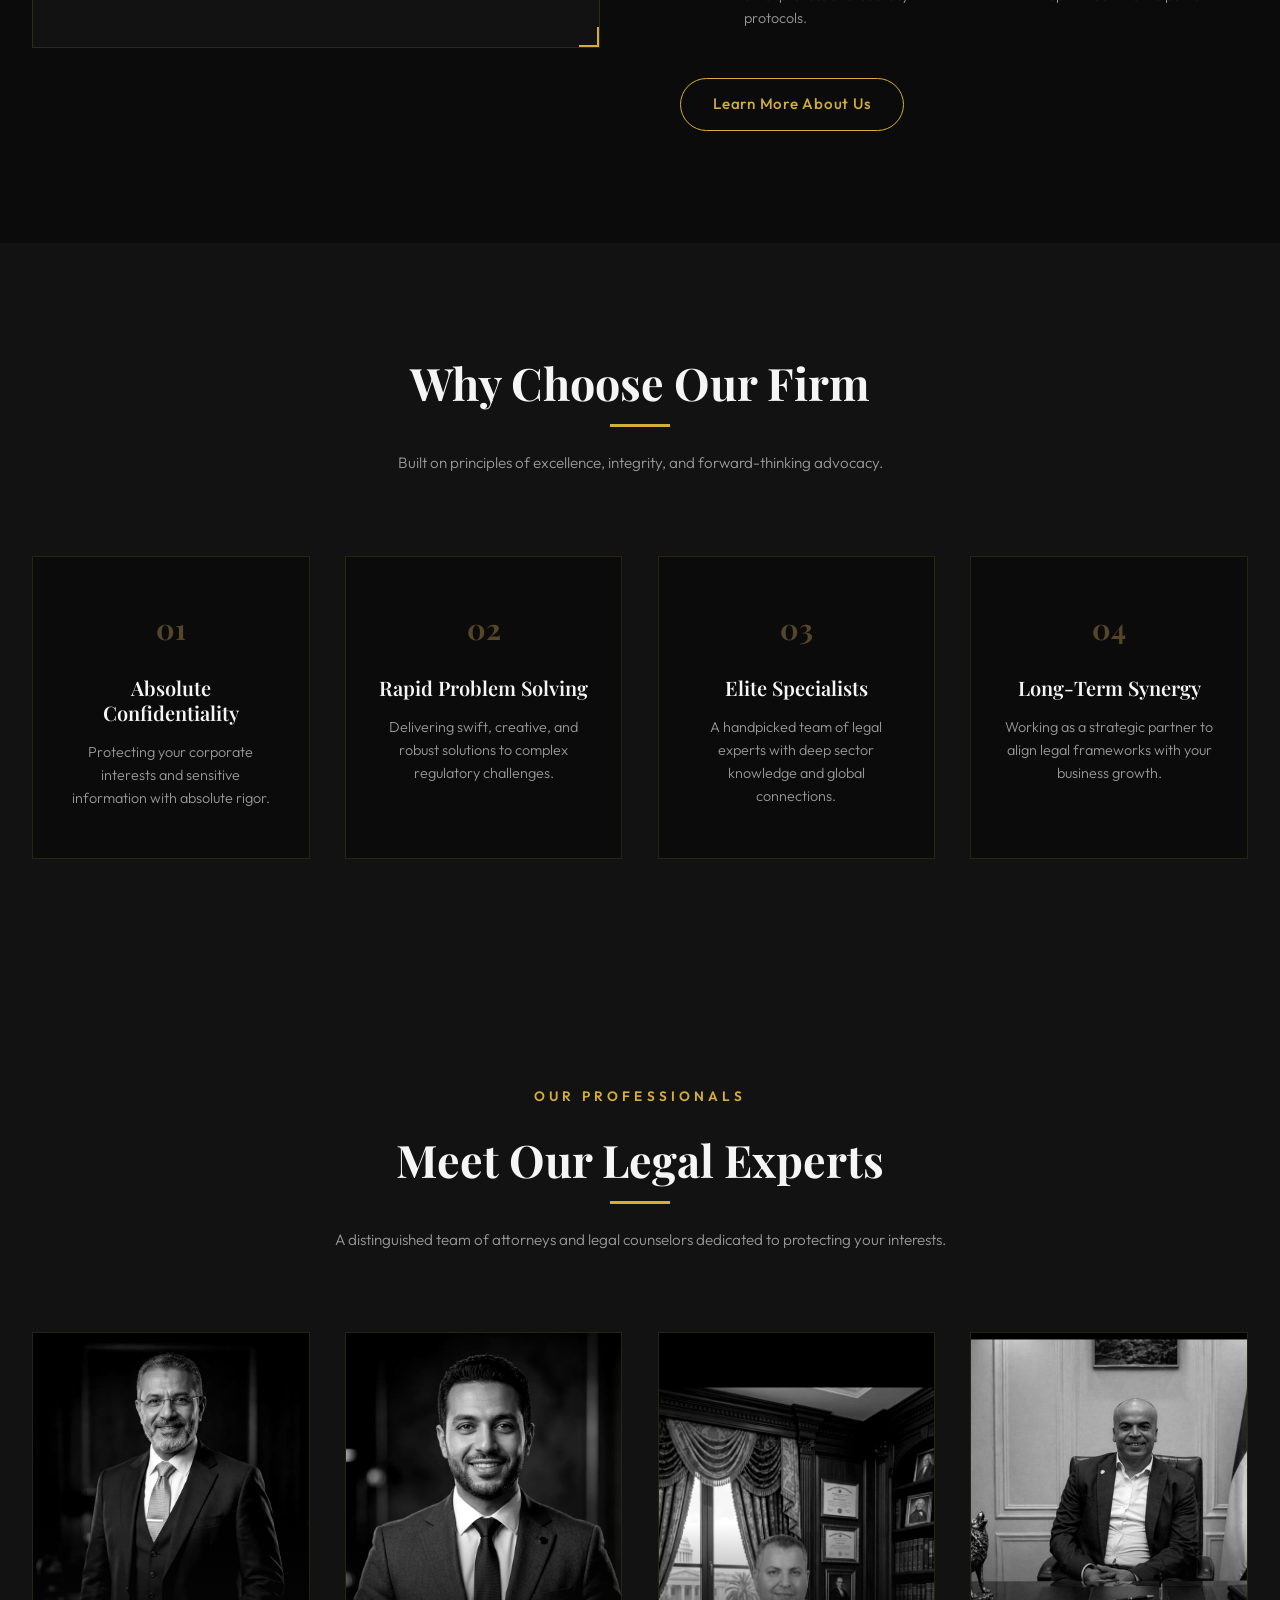
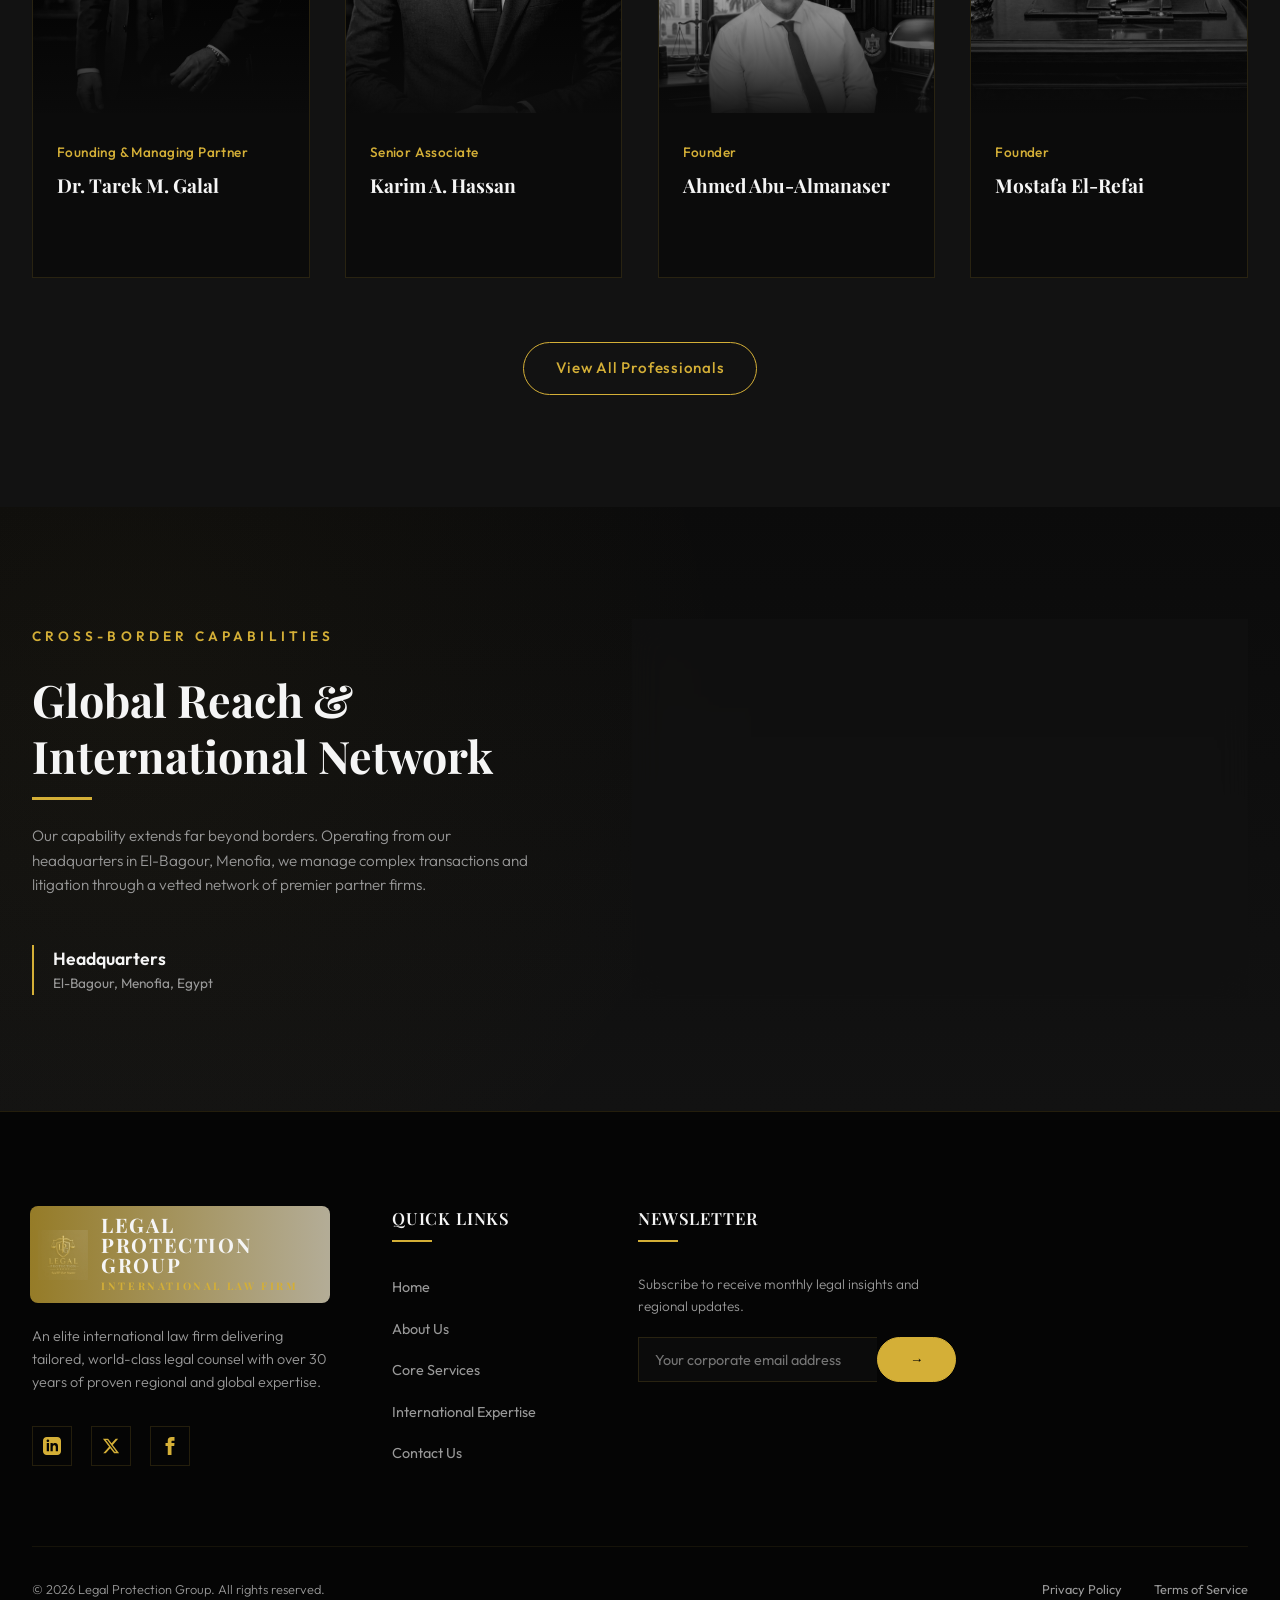
==== commit 6ea31b18: "Replace team card 3 with founder photo — Ahmed Abu-Almanaser" ====
--- a/index.html
+++ b/index.html
@@ -263,11 +263,11 @@
                     <!-- Lawyer 3 -->
                     <div class="team-card reveal">
                         <div class="team-photo">
-                            <img src="img/lawyer3.webp" alt="Eng. Nadia S. Mostafa" width="1024" height="1024" loading="lazy" decoding="async">
+                            <img src="img/lawyer3.webp" alt="Ahmed Abu-Almanaser" width="1024" height="1024" loading="lazy" decoding="async">
                         </div>
                         <div class="team-info">
-                            <span class="team-title" data-i18n="team3_title">Partner — Head of Real Estate</span>
-                            <h3 data-i18n="team3_name">Eng. Nadia S. Mostafa</h3>
+                            <span class="team-title" data-i18n="team3_title">Founder</span>
+                            <h3 data-i18n="team3_name">Ahmed Abu-Almanaser</h3>
                             <p class="team-specialty" data-i18n="team3_specialty"></p>
                             <div class="team-social">
                                 <a href="#" aria-label="LinkedIn">
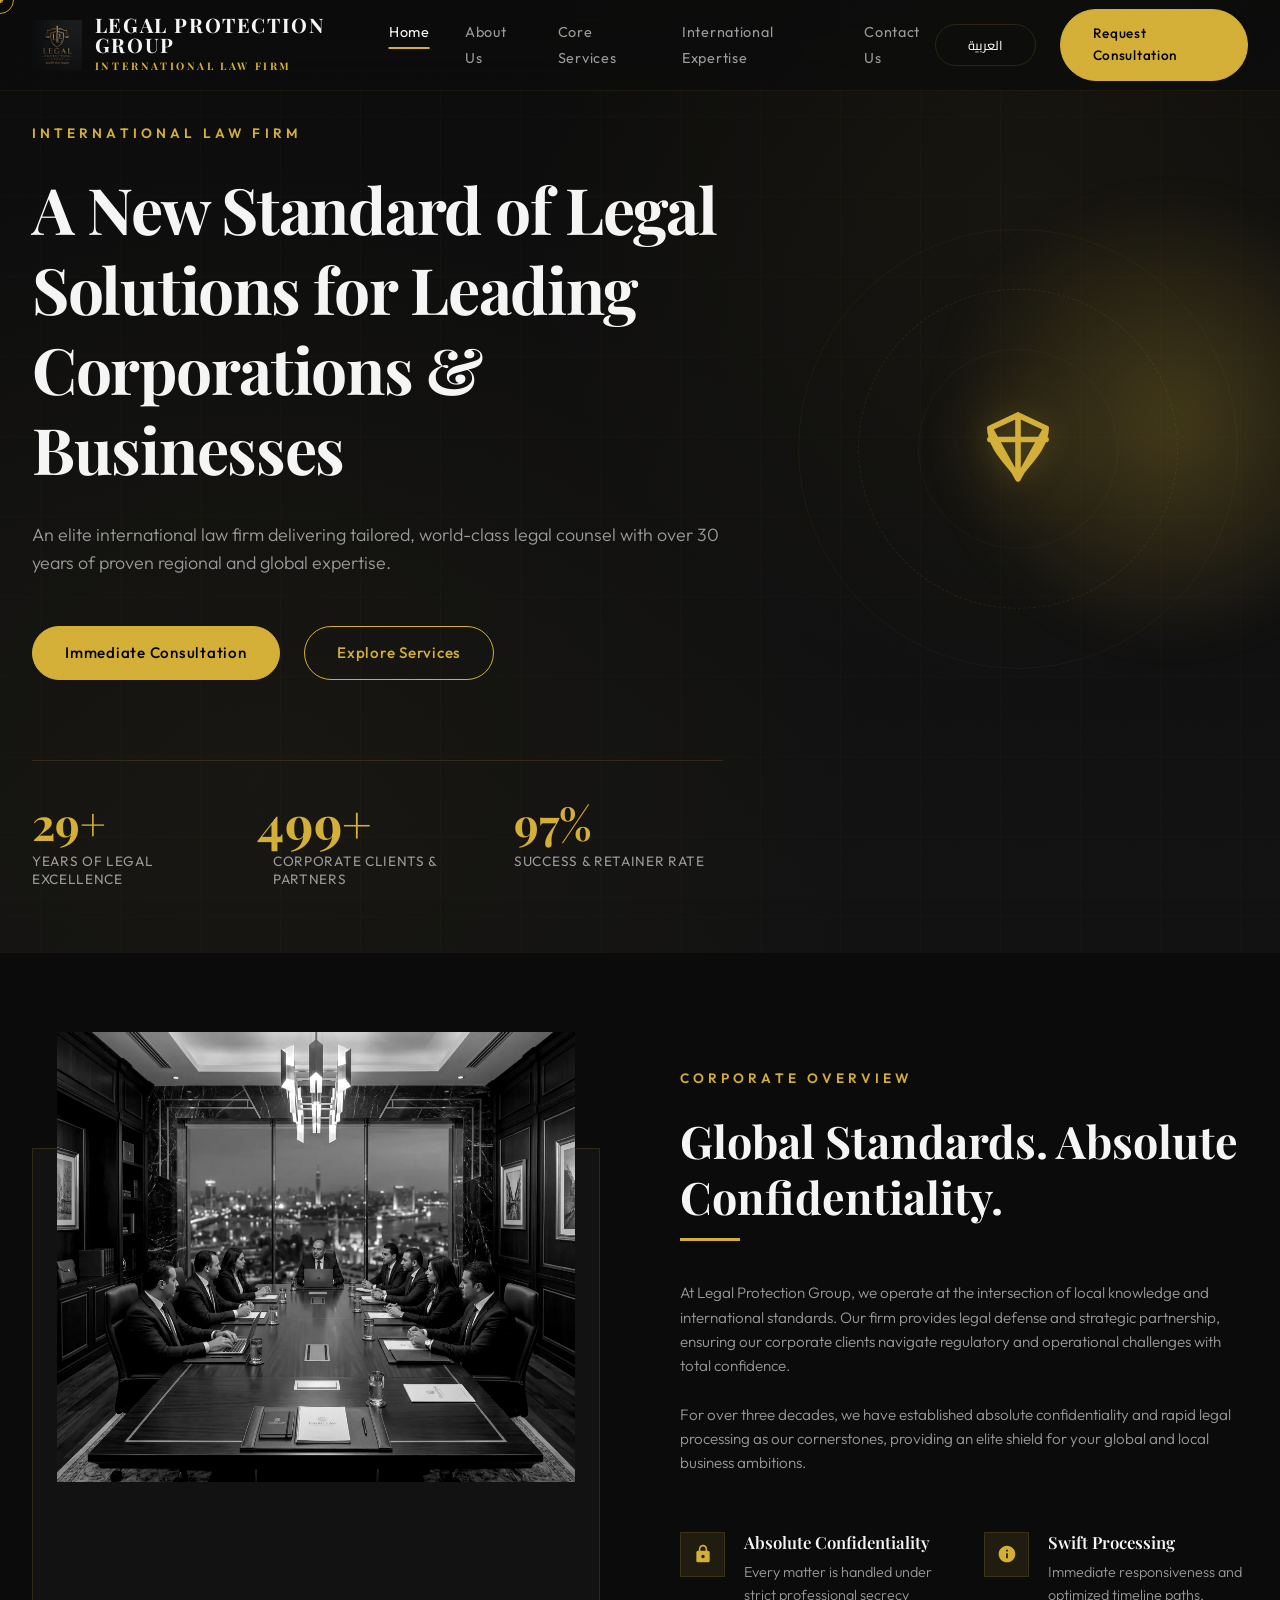
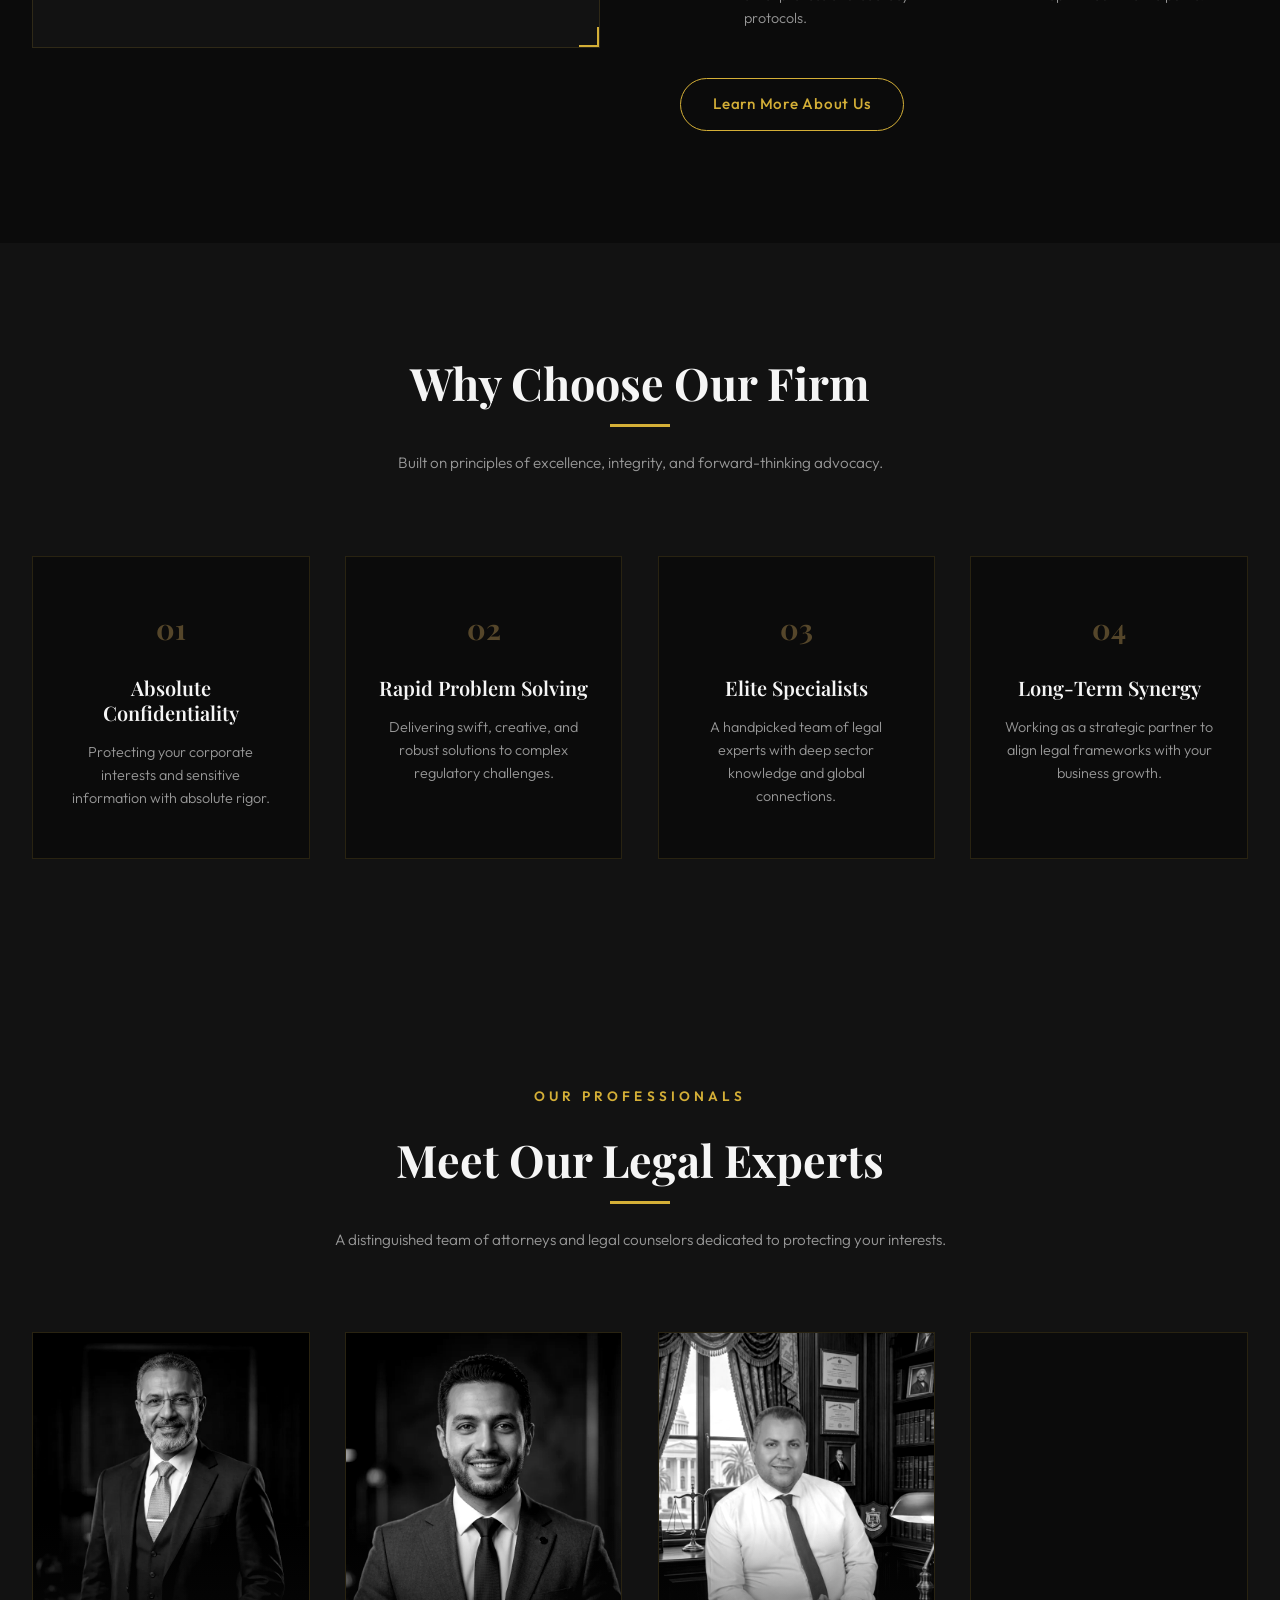
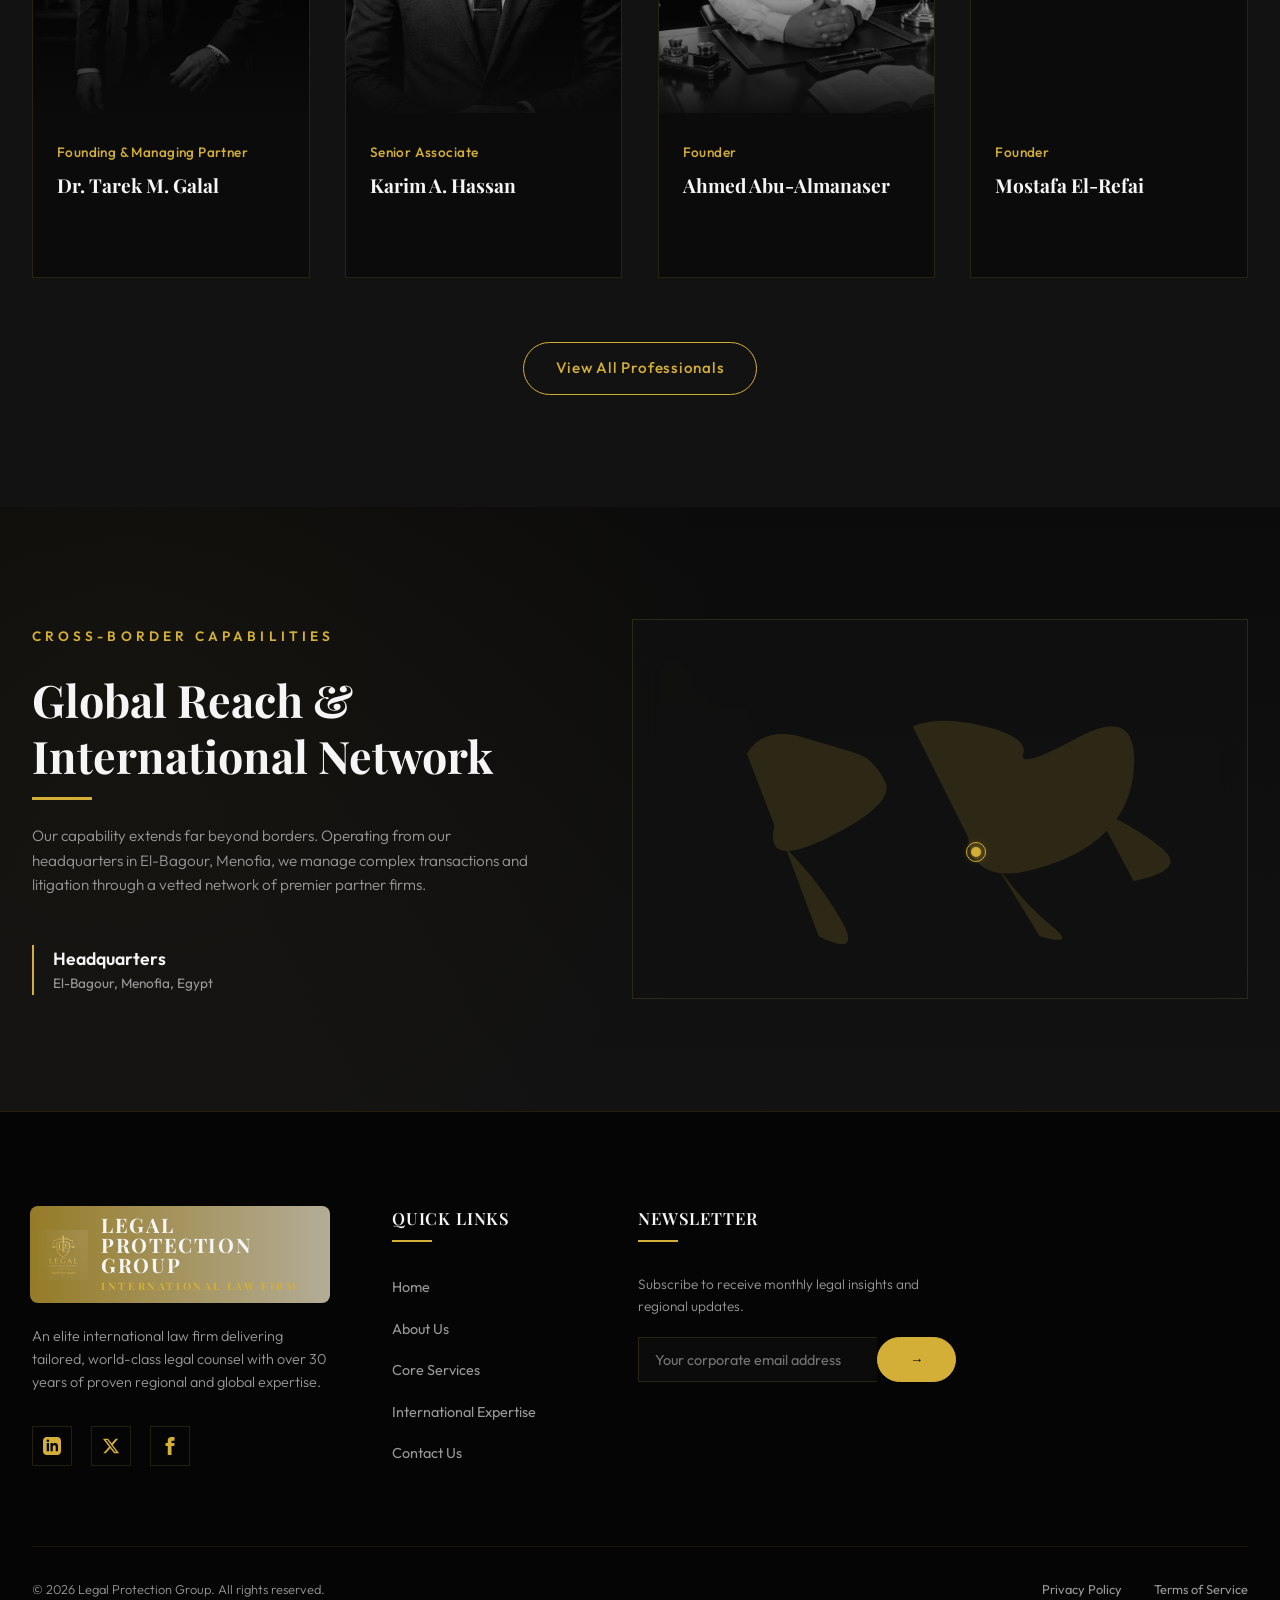
==== commit 3c0a88c6: "Update Facebook link in footer across all pages" ====
--- a/index.html
+++ b/index.html
@@ -365,7 +365,7 @@
                         <a href="https://twitter.com" target="_blank" class="social-btn" aria-label="X (Twitter)">
                             <svg viewBox="0 0 24 24"><path d="M18.244 2.25h3.308l-7.227 8.26 8.502 11.24H16.17l-5.214-6.817L4.99 21.75H1.68l7.73-8.835L1.254 2.25H8.08l4.713 6.231zm-1.161 17.52h1.833L7.084 4.126H5.117z"/></svg>
                         </a>
-                        <a href="https://facebook.com" target="_blank" class="social-btn" aria-label="Facebook">
+                        <a href="https://www.facebook.com/share/1Ba8z8aNr7/" target="_blank" class="social-btn" aria-label="Facebook">
                             <svg viewBox="0 0 24 24"><path d="M9 8h-3v4h3v12h5v-12h3.642l.358-4h-4v-1.667c0-.955.192-1.333 1.115-1.333h2.885v-5h-3.808c-3.596 0-5.192 1.583-5.192 4.615v3.385z"/></svg>
                         </a>
                     </div>
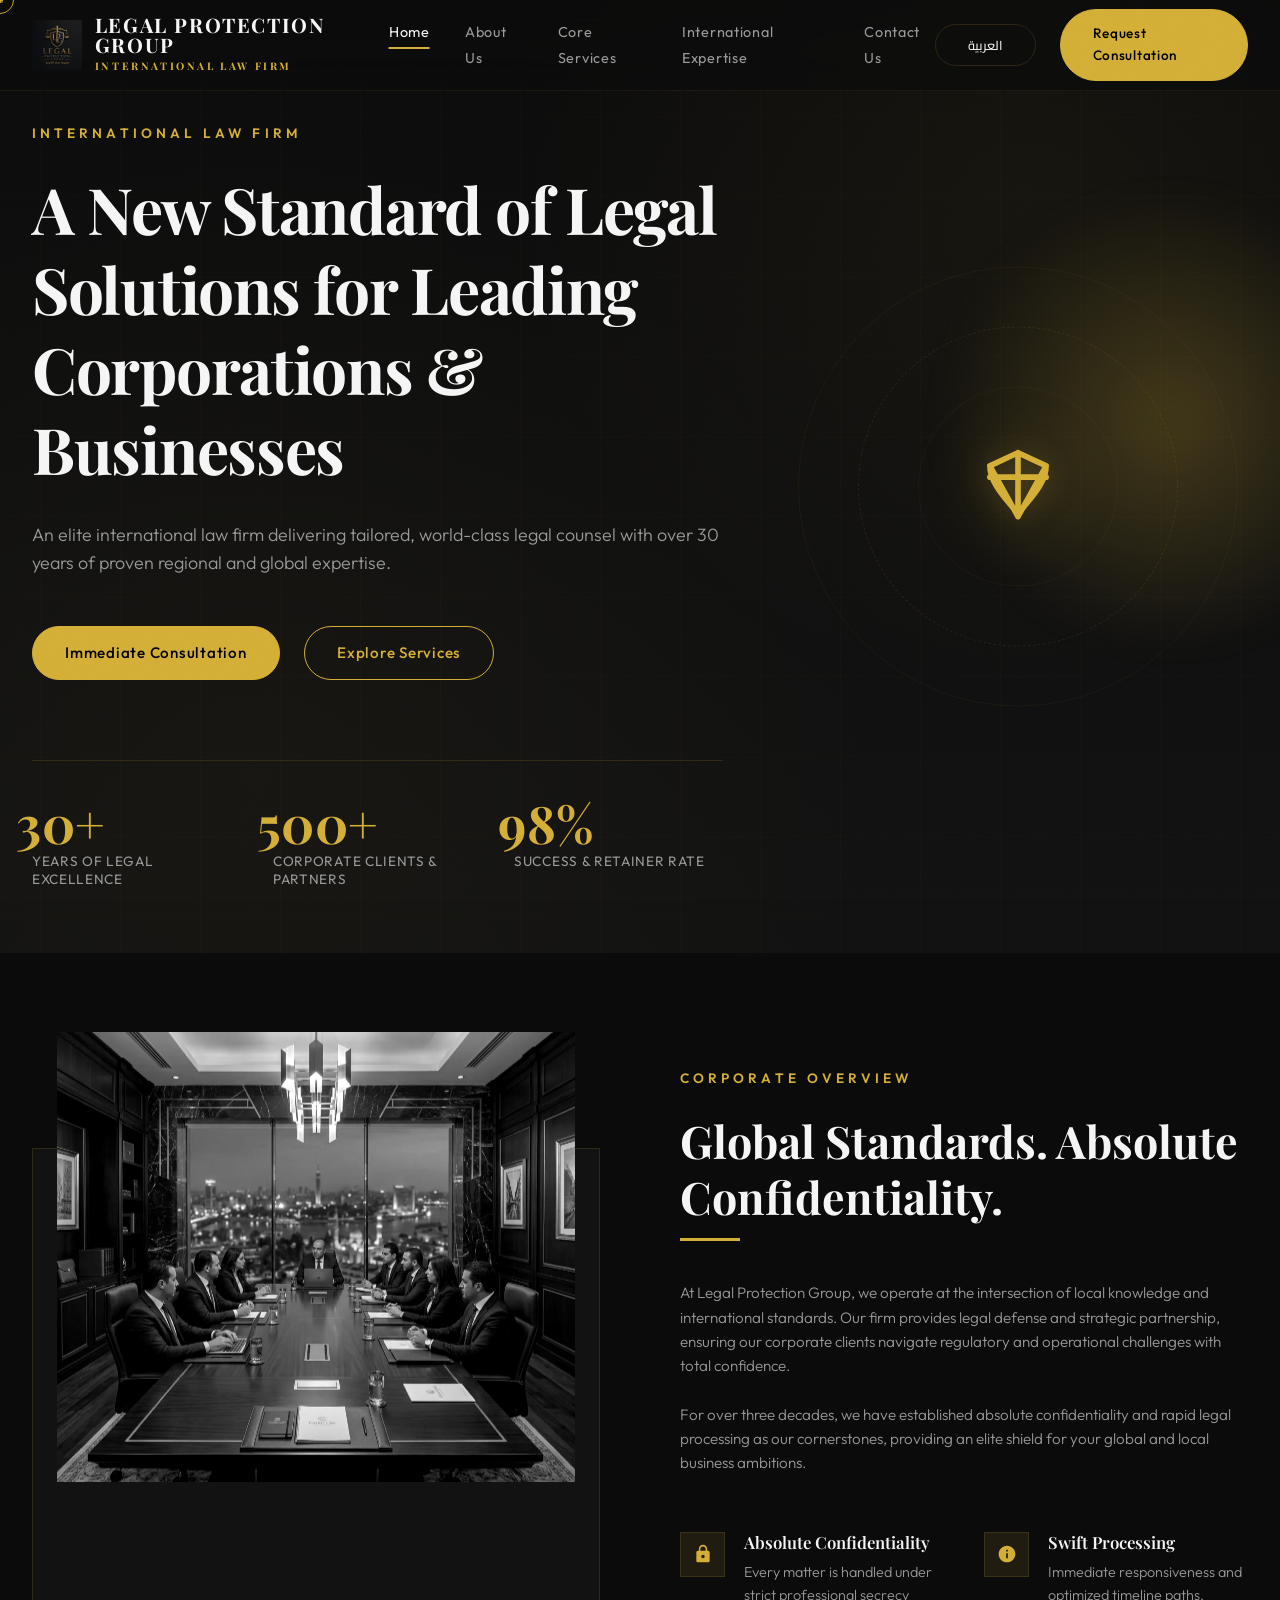
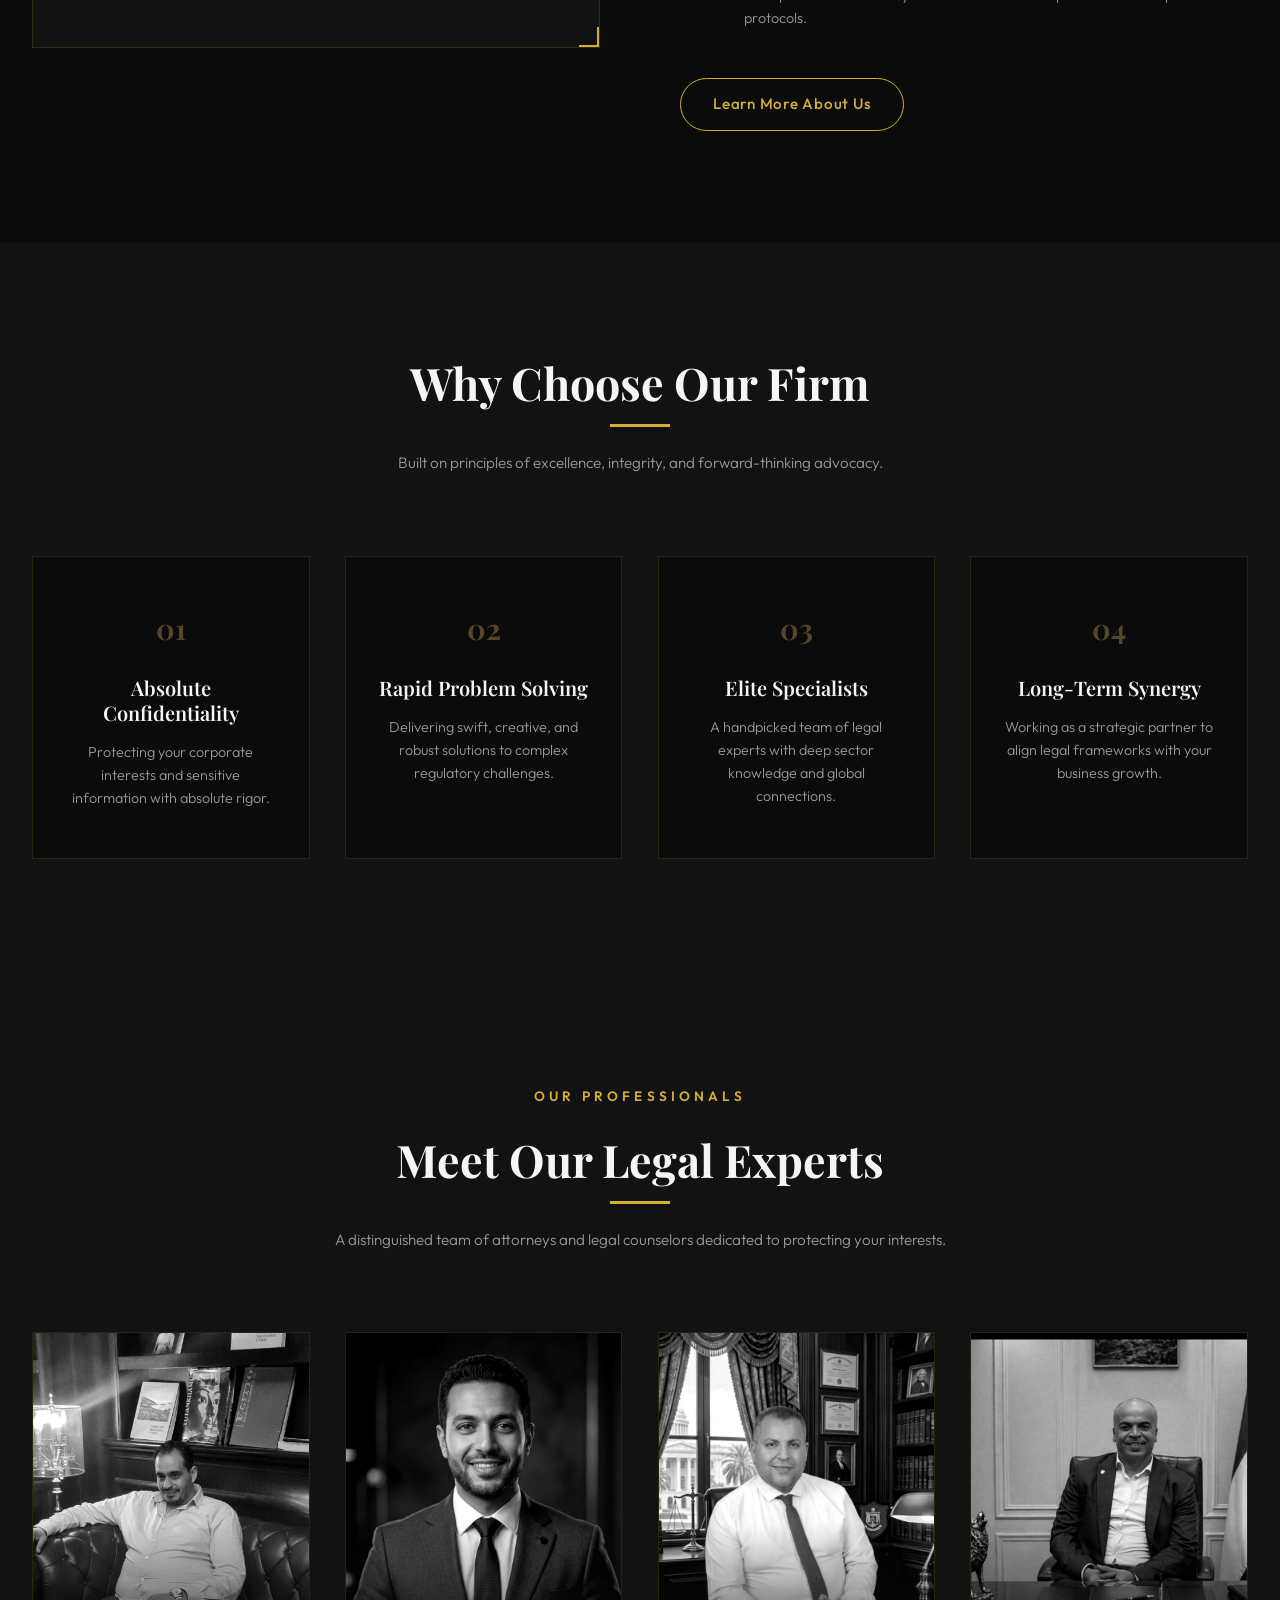
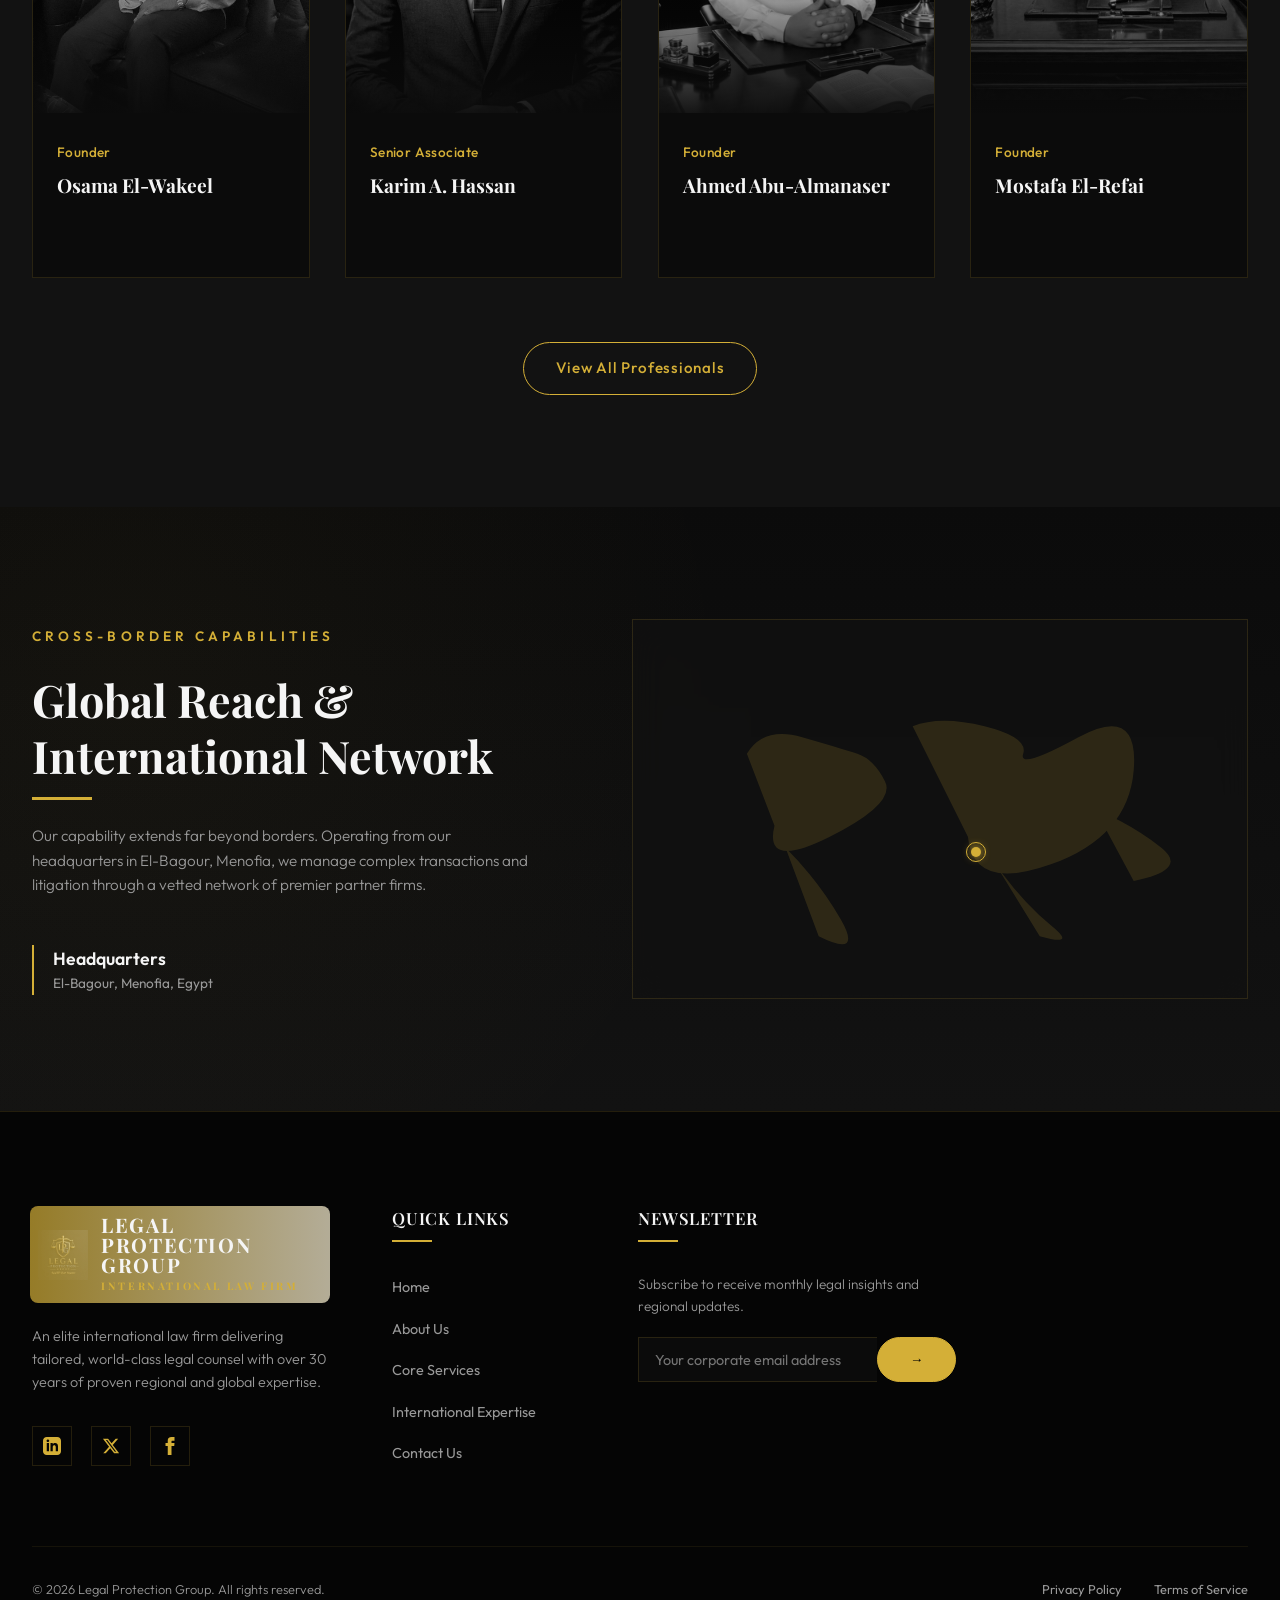
==== commit c1cee4e6: "Replace team card 1 with founder photo — Osama El-Wakeel" ====
--- a/index.html
+++ b/index.html
@@ -221,11 +221,11 @@
                     <!-- Lawyer 1 -->
                     <div class="team-card reveal">
                         <div class="team-photo">
-                            <img src="img/lawyer1.webp" alt="Dr. Tarek M. Galal" width="1024" height="1024" loading="lazy" decoding="async">
+                            <img src="img/lawyer1.webp" alt="Osama El-Wakeel" width="1024" height="1024" loading="lazy" decoding="async">
                         </div>
                         <div class="team-info">
-                            <span class="team-title" data-i18n="team1_title">Founding & Managing Partner</span>
-                            <h3 data-i18n="team1_name">Dr. Tarek M. Galal</h3>
+                            <span class="team-title" data-i18n="team1_title">Founder</span>
+                            <h3 data-i18n="team1_name">Osama El-Wakeel</h3>
                             <p class="team-specialty" data-i18n="team1_specialty"></p>
                             <div class="team-social">
                                 <a href="#" aria-label="LinkedIn">
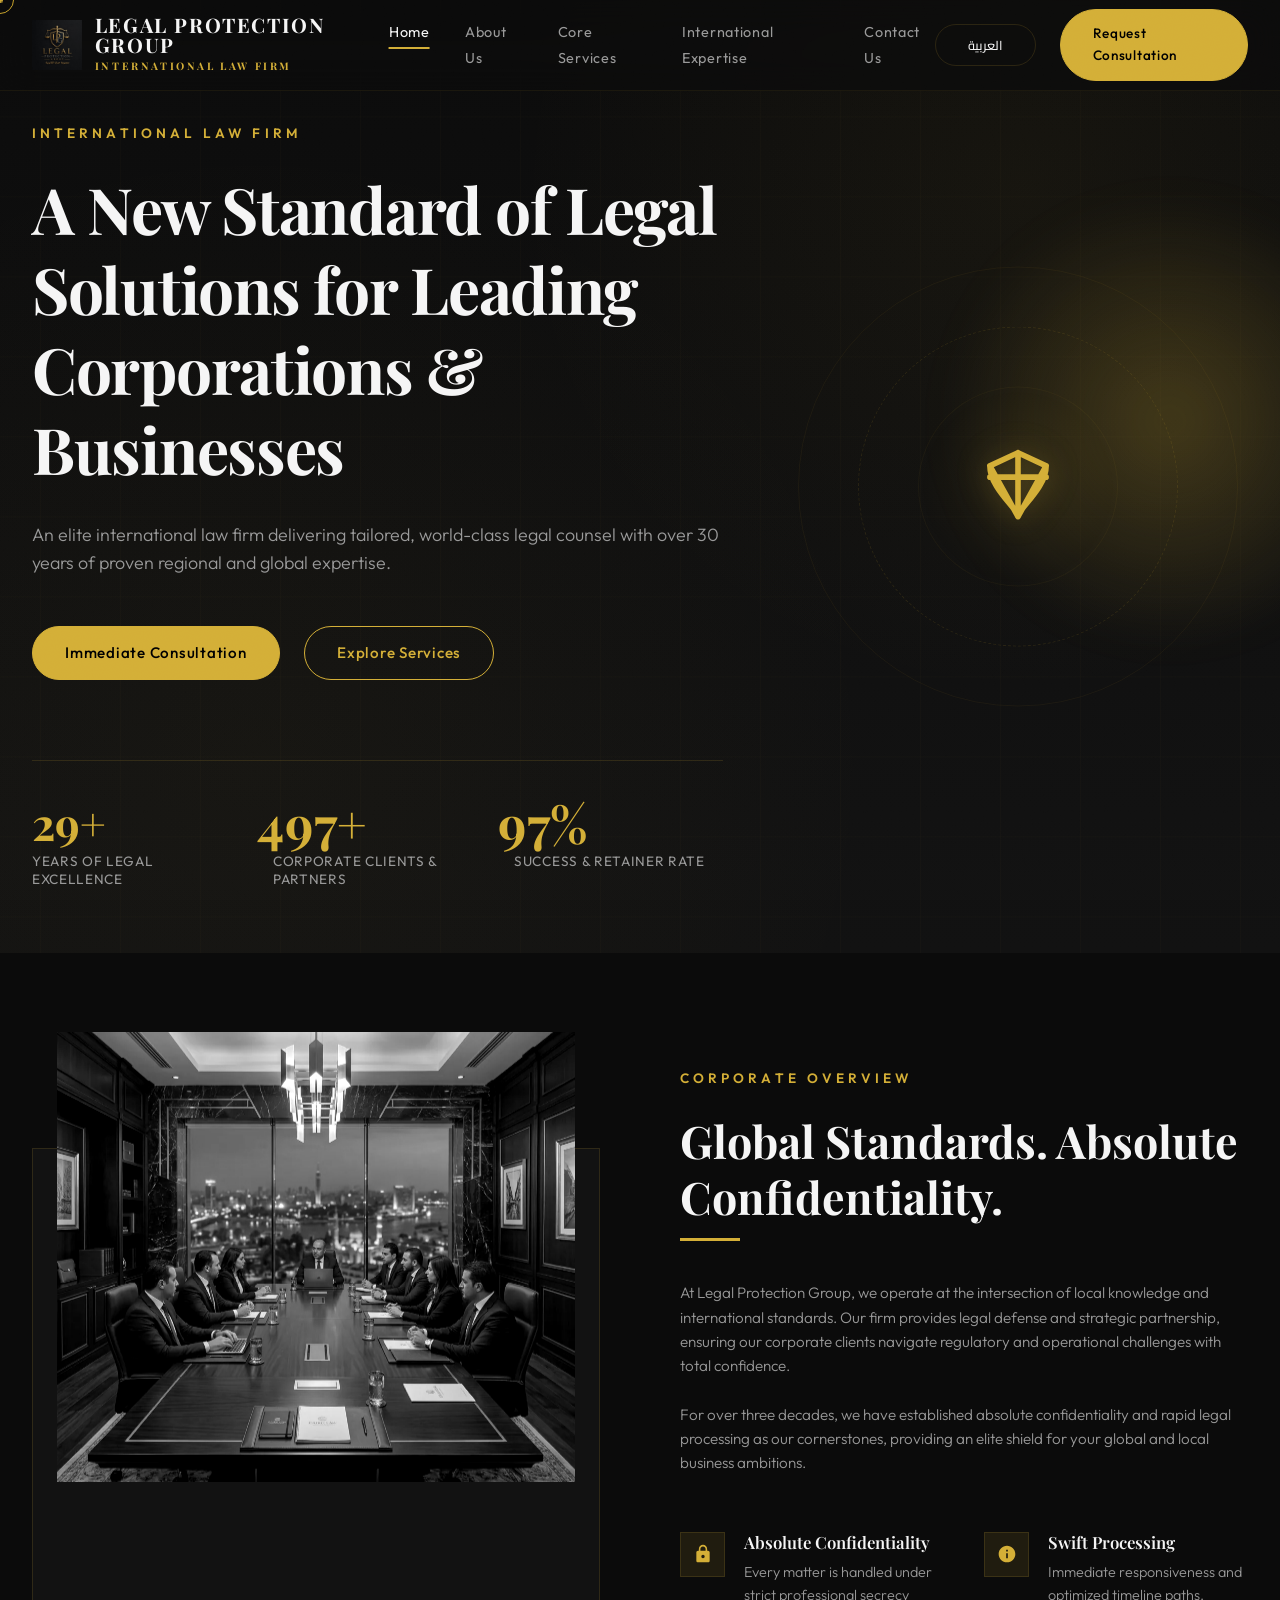
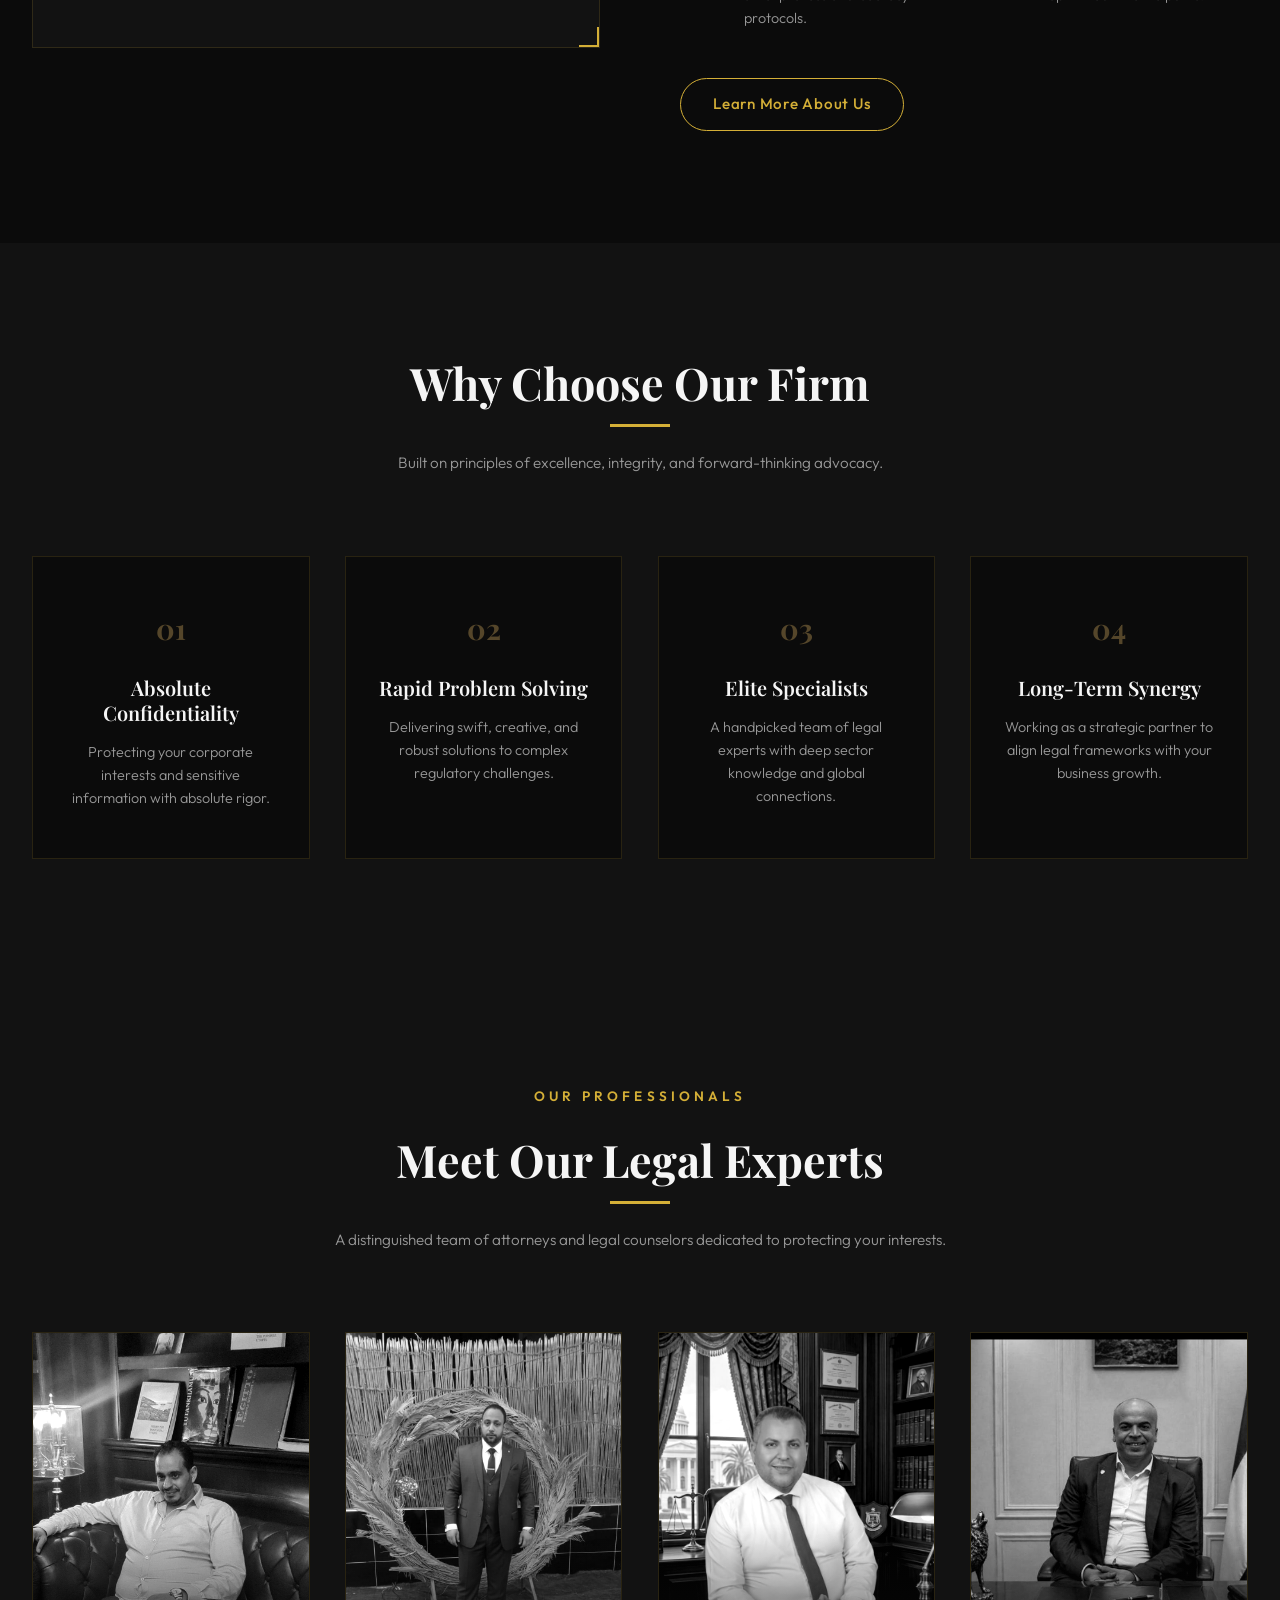
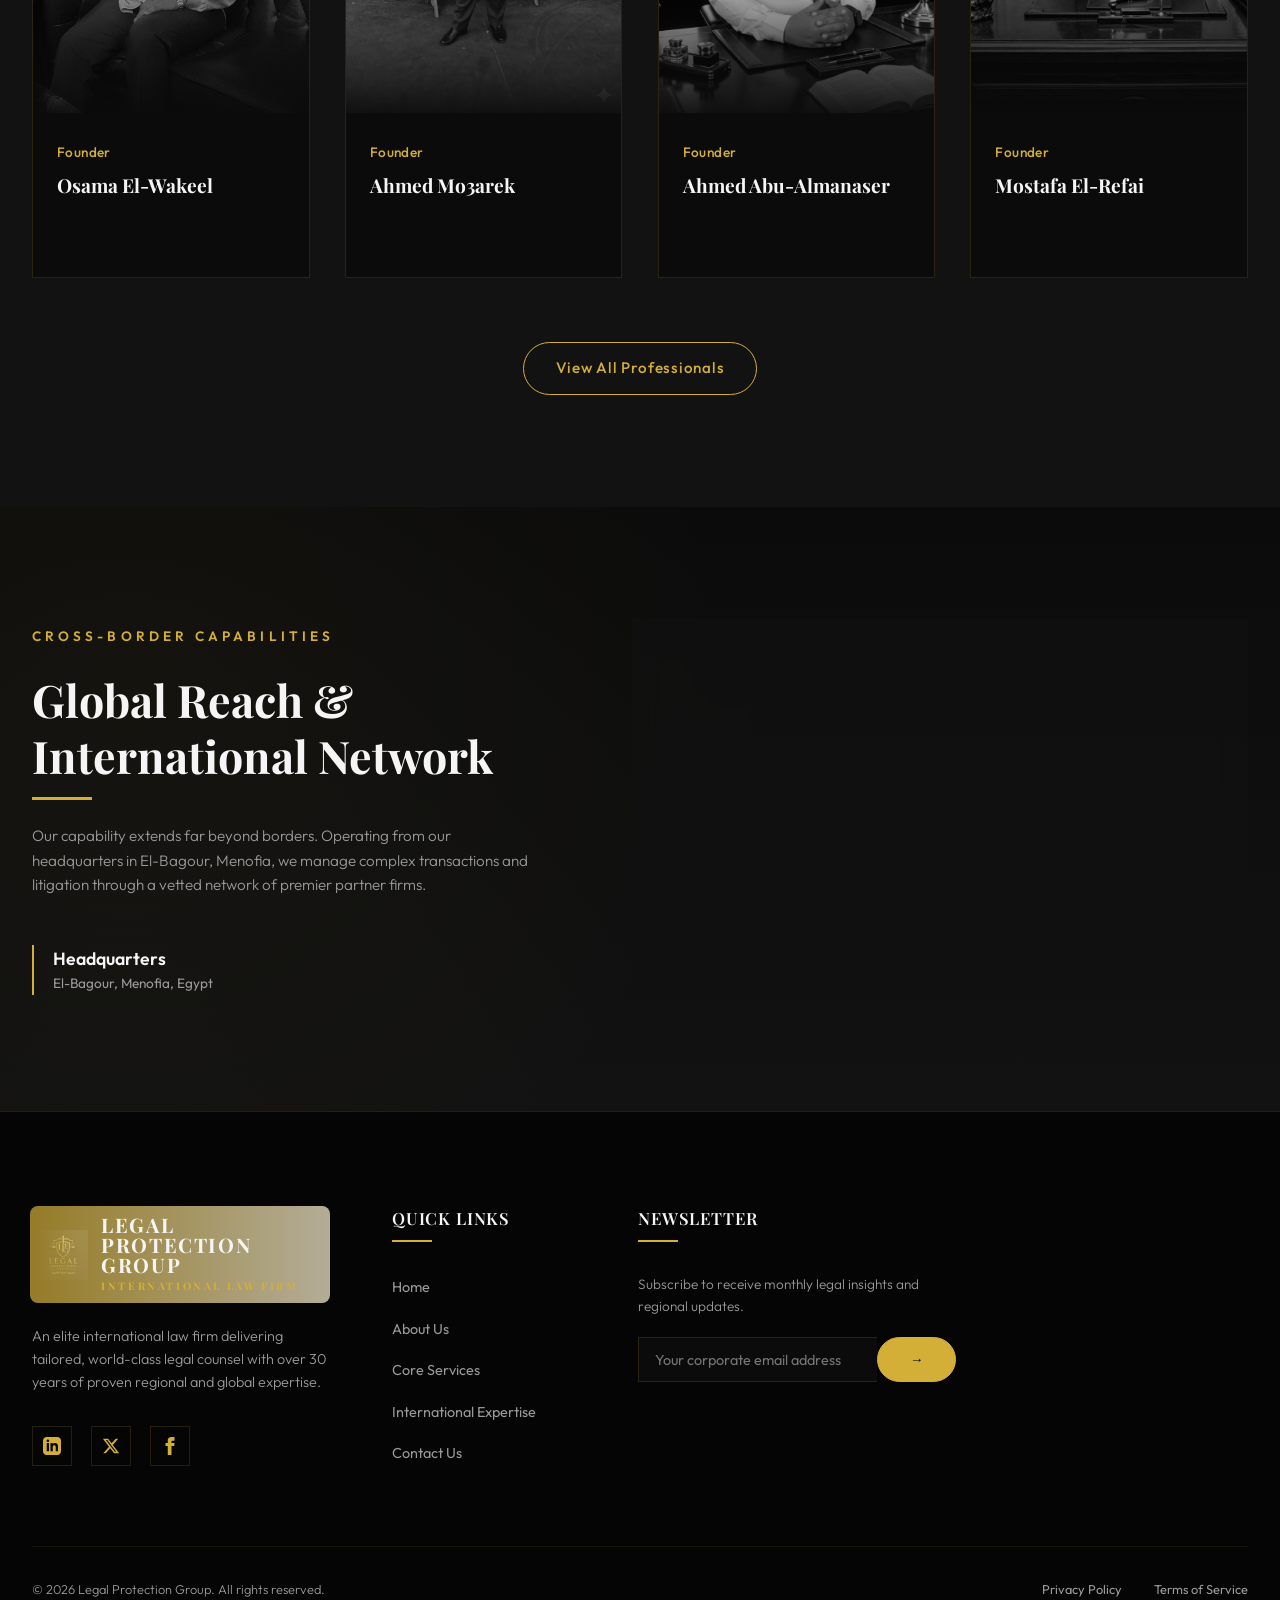
==== commit 9d02c2e5: "Replace team card 2 with founder photo — Ahmed Mo3arek" ====
--- a/index.html
+++ b/index.html
@@ -242,11 +242,11 @@
                     <!-- Lawyer 2 -->
                     <div class="team-card reveal">
                         <div class="team-photo">
-                            <img src="img/lawyer2.webp" alt="Karim A. Hassan" width="1024" height="1024" loading="lazy" decoding="async">
+                            <img src="img/lawyer2.webp" alt="Ahmed Mo3arek" width="1024" height="1024" loading="lazy" decoding="async">
                         </div>
                         <div class="team-info">
-                            <span class="team-title" data-i18n="team2_title">Senior Associate</span>
-                            <h3 data-i18n="team2_name">Karim A. Hassan</h3>
+                            <span class="team-title" data-i18n="team2_title">Founder</span>
+                            <h3 data-i18n="team2_name">Ahmed Mo3arek</h3>
                             <p class="team-specialty" data-i18n="team2_specialty"></p>
                             <div class="team-social">
                                 <a href="#" aria-label="LinkedIn">
